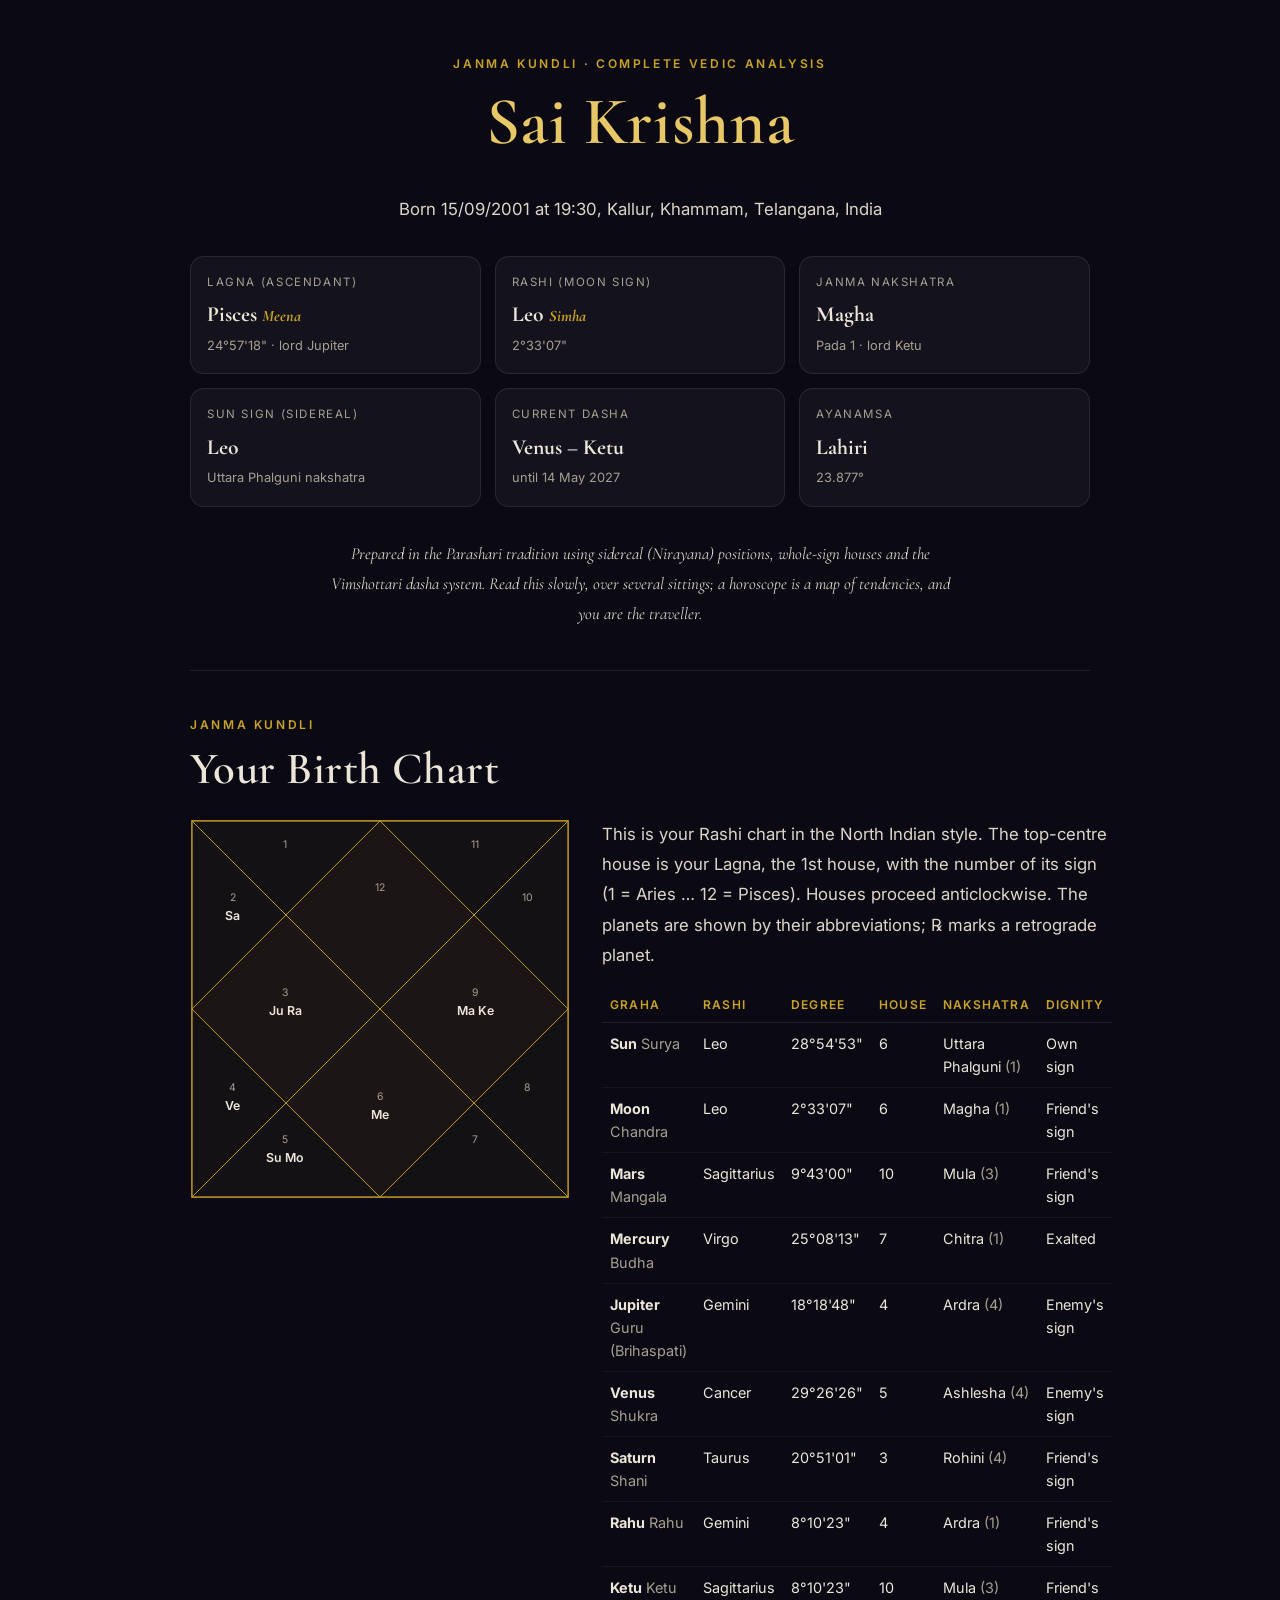
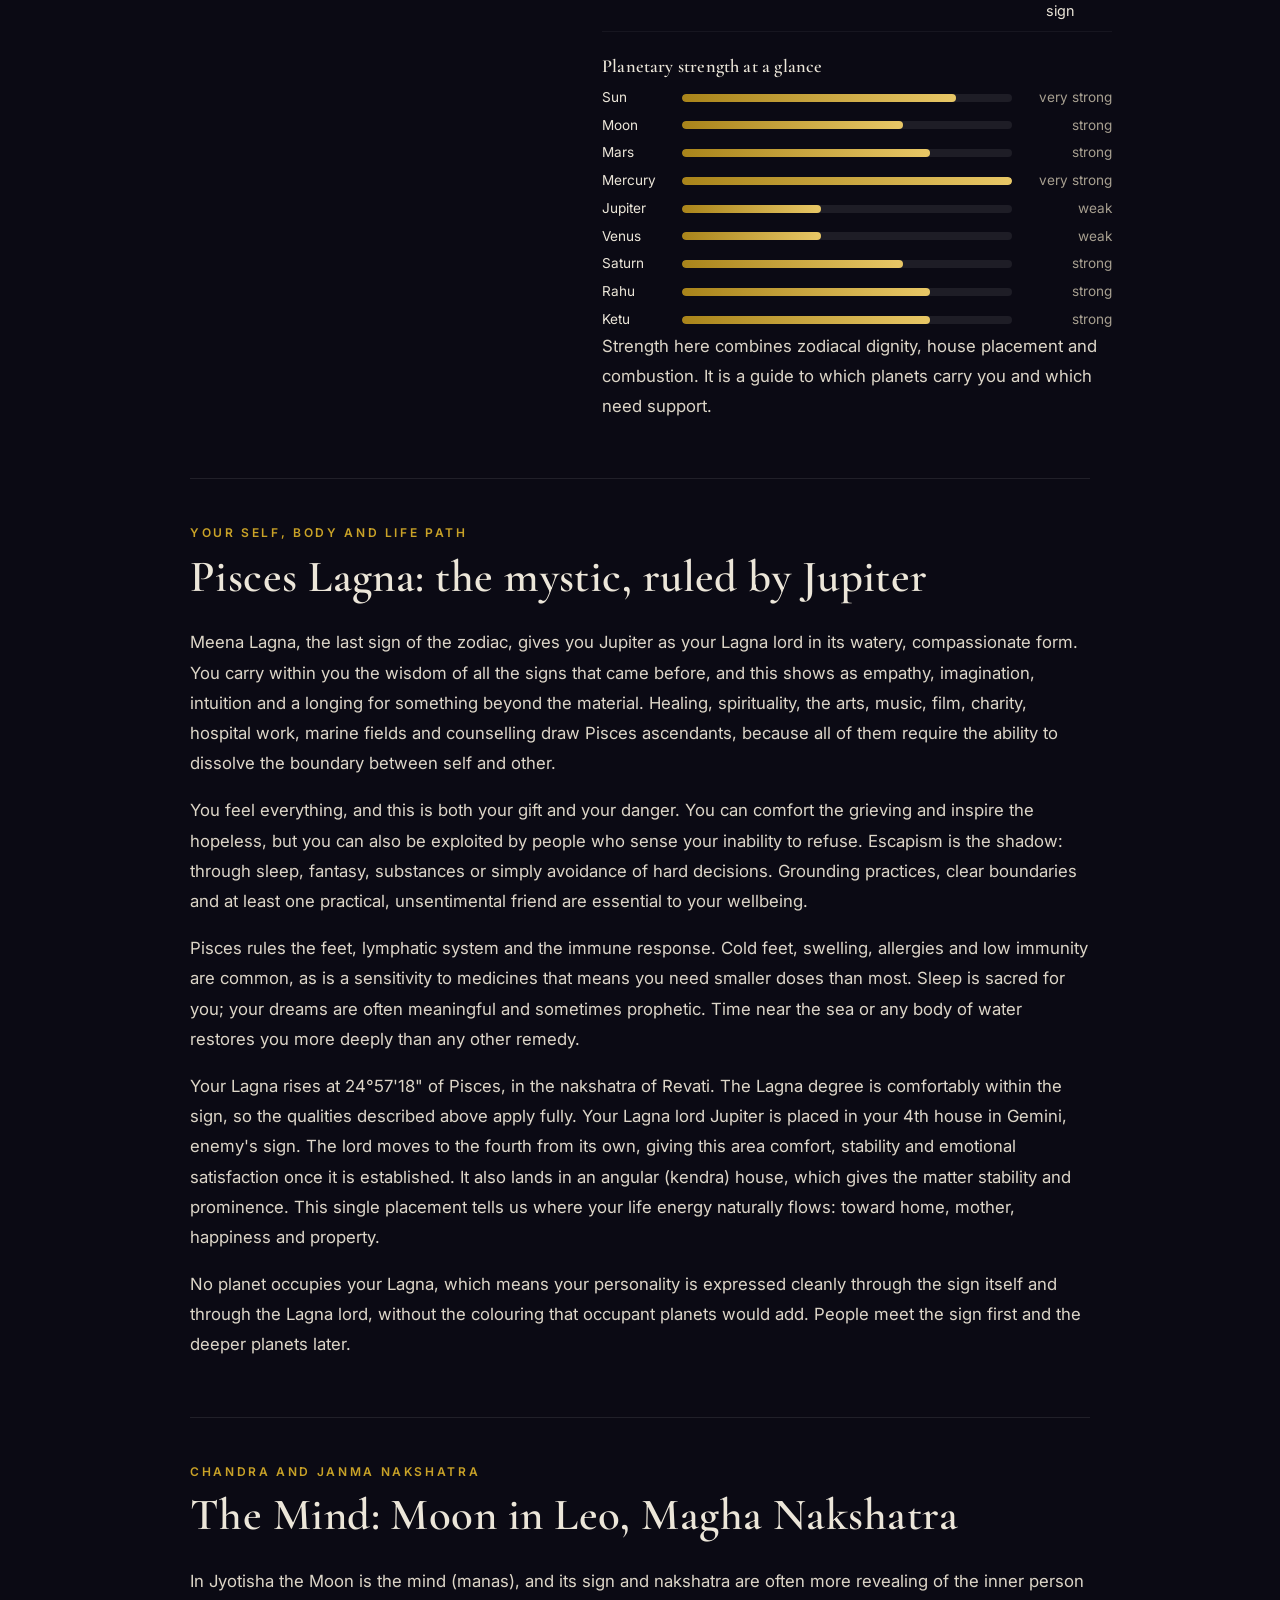
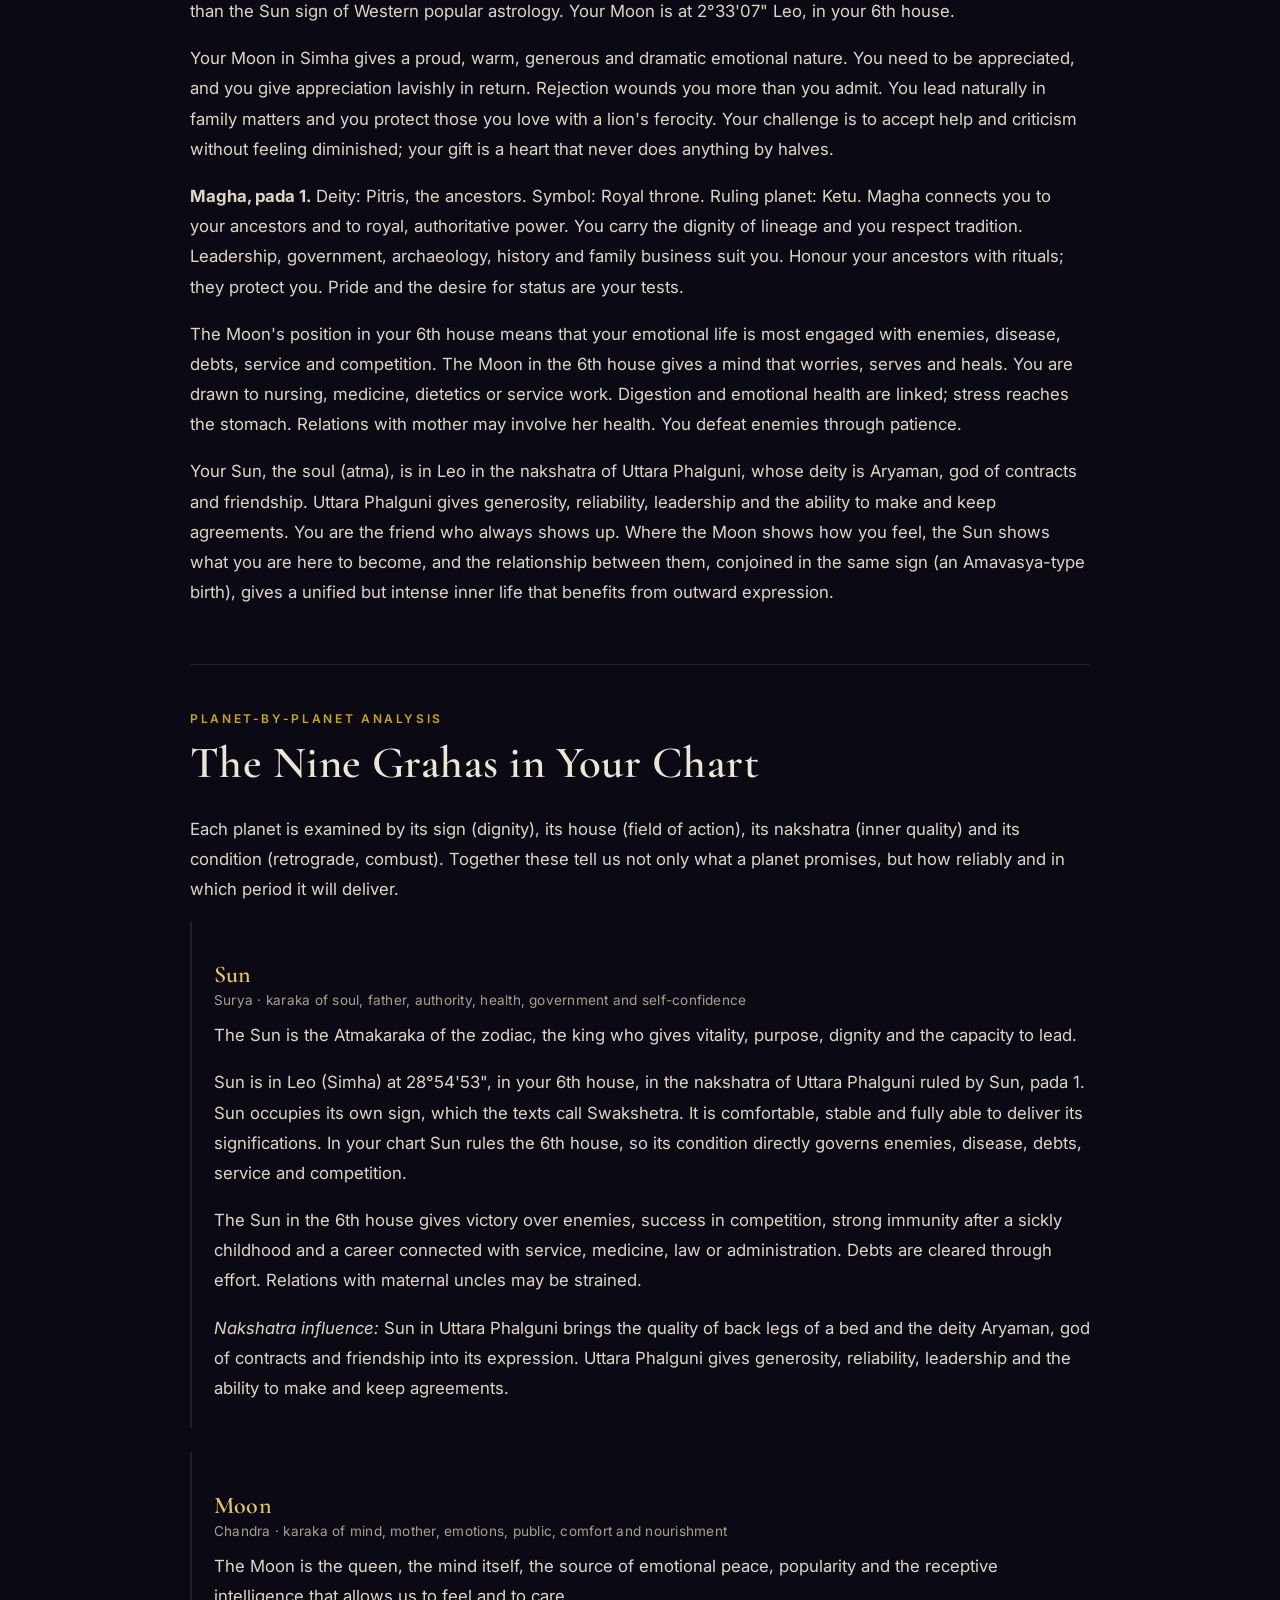
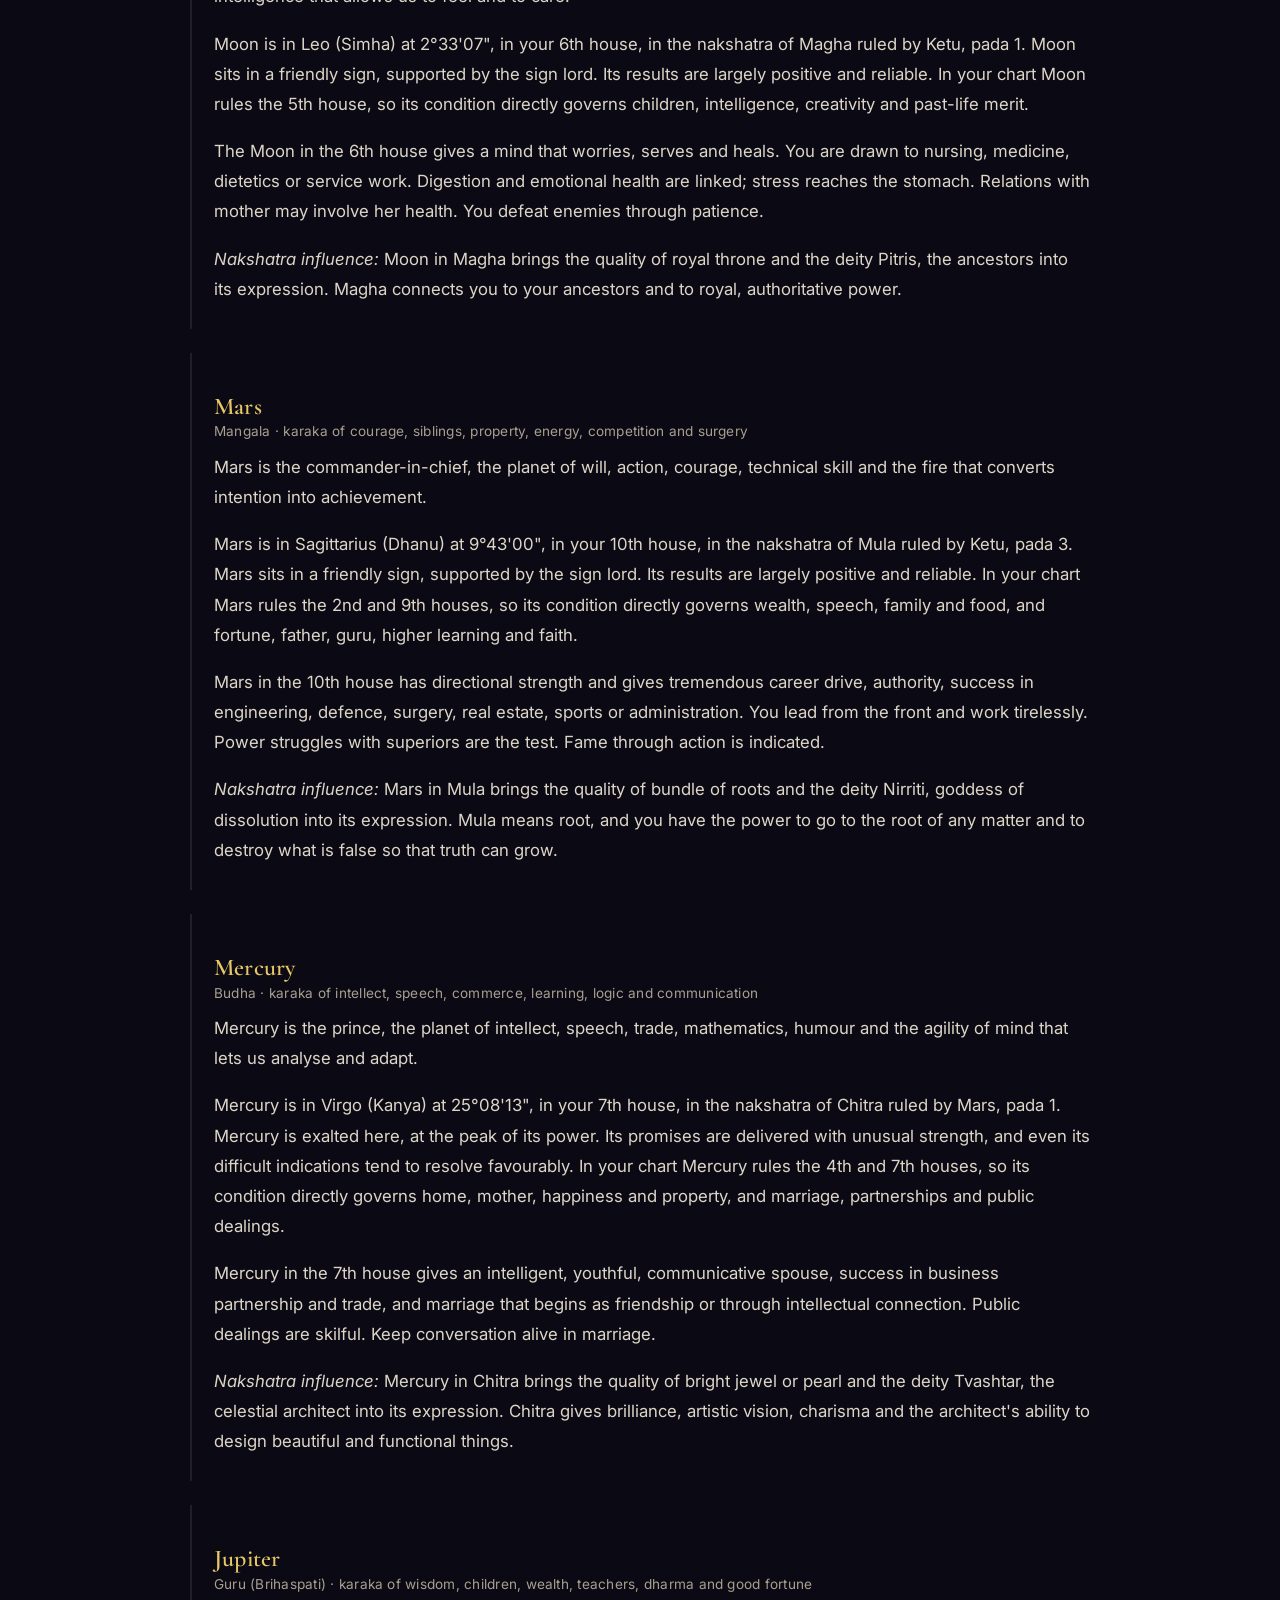
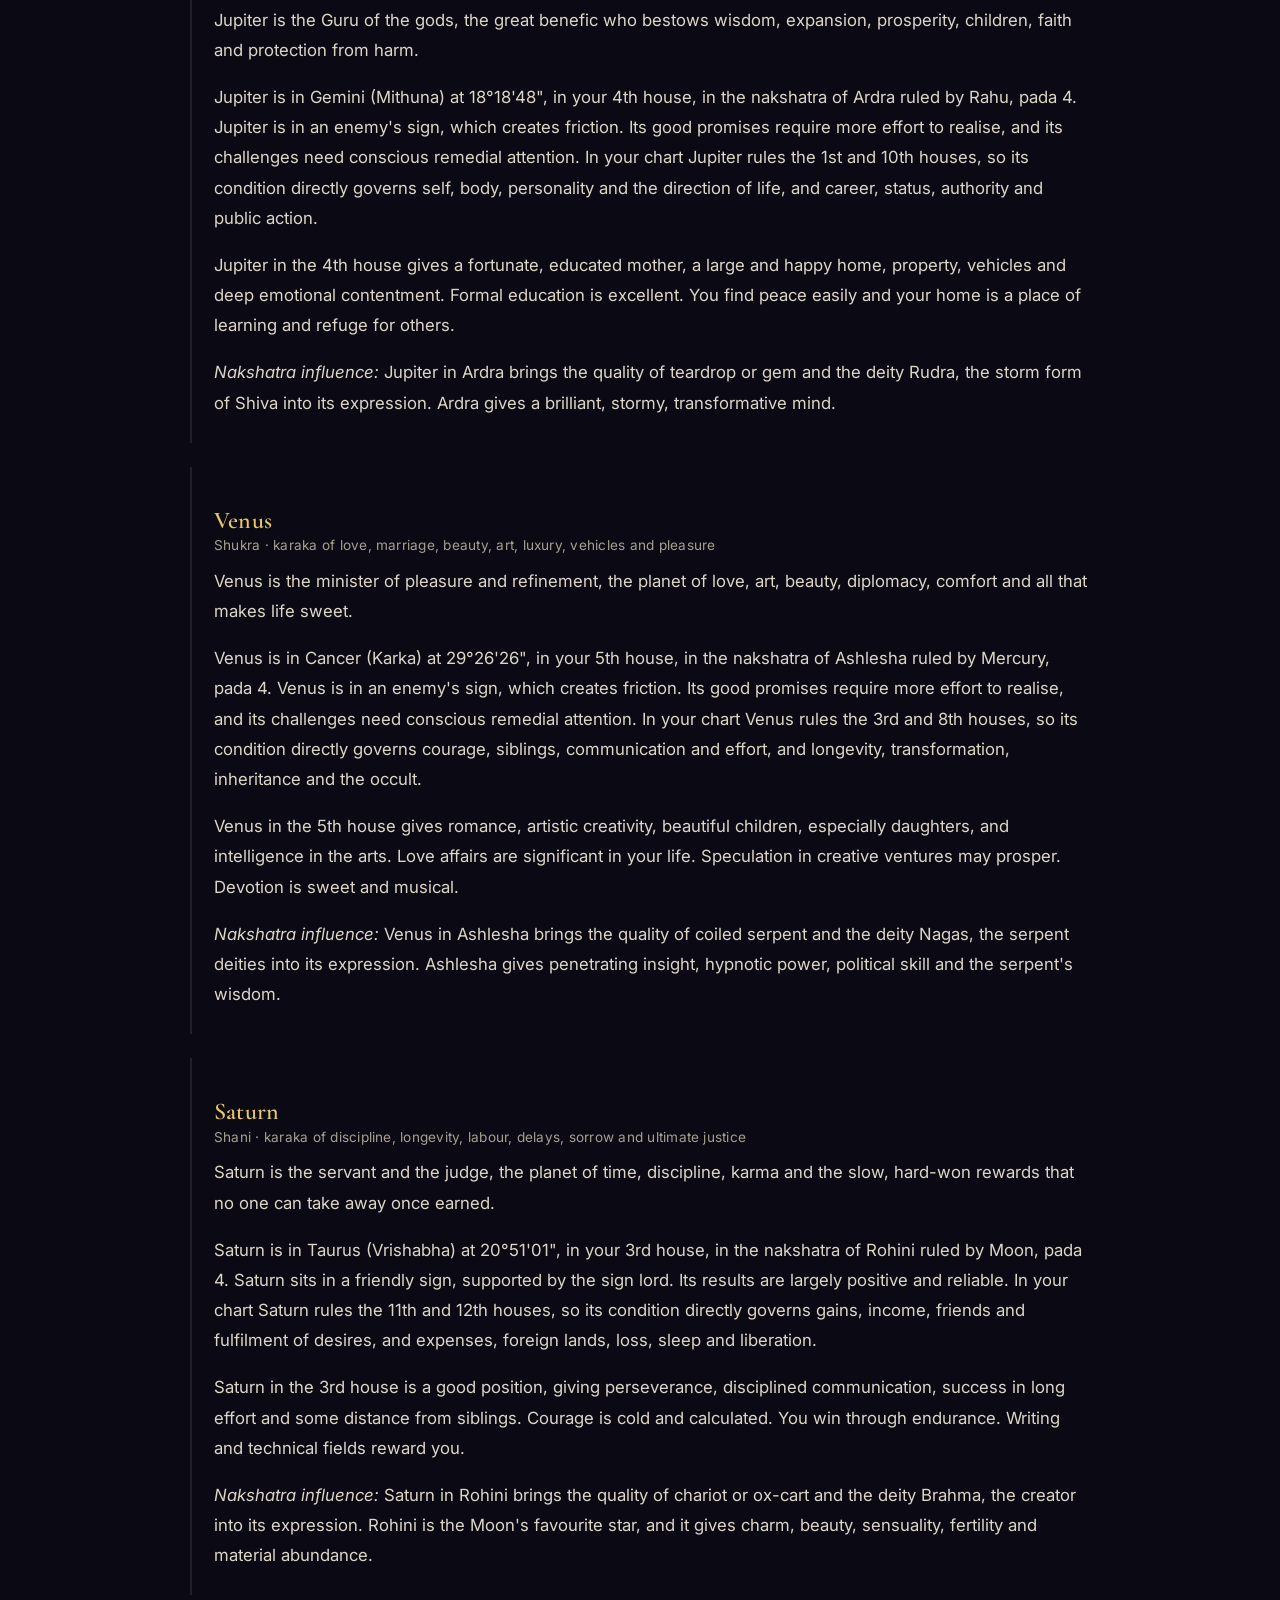
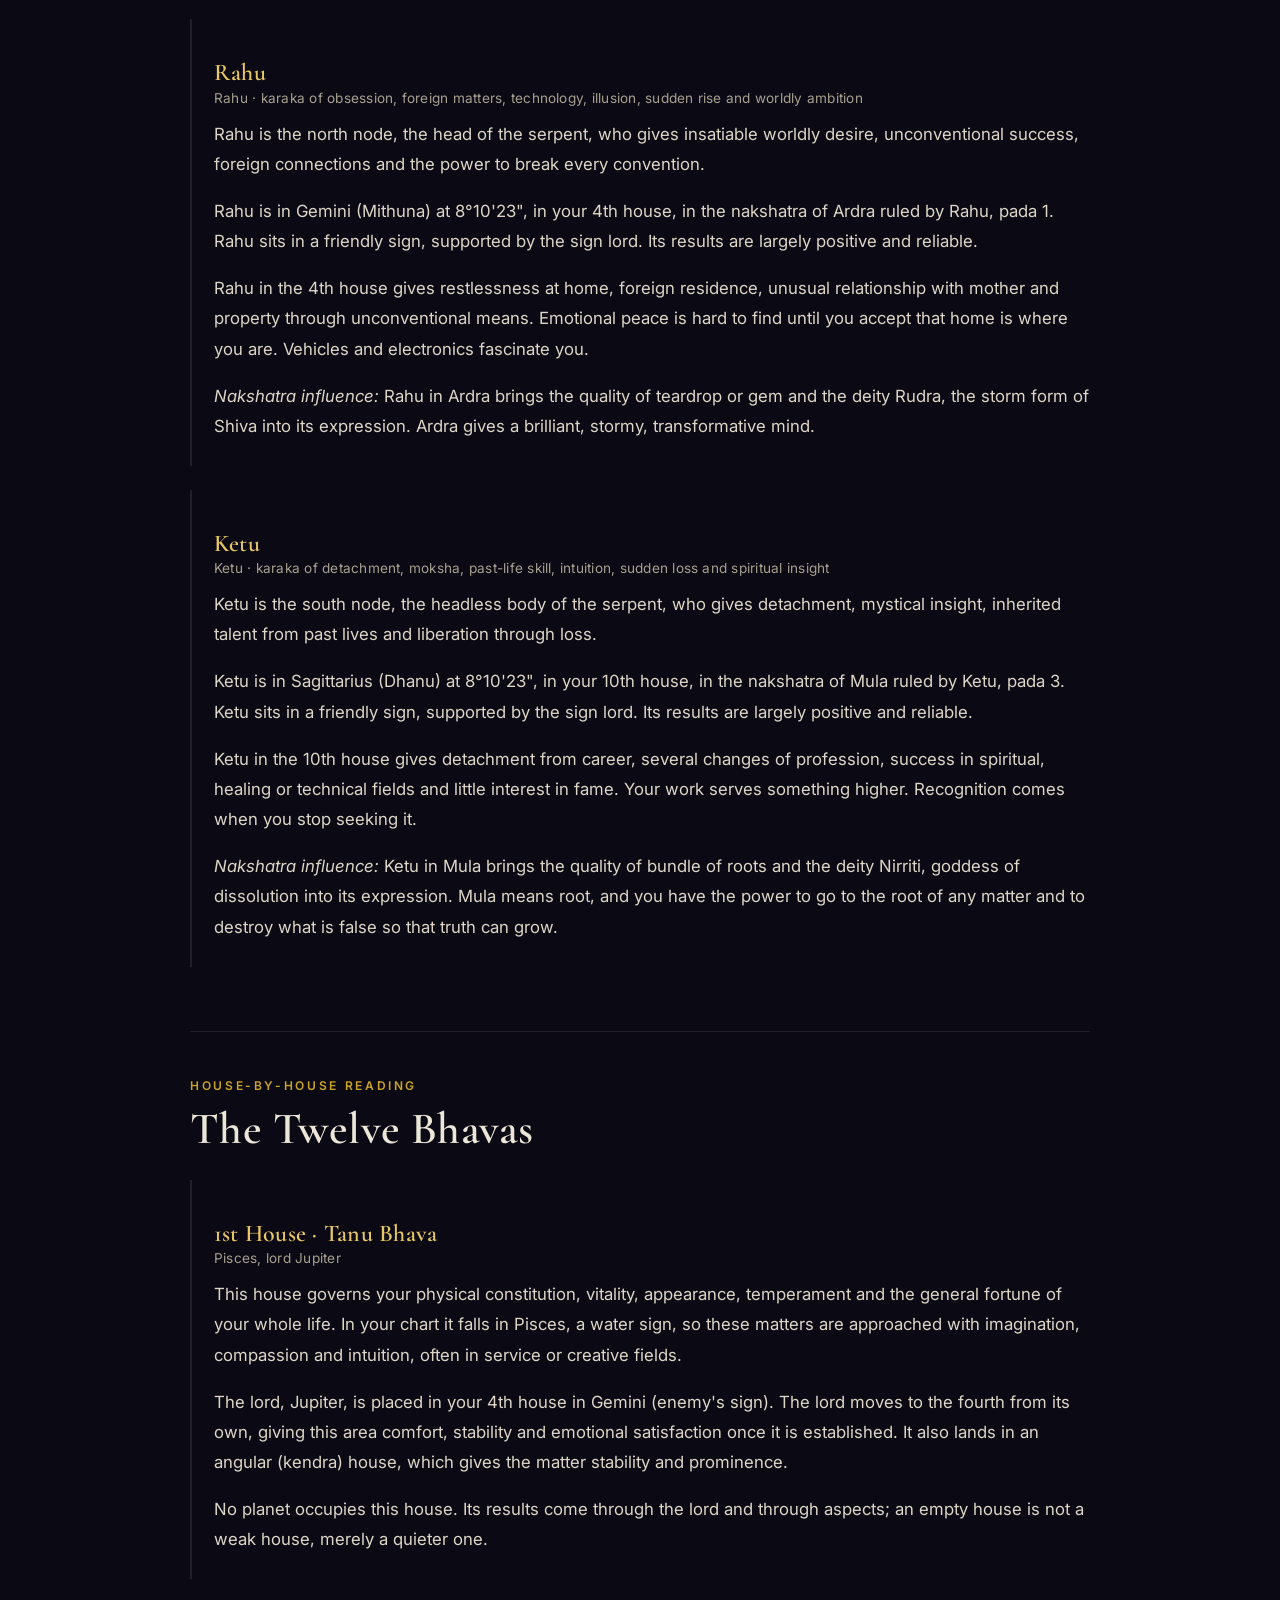
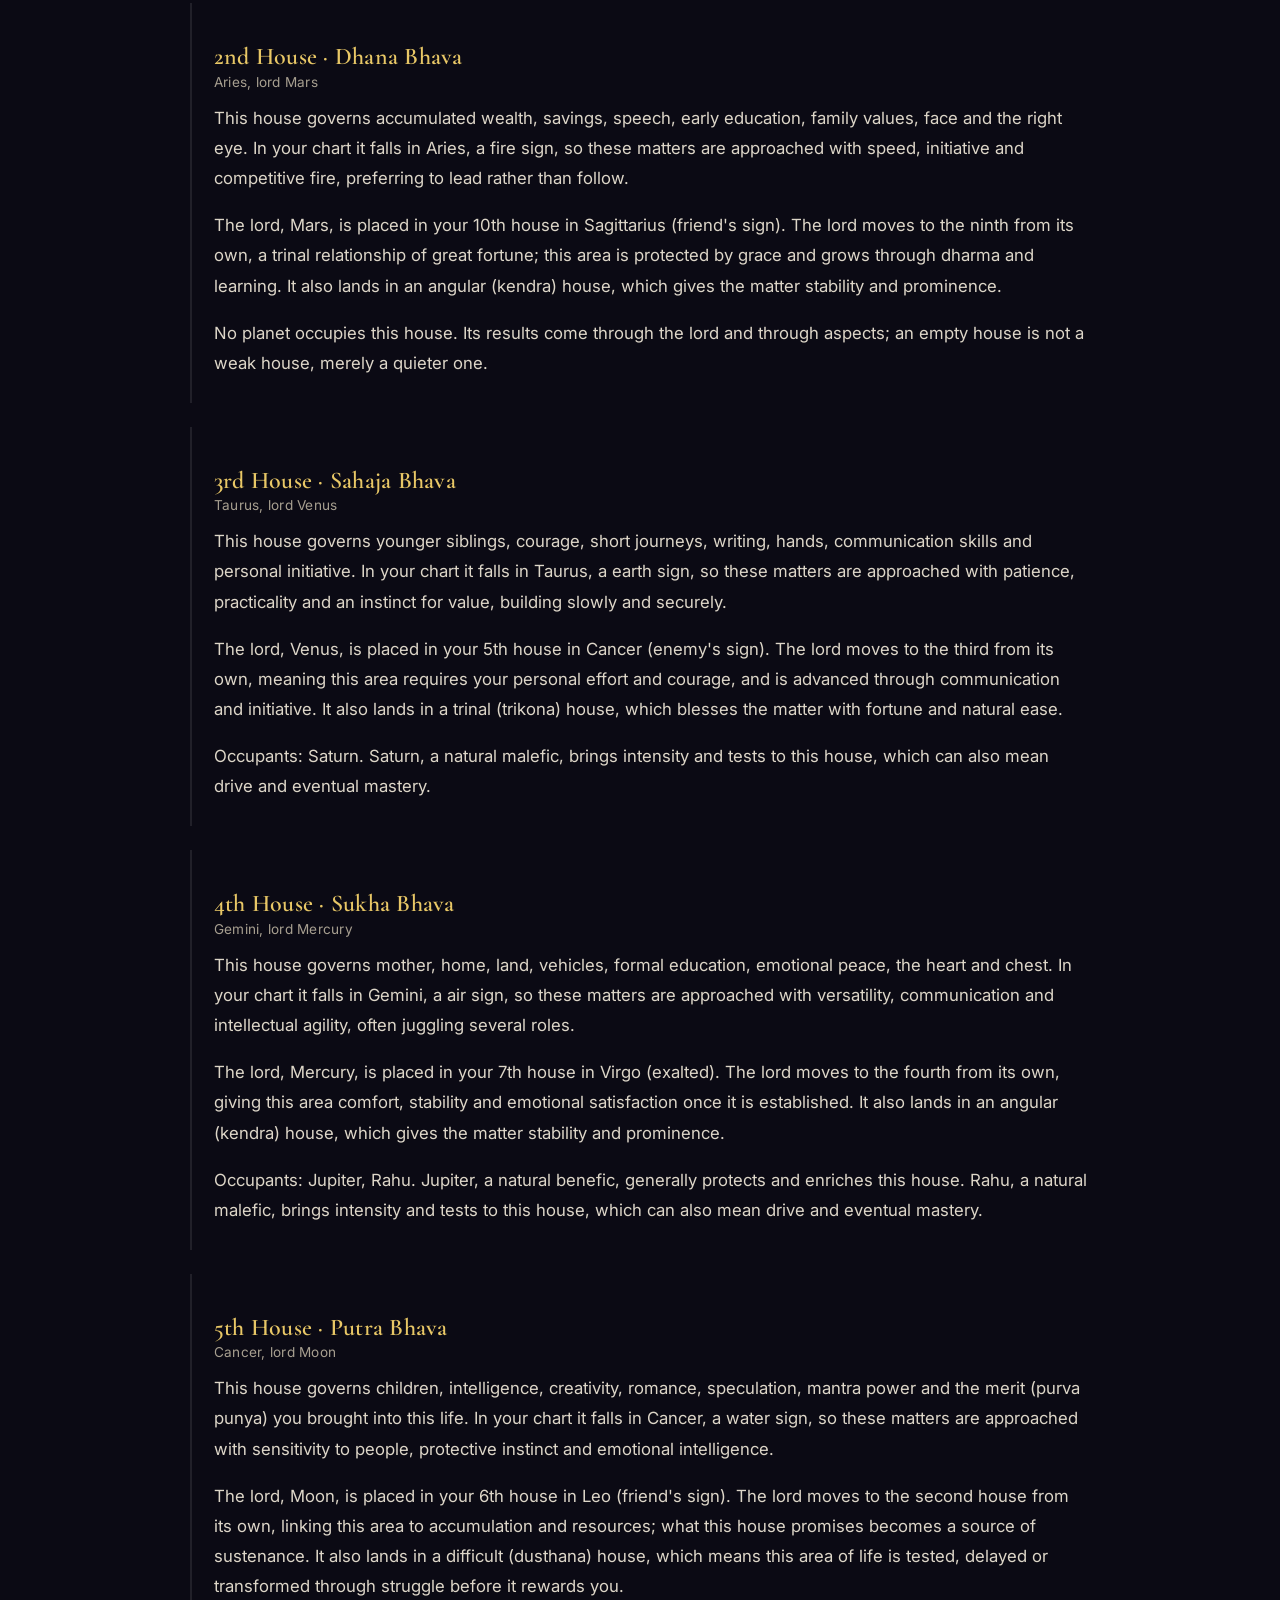
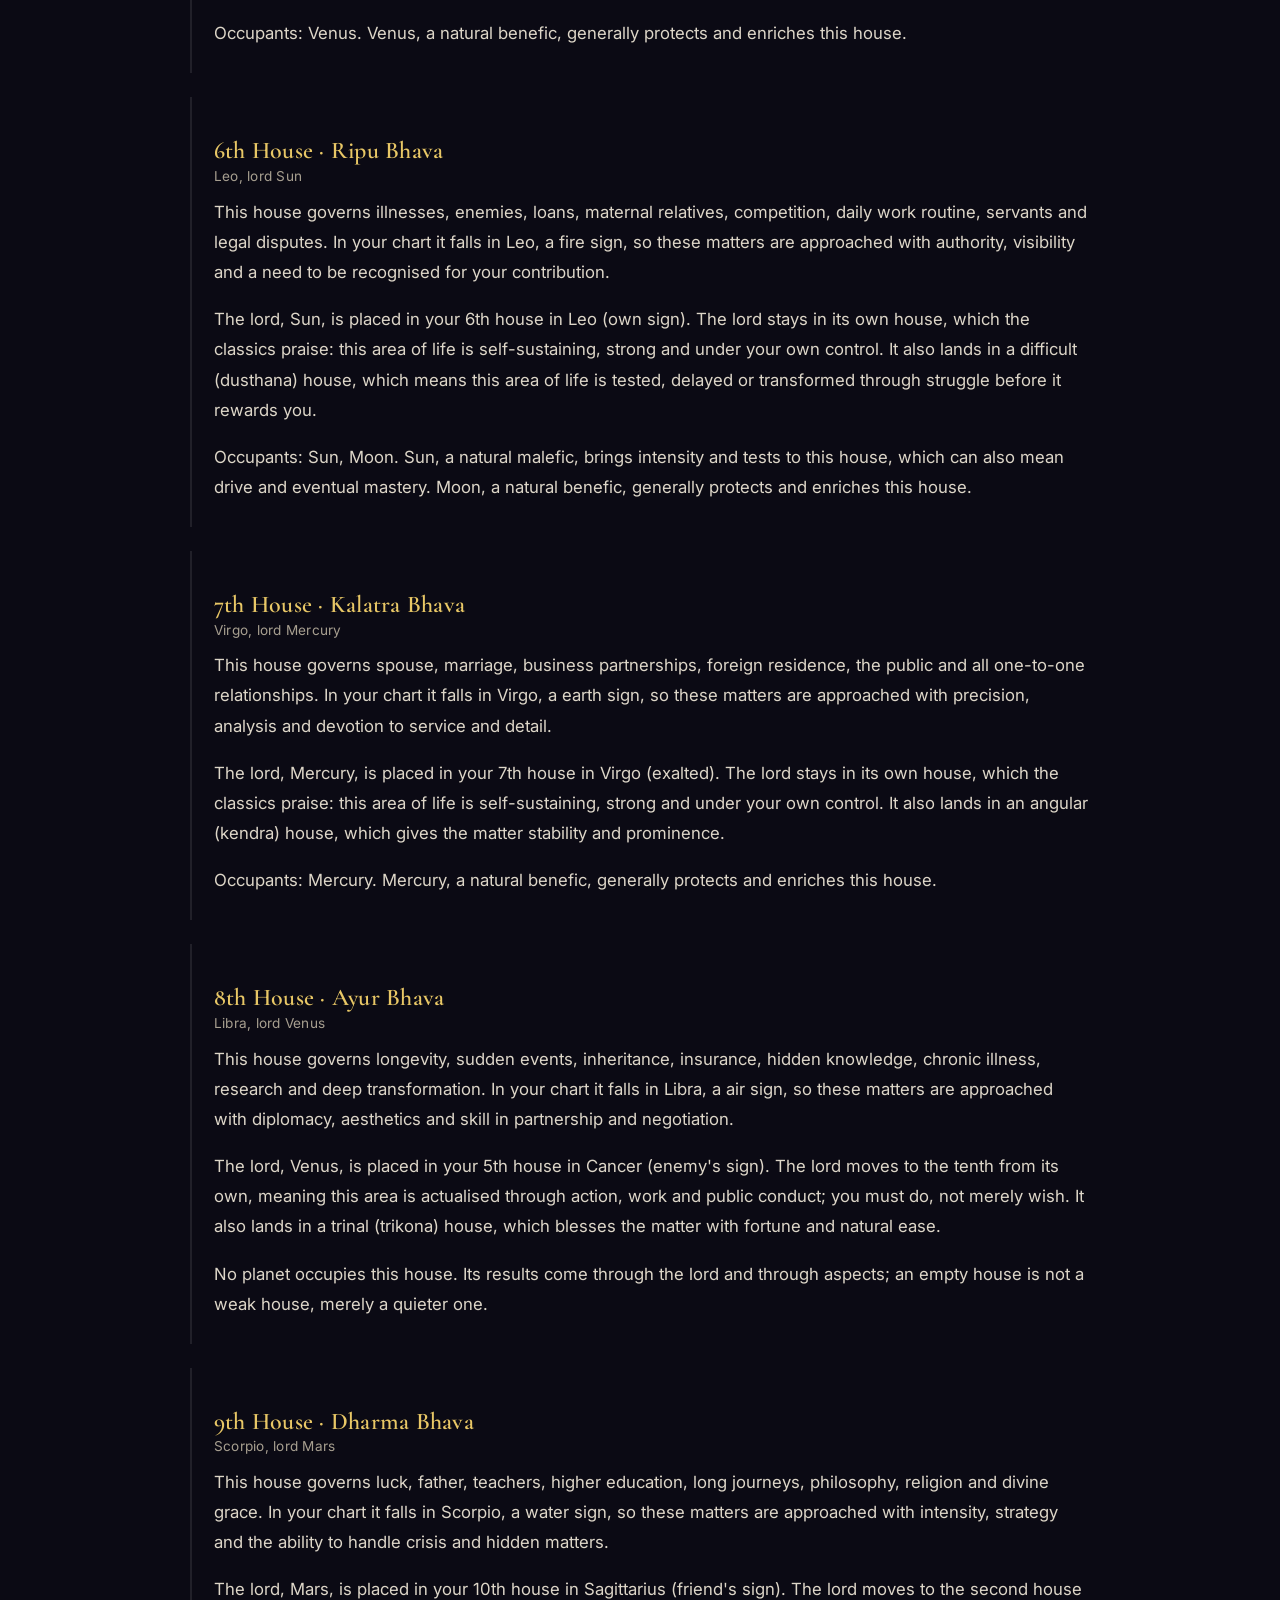
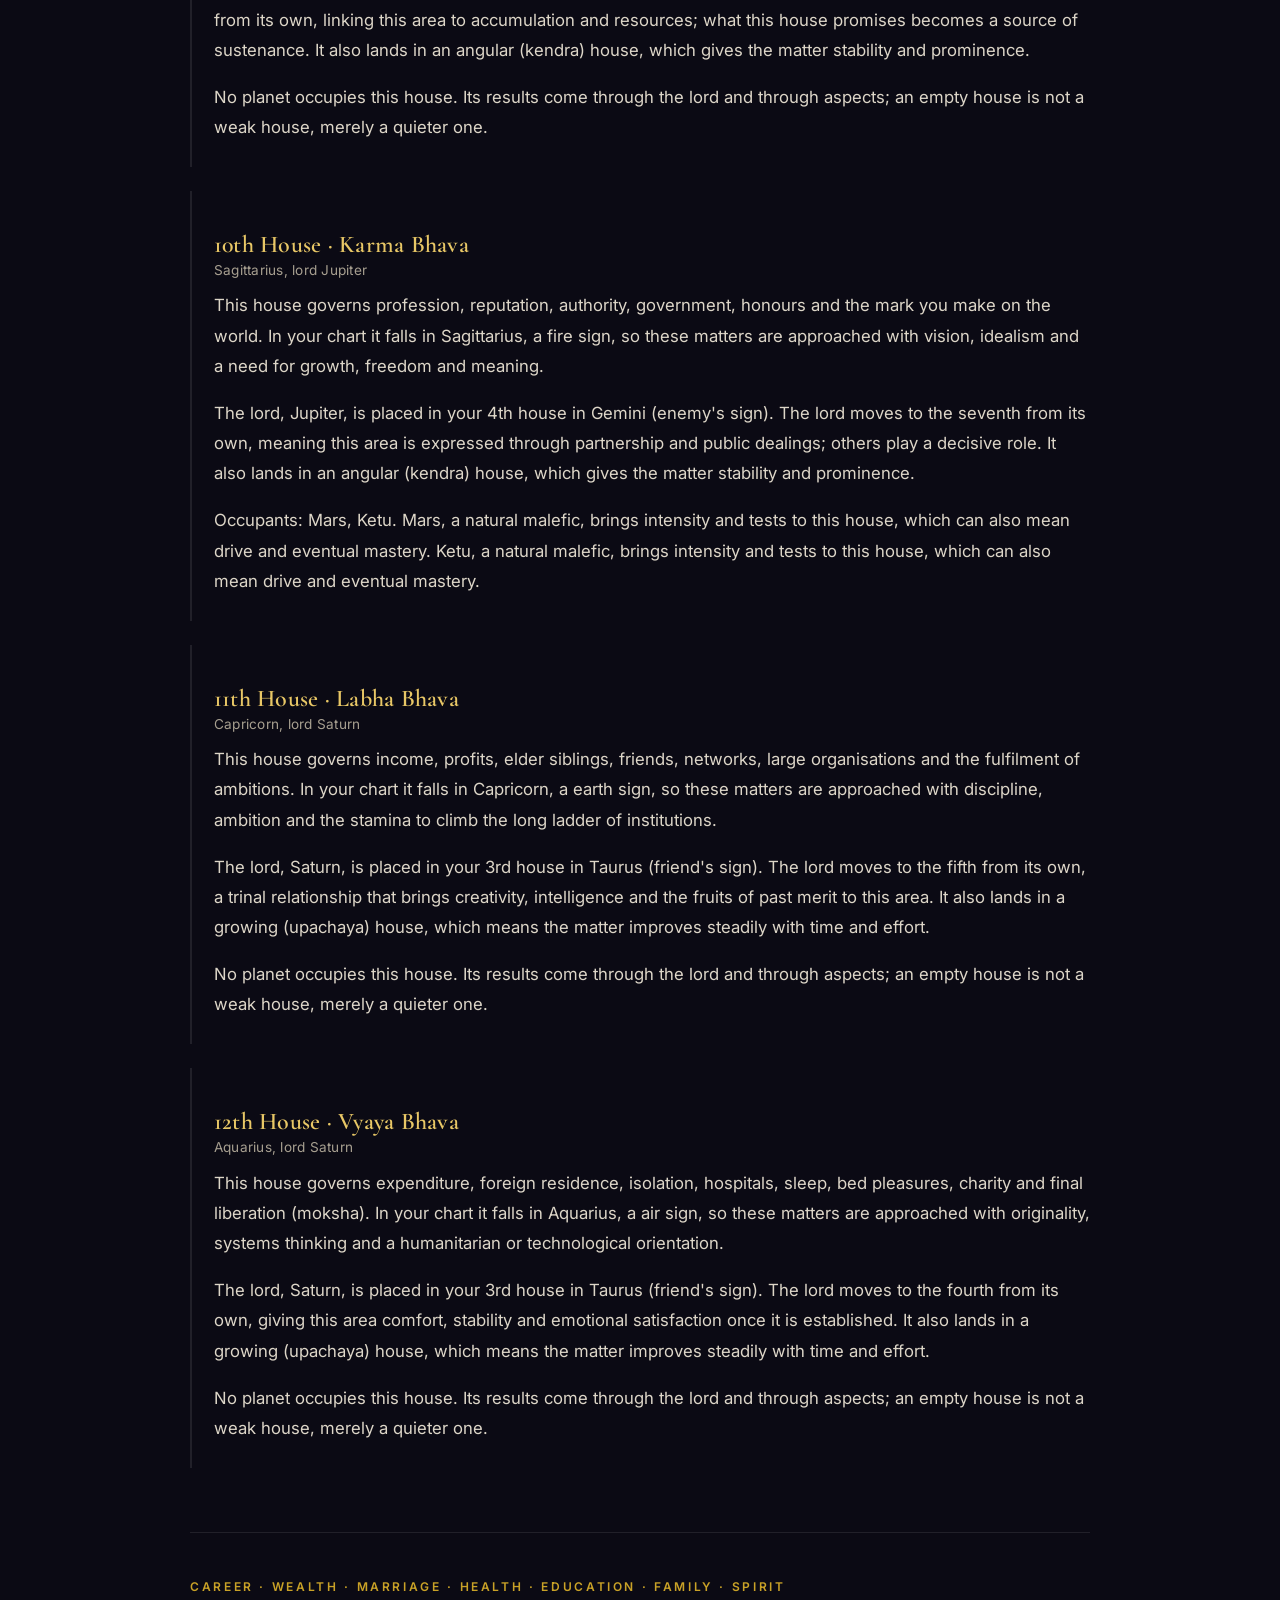
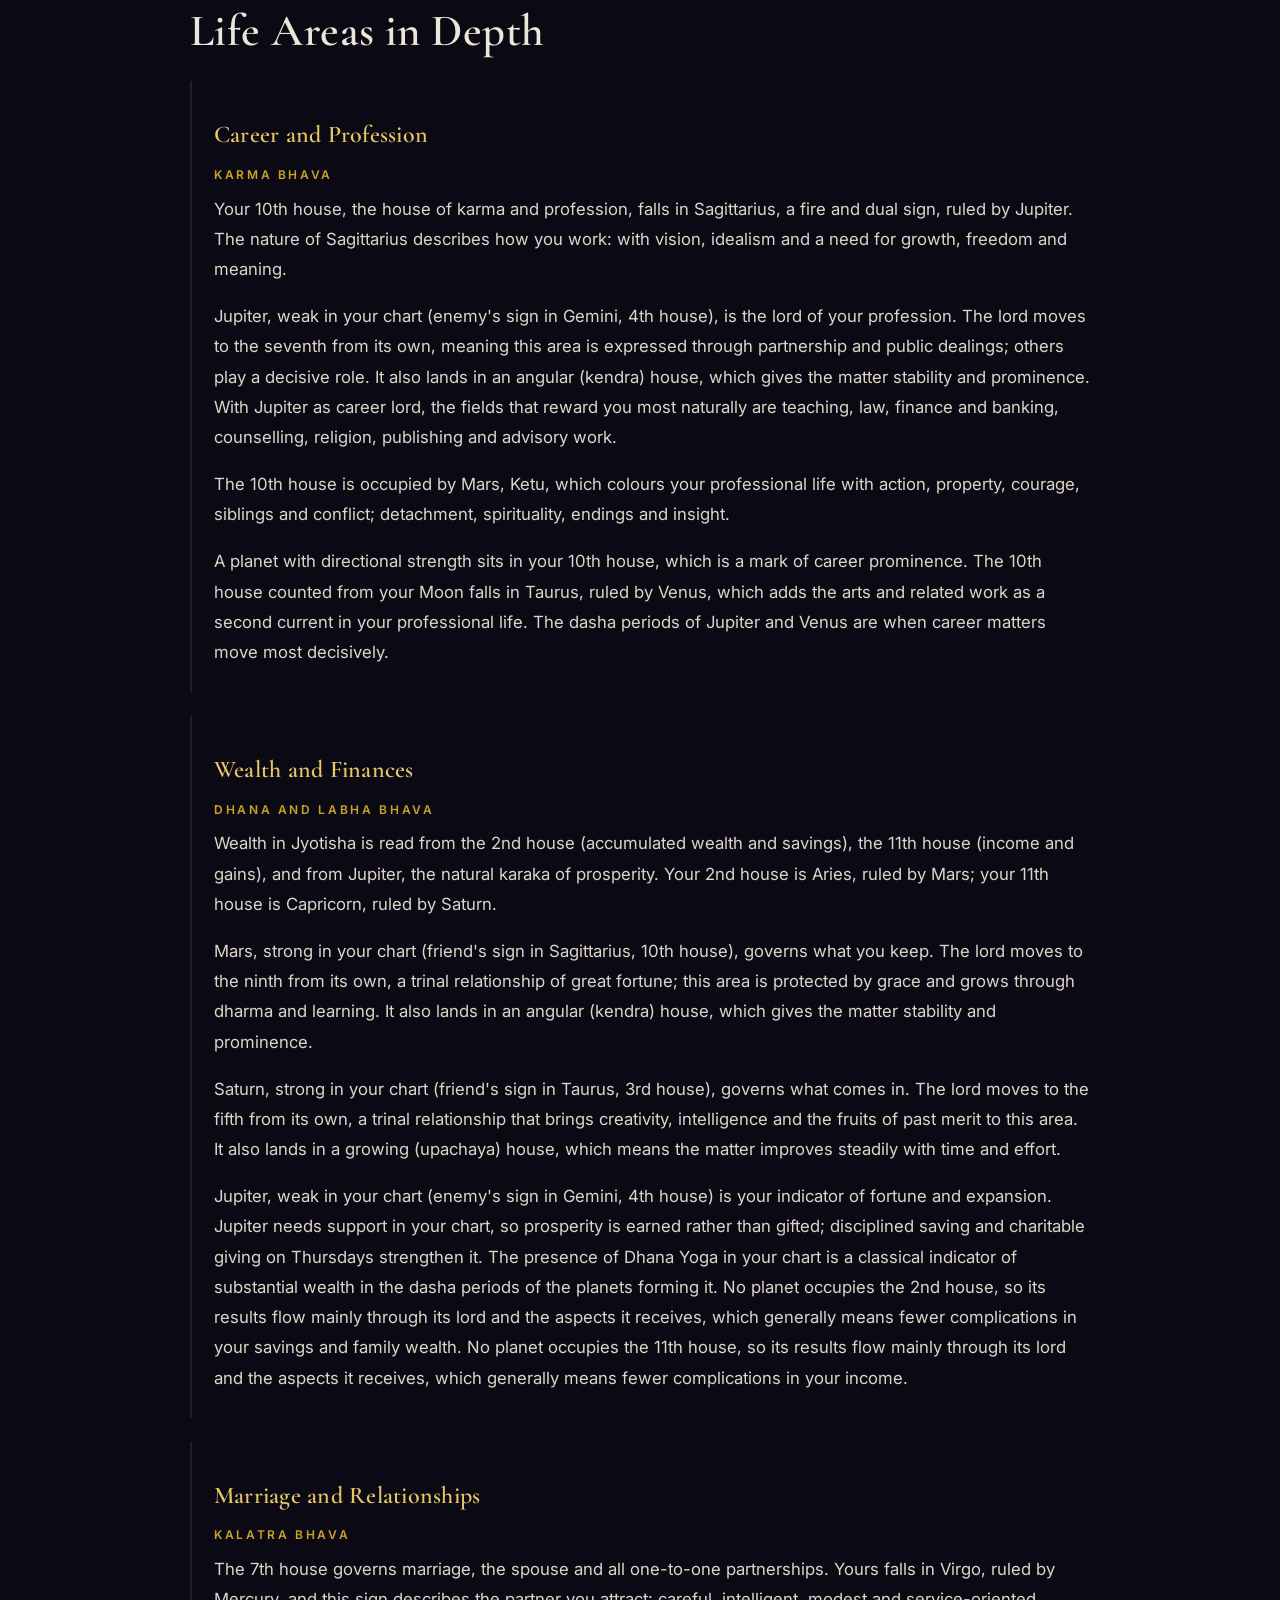
==== my-horoscope.html @ ccba15d0 "Add generated sample horoscope report Co-Authored-By: Claude Fable 5.1 <noreply@anthropic.com> Claud" ====
<!DOCTYPE html><html lang="en"><head><meta charset="UTF-8"><meta name="viewport" content="width=device-width,initial-scale=1"><title>Horoscope — 15 Sep 2001, Kallur</title><link href="https://fonts.googleapis.com/css2?family=Cormorant+Garamond:ital,wght@0,500;0,600;0,700;1,500&family=Inter:wght@400;500;600;700&display=swap" rel="stylesheet"><link rel="stylesheet" href="css/style.css"><style>body{padding:0}.report-paper{width:min(900px,100% - 32px);margin:0 auto;padding-bottom:80px}</style></head><body><div class="report-paper"><section class="rsec cover" id="cover">
      <span class="kicker">Janma Kundli · Complete Vedic Analysis</span>
      <h1>Sai Krishna</h1>
      <p class="cover-sub">Born 15/09/2001 at 19:30, Kallur, Khammam, Telangana, India</p>
      <div class="cover-grid">
        <div><span>Lagna (Ascendant)</span><strong>Pisces <em>Meena</em></strong><small>24°57'18" · lord Jupiter</small></div>
        <div><span>Rashi (Moon sign)</span><strong>Leo <em>Simha</em></strong><small>2°33'07"</small></div>
        <div><span>Janma Nakshatra</span><strong>Magha</strong><small>Pada 1 · lord Ketu</small></div>
        <div><span>Sun sign (sidereal)</span><strong>Leo</strong><small>Uttara Phalguni nakshatra</small></div>
        <div><span>Current Dasha</span><strong>Venus – Ketu</strong><small>until 14 May 2027</small></div>
        <div><span>Ayanamsa</span><strong>Lahiri</strong><small>23.877°</small></div>
      </div>
      <p class="cover-note">Prepared in the Parashari tradition using sidereal (Nirayana) positions, whole-sign houses and the Vimshottari dasha system. Read this slowly, over several sittings; a horoscope is a map of tendencies, and you are the traveller.</p>
    </section><section class="rsec" id="chart"><div class="rsec-head"><span class="kicker">Janma Kundli</span><h2>Your Birth Chart</h2></div><div class="chart-wrap"><svg viewBox="0 0 400 400" class="kundli" role="img" aria-label="North Indian style birth chart">
      <rect x="2" y="2" width="396" height="396" class="k-frame"/>
      <line x1="2" y1="2" x2="398" y2="398" class="k-line"/><line x1="398" y1="2" x2="2" y2="398" class="k-line"/>
      <polygon points="200,2 398,200 200,398 2,200" class="k-line k-diamond"/>
      <text x="200" y="76" class="k-sign" text-anchor="middle">12</text><text x="100" y="31" class="k-sign" text-anchor="middle">1</text><text x="45" y="86" class="k-sign" text-anchor="middle">2</text><text x="45" y="106" class="k-planet" text-anchor="middle">Sa</text><text x="100" y="186" class="k-sign" text-anchor="middle">3</text><text x="100" y="206" class="k-planet" text-anchor="middle">Ju Ra</text><text x="45" y="286" class="k-sign" text-anchor="middle">4</text><text x="45" y="306" class="k-planet" text-anchor="middle">Ve</text><text x="100" y="341" class="k-sign" text-anchor="middle">5</text><text x="100" y="361" class="k-planet" text-anchor="middle">Su Mo</text><text x="200" y="296" class="k-sign" text-anchor="middle">6</text><text x="200" y="316" class="k-planet" text-anchor="middle">Me</text><text x="300" y="341" class="k-sign" text-anchor="middle">7</text><text x="355" y="286" class="k-sign" text-anchor="middle">8</text><text x="300" y="186" class="k-sign" text-anchor="middle">9</text><text x="300" y="206" class="k-planet" text-anchor="middle">Ma Ke</text><text x="355" y="86" class="k-sign" text-anchor="middle">10</text><text x="300" y="31" class="k-sign" text-anchor="middle">11</text></svg><div><p>This is your Rashi chart in the North Indian style. The top-centre house is your Lagna, the 1st house, with the number of its sign (1 = Aries … 12 = Pisces). Houses proceed anticlockwise. The planets are shown by their abbreviations; ℞ marks a retrograde planet.</p><table class="ptable"><thead><tr><th>Graha</th><th>Rashi</th><th>Degree</th><th>House</th><th>Nakshatra</th><th>Dignity</th></tr></thead><tbody><tr><td><strong>Sun</strong><span class="muted"> Surya</span></td><td>Leo</td><td>28°54'53"</td><td>6</td><td>Uttara Phalguni <span class="muted">(1)</span></td><td>Own sign</td></tr><tr><td><strong>Moon</strong><span class="muted"> Chandra</span></td><td>Leo</td><td>2°33'07"</td><td>6</td><td>Magha <span class="muted">(1)</span></td><td>Friend's sign</td></tr><tr><td><strong>Mars</strong><span class="muted"> Mangala</span></td><td>Sagittarius</td><td>9°43'00"</td><td>10</td><td>Mula <span class="muted">(3)</span></td><td>Friend's sign</td></tr><tr><td><strong>Mercury</strong><span class="muted"> Budha</span></td><td>Virgo</td><td>25°08'13"</td><td>7</td><td>Chitra <span class="muted">(1)</span></td><td>Exalted</td></tr><tr><td><strong>Jupiter</strong><span class="muted"> Guru (Brihaspati)</span></td><td>Gemini</td><td>18°18'48"</td><td>4</td><td>Ardra <span class="muted">(4)</span></td><td>Enemy's sign</td></tr><tr><td><strong>Venus</strong><span class="muted"> Shukra</span></td><td>Cancer</td><td>29°26'26"</td><td>5</td><td>Ashlesha <span class="muted">(4)</span></td><td>Enemy's sign</td></tr><tr><td><strong>Saturn</strong><span class="muted"> Shani</span></td><td>Taurus</td><td>20°51'01"</td><td>3</td><td>Rohini <span class="muted">(4)</span></td><td>Friend's sign</td></tr><tr><td><strong>Rahu</strong><span class="muted"> Rahu</span></td><td>Gemini</td><td>8°10'23"</td><td>4</td><td>Ardra <span class="muted">(1)</span></td><td>Friend's sign</td></tr><tr><td><strong>Ketu</strong><span class="muted"> Ketu</span></td><td>Sagittarius</td><td>8°10'23"</td><td>10</td><td>Mula <span class="muted">(3)</span></td><td>Friend's sign</td></tr></tbody></table><h4>Planetary strength at a glance</h4><div class="bars"><div class="bar"><span class="bar-label">Sun</span><span class="bar-track"><span class="bar-fill" style="width:83%"></span></span><span class="bar-val">very strong</span></div><div class="bar"><span class="bar-label">Moon</span><span class="bar-track"><span class="bar-fill" style="width:67%"></span></span><span class="bar-val">strong</span></div><div class="bar"><span class="bar-label">Mars</span><span class="bar-track"><span class="bar-fill" style="width:75%"></span></span><span class="bar-val">strong</span></div><div class="bar"><span class="bar-label">Mercury</span><span class="bar-track"><span class="bar-fill" style="width:100%"></span></span><span class="bar-val">very strong</span></div><div class="bar"><span class="bar-label">Jupiter</span><span class="bar-track"><span class="bar-fill" style="width:42%"></span></span><span class="bar-val">weak</span></div><div class="bar"><span class="bar-label">Venus</span><span class="bar-track"><span class="bar-fill" style="width:42%"></span></span><span class="bar-val">weak</span></div><div class="bar"><span class="bar-label">Saturn</span><span class="bar-track"><span class="bar-fill" style="width:67%"></span></span><span class="bar-val">strong</span></div><div class="bar"><span class="bar-label">Rahu</span><span class="bar-track"><span class="bar-fill" style="width:75%"></span></span><span class="bar-val">strong</span></div><div class="bar"><span class="bar-label">Ketu</span><span class="bar-track"><span class="bar-fill" style="width:75%"></span></span><span class="bar-val">strong</span></div></div><p class="muted small">Strength here combines zodiacal dignity, house placement and combustion. It is a guide to which planets carry you and which need support.</p></div></div></section><section class="rsec" id="lagna"><div class="rsec-head"><span class="kicker">Your Self, Body and Life Path</span><h2>Pisces Lagna: the mystic, ruled by Jupiter</h2></div><p>Meena Lagna, the last sign of the zodiac, gives you Jupiter as your Lagna lord in its watery, compassionate form. You carry within you the wisdom of all the signs that came before, and this shows as empathy, imagination, intuition and a longing for something beyond the material. Healing, spirituality, the arts, music, film, charity, hospital work, marine fields and counselling draw Pisces ascendants, because all of them require the ability to dissolve the boundary between self and other.</p><p>You feel everything, and this is both your gift and your danger. You can comfort the grieving and inspire the hopeless, but you can also be exploited by people who sense your inability to refuse. Escapism is the shadow: through sleep, fantasy, substances or simply avoidance of hard decisions. Grounding practices, clear boundaries and at least one practical, unsentimental friend are essential to your wellbeing.</p><p>Pisces rules the feet, lymphatic system and the immune response. Cold feet, swelling, allergies and low immunity are common, as is a sensitivity to medicines that means you need smaller doses than most. Sleep is sacred for you; your dreams are often meaningful and sometimes prophetic. Time near the sea or any body of water restores you more deeply than any other remedy.</p><p>Your Lagna rises at 24°57'18" of Pisces, in the nakshatra of Revati. The Lagna degree is comfortably within the sign, so the qualities described above apply fully. Your Lagna lord Jupiter is placed in your 4th house in Gemini, enemy's sign. The lord moves to the fourth from its own, giving this area comfort, stability and emotional satisfaction once it is established. It also lands in an angular (kendra) house, which gives the matter stability and prominence. This single placement tells us where your life energy naturally flows: toward home, mother, happiness and property.</p><p>No planet occupies your Lagna, which means your personality is expressed cleanly through the sign itself and through the Lagna lord, without the colouring that occupant planets would add. People meet the sign first and the deeper planets later.</p></section><section class="rsec" id="moon"><div class="rsec-head"><span class="kicker">Chandra and Janma Nakshatra</span><h2>The Mind: Moon in Leo, Magha Nakshatra</h2></div><p>In Jyotisha the Moon is the mind (manas), and its sign and nakshatra are often more revealing of the inner person than the Sun sign of Western popular astrology. Your Moon is at 2°33'07" Leo, in your 6th house.</p><p>Your Moon in Simha gives a proud, warm, generous and dramatic emotional nature. You need to be appreciated, and you give appreciation lavishly in return. Rejection wounds you more than you admit. You lead naturally in family matters and you protect those you love with a lion's ferocity. Your challenge is to accept help and criticism without feeling diminished; your gift is a heart that never does anything by halves.</p><p><strong>Magha, pada 1.</strong> Deity: Pitris, the ancestors. Symbol: Royal throne. Ruling planet: Ketu. Magha connects you to your ancestors and to royal, authoritative power. You carry the dignity of lineage and you respect tradition. Leadership, government, archaeology, history and family business suit you. Honour your ancestors with rituals; they protect you. Pride and the desire for status are your tests.</p><p>The Moon's position in your 6th house means that your emotional life is most engaged with enemies, disease, debts, service and competition. The Moon in the 6th house gives a mind that worries, serves and heals. You are drawn to nursing, medicine, dietetics or service work. Digestion and emotional health are linked; stress reaches the stomach. Relations with mother may involve her health. You defeat enemies through patience.</p><p>Your Sun, the soul (atma), is in Leo in the nakshatra of Uttara Phalguni, whose deity is Aryaman, god of contracts and friendship. Uttara Phalguni gives generosity, reliability, leadership and the ability to make and keep agreements. You are the friend who always shows up. Where the Moon shows how you feel, the Sun shows what you are here to become, and the relationship between them, conjoined in the same sign (an Amavasya-type birth), gives a unified but intense inner life that benefits from outward expression.</p></section><section class="rsec" id="planets"><div class="rsec-head"><span class="kicker">Planet-by-Planet Analysis</span><h2>The Nine Grahas in Your Chart</h2></div><p>Each planet is examined by its sign (dignity), its house (field of action), its nakshatra (inner quality) and its condition (retrograde, combust). Together these tell us not only what a planet promises, but how reliably and in which period it will deliver.</p><div class="planet-block"><h3>Sun <span class="muted">Surya · karaka of soul, father, authority, health, government and self-confidence</span></h3>
        <p>The Sun is the Atmakaraka of the zodiac, the king who gives vitality, purpose, dignity and the capacity to lead.</p>
        <p>Sun is in Leo (Simha) at 28°54'53", in your 6th house, in the nakshatra of Uttara Phalguni ruled by Sun, pada 1. Sun occupies its own sign, which the texts call Swakshetra. It is comfortable, stable and fully able to deliver its significations. In your chart Sun rules the 6th house, so its condition directly governs enemies, disease, debts, service and competition.</p>
        <p>The Sun in the 6th house gives victory over enemies, success in competition, strong immunity after a sickly childhood and a career connected with service, medicine, law or administration. Debts are cleared through effort. Relations with maternal uncles may be strained.</p>
        <p><em>Nakshatra influence:</em> Sun in Uttara Phalguni brings the quality of back legs of a bed and the deity Aryaman, god of contracts and friendship into its expression. Uttara Phalguni gives generosity, reliability, leadership and the ability to make and keep agreements.</p>
      </div><div class="planet-block"><h3>Moon <span class="muted">Chandra · karaka of mind, mother, emotions, public, comfort and nourishment</span></h3>
        <p>The Moon is the queen, the mind itself, the source of emotional peace, popularity and the receptive intelligence that allows us to feel and to care.</p>
        <p>Moon is in Leo (Simha) at 2°33'07", in your 6th house, in the nakshatra of Magha ruled by Ketu, pada 1. Moon sits in a friendly sign, supported by the sign lord. Its results are largely positive and reliable. In your chart Moon rules the 5th house, so its condition directly governs children, intelligence, creativity and past-life merit.</p>
        <p>The Moon in the 6th house gives a mind that worries, serves and heals. You are drawn to nursing, medicine, dietetics or service work. Digestion and emotional health are linked; stress reaches the stomach. Relations with mother may involve her health. You defeat enemies through patience.</p>
        <p><em>Nakshatra influence:</em> Moon in Magha brings the quality of royal throne and the deity Pitris, the ancestors into its expression. Magha connects you to your ancestors and to royal, authoritative power.</p>
      </div><div class="planet-block"><h3>Mars <span class="muted">Mangala · karaka of courage, siblings, property, energy, competition and surgery</span></h3>
        <p>Mars is the commander-in-chief, the planet of will, action, courage, technical skill and the fire that converts intention into achievement.</p>
        <p>Mars is in Sagittarius (Dhanu) at 9°43'00", in your 10th house, in the nakshatra of Mula ruled by Ketu, pada 3. Mars sits in a friendly sign, supported by the sign lord. Its results are largely positive and reliable. In your chart Mars rules the 2nd and 9th houses, so its condition directly governs wealth, speech, family and food, and fortune, father, guru, higher learning and faith.</p>
        <p>Mars in the 10th house has directional strength and gives tremendous career drive, authority, success in engineering, defence, surgery, real estate, sports or administration. You lead from the front and work tirelessly. Power struggles with superiors are the test. Fame through action is indicated.</p>
        <p><em>Nakshatra influence:</em> Mars in Mula brings the quality of bundle of roots and the deity Nirriti, goddess of dissolution into its expression. Mula means root, and you have the power to go to the root of any matter and to destroy what is false so that truth can grow.</p>
      </div><div class="planet-block"><h3>Mercury <span class="muted">Budha · karaka of intellect, speech, commerce, learning, logic and communication</span></h3>
        <p>Mercury is the prince, the planet of intellect, speech, trade, mathematics, humour and the agility of mind that lets us analyse and adapt.</p>
        <p>Mercury is in Virgo (Kanya) at 25°08'13", in your 7th house, in the nakshatra of Chitra ruled by Mars, pada 1. Mercury is exalted here, at the peak of its power. Its promises are delivered with unusual strength, and even its difficult indications tend to resolve favourably. In your chart Mercury rules the 4th and 7th houses, so its condition directly governs home, mother, happiness and property, and marriage, partnerships and public dealings.</p>
        <p>Mercury in the 7th house gives an intelligent, youthful, communicative spouse, success in business partnership and trade, and marriage that begins as friendship or through intellectual connection. Public dealings are skilful. Keep conversation alive in marriage.</p>
        <p><em>Nakshatra influence:</em> Mercury in Chitra brings the quality of bright jewel or pearl and the deity Tvashtar, the celestial architect into its expression. Chitra gives brilliance, artistic vision, charisma and the architect's ability to design beautiful and functional things.</p>
      </div><div class="planet-block"><h3>Jupiter <span class="muted">Guru (Brihaspati) · karaka of wisdom, children, wealth, teachers, dharma and good fortune</span></h3>
        <p>Jupiter is the Guru of the gods, the great benefic who bestows wisdom, expansion, prosperity, children, faith and protection from harm.</p>
        <p>Jupiter is in Gemini (Mithuna) at 18°18'48", in your 4th house, in the nakshatra of Ardra ruled by Rahu, pada 4. Jupiter is in an enemy's sign, which creates friction. Its good promises require more effort to realise, and its challenges need conscious remedial attention. In your chart Jupiter rules the 1st and 10th houses, so its condition directly governs self, body, personality and the direction of life, and career, status, authority and public action.</p>
        <p>Jupiter in the 4th house gives a fortunate, educated mother, a large and happy home, property, vehicles and deep emotional contentment. Formal education is excellent. You find peace easily and your home is a place of learning and refuge for others.</p>
        <p><em>Nakshatra influence:</em> Jupiter in Ardra brings the quality of teardrop or gem and the deity Rudra, the storm form of Shiva into its expression. Ardra gives a brilliant, stormy, transformative mind.</p>
      </div><div class="planet-block"><h3>Venus <span class="muted">Shukra · karaka of love, marriage, beauty, art, luxury, vehicles and pleasure</span></h3>
        <p>Venus is the minister of pleasure and refinement, the planet of love, art, beauty, diplomacy, comfort and all that makes life sweet.</p>
        <p>Venus is in Cancer (Karka) at 29°26'26", in your 5th house, in the nakshatra of Ashlesha ruled by Mercury, pada 4. Venus is in an enemy's sign, which creates friction. Its good promises require more effort to realise, and its challenges need conscious remedial attention. In your chart Venus rules the 3rd and 8th houses, so its condition directly governs courage, siblings, communication and effort, and longevity, transformation, inheritance and the occult.</p>
        <p>Venus in the 5th house gives romance, artistic creativity, beautiful children, especially daughters, and intelligence in the arts. Love affairs are significant in your life. Speculation in creative ventures may prosper. Devotion is sweet and musical.</p>
        <p><em>Nakshatra influence:</em> Venus in Ashlesha brings the quality of coiled serpent and the deity Nagas, the serpent deities into its expression. Ashlesha gives penetrating insight, hypnotic power, political skill and the serpent's wisdom.</p>
      </div><div class="planet-block"><h3>Saturn <span class="muted">Shani · karaka of discipline, longevity, labour, delays, sorrow and ultimate justice</span></h3>
        <p>Saturn is the servant and the judge, the planet of time, discipline, karma and the slow, hard-won rewards that no one can take away once earned.</p>
        <p>Saturn is in Taurus (Vrishabha) at 20°51'01", in your 3rd house, in the nakshatra of Rohini ruled by Moon, pada 4. Saturn sits in a friendly sign, supported by the sign lord. Its results are largely positive and reliable. In your chart Saturn rules the 11th and 12th houses, so its condition directly governs gains, income, friends and fulfilment of desires, and expenses, foreign lands, loss, sleep and liberation.</p>
        <p>Saturn in the 3rd house is a good position, giving perseverance, disciplined communication, success in long effort and some distance from siblings. Courage is cold and calculated. You win through endurance. Writing and technical fields reward you.</p>
        <p><em>Nakshatra influence:</em> Saturn in Rohini brings the quality of chariot or ox-cart and the deity Brahma, the creator into its expression. Rohini is the Moon's favourite star, and it gives charm, beauty, sensuality, fertility and material abundance.</p>
      </div><div class="planet-block"><h3>Rahu <span class="muted">Rahu · karaka of obsession, foreign matters, technology, illusion, sudden rise and worldly ambition</span></h3>
        <p>Rahu is the north node, the head of the serpent, who gives insatiable worldly desire, unconventional success, foreign connections and the power to break every convention.</p>
        <p>Rahu is in Gemini (Mithuna) at 8°10'23", in your 4th house, in the nakshatra of Ardra ruled by Rahu, pada 1. Rahu sits in a friendly sign, supported by the sign lord. Its results are largely positive and reliable.</p>
        <p>Rahu in the 4th house gives restlessness at home, foreign residence, unusual relationship with mother and property through unconventional means. Emotional peace is hard to find until you accept that home is where you are. Vehicles and electronics fascinate you.</p>
        <p><em>Nakshatra influence:</em> Rahu in Ardra brings the quality of teardrop or gem and the deity Rudra, the storm form of Shiva into its expression. Ardra gives a brilliant, stormy, transformative mind.</p>
      </div><div class="planet-block"><h3>Ketu <span class="muted">Ketu · karaka of detachment, moksha, past-life skill, intuition, sudden loss and spiritual insight</span></h3>
        <p>Ketu is the south node, the headless body of the serpent, who gives detachment, mystical insight, inherited talent from past lives and liberation through loss.</p>
        <p>Ketu is in Sagittarius (Dhanu) at 8°10'23", in your 10th house, in the nakshatra of Mula ruled by Ketu, pada 3. Ketu sits in a friendly sign, supported by the sign lord. Its results are largely positive and reliable.</p>
        <p>Ketu in the 10th house gives detachment from career, several changes of profession, success in spiritual, healing or technical fields and little interest in fame. Your work serves something higher. Recognition comes when you stop seeking it.</p>
        <p><em>Nakshatra influence:</em> Ketu in Mula brings the quality of bundle of roots and the deity Nirriti, goddess of dissolution into its expression. Mula means root, and you have the power to go to the root of any matter and to destroy what is false so that truth can grow.</p>
      </div></section><section class="rsec" id="houses"><div class="rsec-head"><span class="kicker">House-by-House Reading</span><h2>The Twelve Bhavas</h2></div><div class="house-block"><h3>1st House · Tanu Bhava <span class="muted">Pisces, lord Jupiter</span></h3>
        <p>This house governs your physical constitution, vitality, appearance, temperament and the general fortune of your whole life. In your chart it falls in Pisces, a water sign, so these matters are approached with imagination, compassion and intuition, often in service or creative fields.</p>
        <p>The lord, Jupiter, is placed in your 4th house in Gemini (enemy's sign). The lord moves to the fourth from its own, giving this area comfort, stability and emotional satisfaction once it is established. It also lands in an angular (kendra) house, which gives the matter stability and prominence.</p>
        <p>No planet occupies this house. Its results come through the lord and through aspects; an empty house is not a weak house, merely a quieter one.</p>
      </div><div class="house-block"><h3>2nd House · Dhana Bhava <span class="muted">Aries, lord Mars</span></h3>
        <p>This house governs accumulated wealth, savings, speech, early education, family values, face and the right eye. In your chart it falls in Aries, a fire sign, so these matters are approached with speed, initiative and competitive fire, preferring to lead rather than follow.</p>
        <p>The lord, Mars, is placed in your 10th house in Sagittarius (friend's sign). The lord moves to the ninth from its own, a trinal relationship of great fortune; this area is protected by grace and grows through dharma and learning. It also lands in an angular (kendra) house, which gives the matter stability and prominence.</p>
        <p>No planet occupies this house. Its results come through the lord and through aspects; an empty house is not a weak house, merely a quieter one.</p>
      </div><div class="house-block"><h3>3rd House · Sahaja Bhava <span class="muted">Taurus, lord Venus</span></h3>
        <p>This house governs younger siblings, courage, short journeys, writing, hands, communication skills and personal initiative. In your chart it falls in Taurus, a earth sign, so these matters are approached with patience, practicality and an instinct for value, building slowly and securely.</p>
        <p>The lord, Venus, is placed in your 5th house in Cancer (enemy's sign). The lord moves to the third from its own, meaning this area requires your personal effort and courage, and is advanced through communication and initiative. It also lands in a trinal (trikona) house, which blesses the matter with fortune and natural ease.</p>
        <p>Occupants: Saturn. Saturn, a natural malefic, brings intensity and tests to this house, which can also mean drive and eventual mastery.</p>
      </div><div class="house-block"><h3>4th House · Sukha Bhava <span class="muted">Gemini, lord Mercury</span></h3>
        <p>This house governs mother, home, land, vehicles, formal education, emotional peace, the heart and chest. In your chart it falls in Gemini, a air sign, so these matters are approached with versatility, communication and intellectual agility, often juggling several roles.</p>
        <p>The lord, Mercury, is placed in your 7th house in Virgo (exalted). The lord moves to the fourth from its own, giving this area comfort, stability and emotional satisfaction once it is established. It also lands in an angular (kendra) house, which gives the matter stability and prominence.</p>
        <p>Occupants: Jupiter, Rahu. Jupiter, a natural benefic, generally protects and enriches this house. Rahu, a natural malefic, brings intensity and tests to this house, which can also mean drive and eventual mastery.</p>
      </div><div class="house-block"><h3>5th House · Putra Bhava <span class="muted">Cancer, lord Moon</span></h3>
        <p>This house governs children, intelligence, creativity, romance, speculation, mantra power and the merit (purva punya) you brought into this life. In your chart it falls in Cancer, a water sign, so these matters are approached with sensitivity to people, protective instinct and emotional intelligence.</p>
        <p>The lord, Moon, is placed in your 6th house in Leo (friend's sign). The lord moves to the second house from its own, linking this area to accumulation and resources; what this house promises becomes a source of sustenance. It also lands in a difficult (dusthana) house, which means this area of life is tested, delayed or transformed through struggle before it rewards you.</p>
        <p>Occupants: Venus. Venus, a natural benefic, generally protects and enriches this house.</p>
      </div><div class="house-block"><h3>6th House · Ripu Bhava <span class="muted">Leo, lord Sun</span></h3>
        <p>This house governs illnesses, enemies, loans, maternal relatives, competition, daily work routine, servants and legal disputes. In your chart it falls in Leo, a fire sign, so these matters are approached with authority, visibility and a need to be recognised for your contribution.</p>
        <p>The lord, Sun, is placed in your 6th house in Leo (own sign). The lord stays in its own house, which the classics praise: this area of life is self-sustaining, strong and under your own control. It also lands in a difficult (dusthana) house, which means this area of life is tested, delayed or transformed through struggle before it rewards you.</p>
        <p>Occupants: Sun, Moon. Sun, a natural malefic, brings intensity and tests to this house, which can also mean drive and eventual mastery. Moon, a natural benefic, generally protects and enriches this house.</p>
      </div><div class="house-block"><h3>7th House · Kalatra Bhava <span class="muted">Virgo, lord Mercury</span></h3>
        <p>This house governs spouse, marriage, business partnerships, foreign residence, the public and all one-to-one relationships. In your chart it falls in Virgo, a earth sign, so these matters are approached with precision, analysis and devotion to service and detail.</p>
        <p>The lord, Mercury, is placed in your 7th house in Virgo (exalted). The lord stays in its own house, which the classics praise: this area of life is self-sustaining, strong and under your own control. It also lands in an angular (kendra) house, which gives the matter stability and prominence.</p>
        <p>Occupants: Mercury. Mercury, a natural benefic, generally protects and enriches this house.</p>
      </div><div class="house-block"><h3>8th House · Ayur Bhava <span class="muted">Libra, lord Venus</span></h3>
        <p>This house governs longevity, sudden events, inheritance, insurance, hidden knowledge, chronic illness, research and deep transformation. In your chart it falls in Libra, a air sign, so these matters are approached with diplomacy, aesthetics and skill in partnership and negotiation.</p>
        <p>The lord, Venus, is placed in your 5th house in Cancer (enemy's sign). The lord moves to the tenth from its own, meaning this area is actualised through action, work and public conduct; you must do, not merely wish. It also lands in a trinal (trikona) house, which blesses the matter with fortune and natural ease.</p>
        <p>No planet occupies this house. Its results come through the lord and through aspects; an empty house is not a weak house, merely a quieter one.</p>
      </div><div class="house-block"><h3>9th House · Dharma Bhava <span class="muted">Scorpio, lord Mars</span></h3>
        <p>This house governs luck, father, teachers, higher education, long journeys, philosophy, religion and divine grace. In your chart it falls in Scorpio, a water sign, so these matters are approached with intensity, strategy and the ability to handle crisis and hidden matters.</p>
        <p>The lord, Mars, is placed in your 10th house in Sagittarius (friend's sign). The lord moves to the second house from its own, linking this area to accumulation and resources; what this house promises becomes a source of sustenance. It also lands in an angular (kendra) house, which gives the matter stability and prominence.</p>
        <p>No planet occupies this house. Its results come through the lord and through aspects; an empty house is not a weak house, merely a quieter one.</p>
      </div><div class="house-block"><h3>10th House · Karma Bhava <span class="muted">Sagittarius, lord Jupiter</span></h3>
        <p>This house governs profession, reputation, authority, government, honours and the mark you make on the world. In your chart it falls in Sagittarius, a fire sign, so these matters are approached with vision, idealism and a need for growth, freedom and meaning.</p>
        <p>The lord, Jupiter, is placed in your 4th house in Gemini (enemy's sign). The lord moves to the seventh from its own, meaning this area is expressed through partnership and public dealings; others play a decisive role. It also lands in an angular (kendra) house, which gives the matter stability and prominence.</p>
        <p>Occupants: Mars, Ketu. Mars, a natural malefic, brings intensity and tests to this house, which can also mean drive and eventual mastery. Ketu, a natural malefic, brings intensity and tests to this house, which can also mean drive and eventual mastery.</p>
      </div><div class="house-block"><h3>11th House · Labha Bhava <span class="muted">Capricorn, lord Saturn</span></h3>
        <p>This house governs income, profits, elder siblings, friends, networks, large organisations and the fulfilment of ambitions. In your chart it falls in Capricorn, a earth sign, so these matters are approached with discipline, ambition and the stamina to climb the long ladder of institutions.</p>
        <p>The lord, Saturn, is placed in your 3rd house in Taurus (friend's sign). The lord moves to the fifth from its own, a trinal relationship that brings creativity, intelligence and the fruits of past merit to this area. It also lands in a growing (upachaya) house, which means the matter improves steadily with time and effort.</p>
        <p>No planet occupies this house. Its results come through the lord and through aspects; an empty house is not a weak house, merely a quieter one.</p>
      </div><div class="house-block"><h3>12th House · Vyaya Bhava <span class="muted">Aquarius, lord Saturn</span></h3>
        <p>This house governs expenditure, foreign residence, isolation, hospitals, sleep, bed pleasures, charity and final liberation (moksha). In your chart it falls in Aquarius, a air sign, so these matters are approached with originality, systems thinking and a humanitarian or technological orientation.</p>
        <p>The lord, Saturn, is placed in your 3rd house in Taurus (friend's sign). The lord moves to the fourth from its own, giving this area comfort, stability and emotional satisfaction once it is established. It also lands in a growing (upachaya) house, which means the matter improves steadily with time and effort.</p>
        <p>No planet occupies this house. Its results come through the lord and through aspects; an empty house is not a weak house, merely a quieter one.</p>
      </div></section><section class="rsec" id="life"><div class="rsec-head"><span class="kicker">Career · Wealth · Marriage · Health · Education · Family · Spirit</span><h2>Life Areas in Depth</h2></div><div class="area"><h3>Career and Profession</h3><span class="kicker">Karma Bhava</span><p>Your 10th house, the house of karma and profession, falls in Sagittarius, a fire and dual sign, ruled by Jupiter. The nature of Sagittarius describes how you work: with vision, idealism and a need for growth, freedom and meaning.</p><p>Jupiter, weak in your chart (enemy's sign in Gemini, 4th house), is the lord of your profession. The lord moves to the seventh from its own, meaning this area is expressed through partnership and public dealings; others play a decisive role. It also lands in an angular (kendra) house, which gives the matter stability and prominence. With Jupiter as career lord, the fields that reward you most naturally are teaching, law, finance and banking, counselling, religion, publishing and advisory work.</p><p>The 10th house is occupied by Mars, Ketu, which colours your professional life with action, property, courage, siblings and conflict; detachment, spirituality, endings and insight.</p><p>A planet with directional strength sits in your 10th house, which is a mark of career prominence. The 10th house counted from your Moon falls in Taurus, ruled by Venus, which adds the arts and related work as a second current in your professional life. The dasha periods of Jupiter and Venus are when career matters move most decisively.</p></div><div class="area"><h3>Wealth and Finances</h3><span class="kicker">Dhana and Labha Bhava</span><p>Wealth in Jyotisha is read from the 2nd house (accumulated wealth and savings), the 11th house (income and gains), and from Jupiter, the natural karaka of prosperity. Your 2nd house is Aries, ruled by Mars; your 11th house is Capricorn, ruled by Saturn.</p><p>Mars, strong in your chart (friend's sign in Sagittarius, 10th house), governs what you keep. The lord moves to the ninth from its own, a trinal relationship of great fortune; this area is protected by grace and grows through dharma and learning. It also lands in an angular (kendra) house, which gives the matter stability and prominence.</p><p>Saturn, strong in your chart (friend's sign in Taurus, 3rd house), governs what comes in. The lord moves to the fifth from its own, a trinal relationship that brings creativity, intelligence and the fruits of past merit to this area. It also lands in a growing (upachaya) house, which means the matter improves steadily with time and effort.</p><p>Jupiter, weak in your chart (enemy's sign in Gemini, 4th house) is your indicator of fortune and expansion. Jupiter needs support in your chart, so prosperity is earned rather than gifted; disciplined saving and charitable giving on Thursdays strengthen it. The presence of Dhana Yoga in your chart is a classical indicator of substantial wealth in the dasha periods of the planets forming it. No planet occupies the 2nd house, so its results flow mainly through its lord and the aspects it receives, which generally means fewer complications in your savings and family wealth. No planet occupies the 11th house, so its results flow mainly through its lord and the aspects it receives, which generally means fewer complications in your income.</p></div><div class="area"><h3>Marriage and Relationships</h3><span class="kicker">Kalatra Bhava</span><p>The 7th house governs marriage, the spouse and all one-to-one partnerships. Yours falls in Virgo, ruled by Mercury, and this sign describes the partner you attract: careful, intelligent, modest and service-oriented.</p><p>Mercury, very strong in your chart (exalted in Virgo, 7th house) is the lord of your marriage. The lord stays in its own house, which the classics praise: this area of life is self-sustaining, strong and under your own control. It also lands in an angular (kendra) house, which gives the matter stability and prominence.</p><p>Venus, weak in your chart (enemy's sign in Cancer, 5th house) is the natural karaka of love and marriage for everyone, and Jupiter, weak in your chart (enemy's sign in Gemini, 4th house) is the karaka of the husband in a woman's chart and of dharma in marriage generally. Venus is under some strain in your chart, which means love must be learned consciously; the lessons are real but so are the rewards once they are absorbed.</p><p>The 7th house is occupied by Mercury, which colours your marriage and partnerships with communication, commerce, learning and travel.</p><p><strong>Mangal Dosha:</strong> Mars is not in a dosha-forming house from either your Lagna or your Moon, so you do not carry Mangal Dosha. This removes one of the common obstacles to marital harmony.</p><p>Timing: marriage and significant relationships tend to arrive or deepen in the dasha and antardasha periods of Mercury, Venus and the planets occupying your 7th house, and when Jupiter transits your 7th house, your Lagna, or the 7th from your Moon.</p></div><div class="area"><h3>Health and Vitality</h3><span class="kicker">Tanu, Ripu and Ayur Bhava</span><p>The body is read from the Lagna, its lord, the 6th house (illness), the 8th house (chronic conditions and longevity) and the natural malefics. Your Lagna lord Jupiter, weak in your chart (enemy's sign in Gemini, 4th house) is the primary indicator of your vitality. A Lagna lord under pressure means that health must be guarded actively; routine, diet and the remedies for this planet are not optional for you but foundational.</p><p>Your rising sign, Pisces, governs the feet, lymphatic system and immunity, and these are the areas most likely to express stress first. No malefic occupies your Lagna, which spares the body from several common afflictions.</p><p>The 6th house is occupied by Sun, Moon, which colours the pattern of acute illness and recovery with authority, visibility, health and matters of father; emotions, home, mother, travel and public connection. No planet occupies the 8th house, so its results flow mainly through its lord and the aspects it receives, which generally means fewer complications in chronic health and longevity. The 8th lord Venus, weak in your chart (enemy's sign in Cancer, 5th house) indicates longevity; its placement asks for caution in the dasha of this planet and in the periods flagged in the transit section.</p><p>Practical counsel: warm feet, immune support, careful dosing of medicines, sacred sleep and regular time near water.</p></div><div class="area"><h3>Education, Intelligence and Children</h3><span class="kicker">Vidya and Putra Bhava</span><p>Formal education is read from the 4th house and its lord, higher education from the 9th, and intelligence from the 5th house, Mercury and Jupiter. Your 4th lord Mercury, very strong in your chart (exalted in Virgo, 7th house) describes your schooling: The lord moves to the fourth from its own, giving this area comfort, stability and emotional satisfaction once it is established. It also lands in an angular (kendra) house, which gives the matter stability and prominence.</p><p>Your 5th house, the house of intelligence (buddhi), creativity and children, falls in Cancer, ruled by Moon. Moon, strong in your chart (friend's sign in Leo, 6th house) is its lord. The lord moves to the second house from its own, linking this area to accumulation and resources; what this house promises becomes a source of sustenance. It also lands in a difficult (dusthana) house, which means this area of life is tested, delayed or transformed through struggle before it rewards you. The 5th house is occupied by Venus, which colours your intelligence, creativity and children with love, marriage, comfort, art and pleasure.</p><p>Mercury, very strong in your chart (exalted in Virgo, 7th house) shapes how you learn and speak; Jupiter, weak in your chart (enemy's sign in Gemini, 4th house) shapes wisdom and the blessing of children. Mercury is well placed, giving a quick, articulate and analytical mind. Children are indicated normally; their arrival is likely in the periods of the 5th lord and Jupiter.</p></div><div class="area"><h3>Family, Home and Parents</h3><span class="kicker">Sukha, Sahaja and Pitru Bhava</span><p>Home, mother and inner happiness belong to the 4th house (Gemini, ruled by Mercury), siblings to the 3rd (Taurus, ruled by Venus) and the 11th, and father to the 9th (Scorpio, ruled by Mars) along with the Sun.</p><p>The 4th house is occupied by Jupiter, Rahu, which colours your domestic life and relationship with mother with wisdom, children, wealth, teachers and expansion; ambition, foreign matters, sudden change and illusion. Moon, strong in your chart (friend's sign in Leo, 6th house) is the karaka of mother; a comfortable Moon speaks of a nurturing mother and the capacity to create emotional security for yourself and others.</p><p>Sun, very strong in your chart (own sign in Leo, 6th house) is the karaka of father. The Sun is strong, indicating a father of standing and a relationship that, whatever its tensions, gave you a sense of authority. The 3rd house is occupied by Saturn, which colours your relationships with siblings and your personal courage with discipline, delay, hard work and lasting results.</p></div><div class="area"><h3>Dharma, Spirituality and the Soul's Direction</h3><span class="kicker">Dharma and Moksha Bhava</span><p>Dharma is read from the 9th house (Scorpio, ruled by Mars), moksha from the 12th (Aquarius, ruled by Saturn), and the spiritual temperament from Jupiter and Ketu.</p><p>Mars, strong in your chart (friend's sign in Sagittarius, 10th house) is your lord of fortune and faith. The lord moves to the second house from its own, linking this area to accumulation and resources; what this house promises becomes a source of sustenance. It also lands in an angular (kendra) house, which gives the matter stability and prominence. No planet occupies the 9th house, so its results flow mainly through its lord and the aspects it receives, which generally means fewer complications in your luck, your father and your relationship with teachers.</p><p>Ketu, strong in your chart (friend's sign in Sagittarius, 10th house) shows where your soul is already detached and where past-life knowledge lives: the 10th house, governing career, status, authority and public action. Rahu, strong in your chart (friend's sign in Gemini, 4th house) shows where your soul still hungers for experience in this life: the 4th house, governing home, mother, happiness and property. The axis between these two is the central spiritual tension of your life, and your growth comes from moving toward the Rahu house with the wisdom of the Ketu house.</p><p>No planet occupies the 12th house, so its results flow mainly through its lord and the aspects it receives, which generally means fewer complications in your spiritual life, foreign connections and expenses. </p></div></section><section class="rsec" id="yogas"><div class="rsec-head"><span class="kicker">Special Planetary Combinations</span><h2>Yogas and Doshas</h2></div><p>Yogas are specific combinations of planets that the classical texts single out as producing distinctive results. They operate most strongly during the dasha periods of the planets that form them.</p><div class="yoga"><h3>Bhadra Mahapurusha Yoga</h3><p>Mercury is in its own or exaltation sign in a kendra from your Lagna, forming Bhadra Yoga. This gives brilliant intellect, eloquence, a youthful appearance, wealth through trade or learning, and the respect of scholars. You can master any subject you choose and you are a natural teacher, writer or strategist.</p></div><div class="yoga"><h3>Dhana Yoga</h3><p>Lords of the houses of wealth (2nd, 5th, 9th or 11th) are combined in your chart, forming Dhana Yoga, the combination for wealth. Money comes to you through multiple channels and accumulates in the periods of the planets involved. You have the capacity to become genuinely prosperous if you respect Lakshmi by sharing a portion of your gains.</p></div><div class="yoga"><h3>Saraswati Yoga</h3><p>Jupiter, Venus and Mercury are all in auspicious houses, forming Saraswati Yoga, named for the goddess of learning. It gives exceptional intelligence, eloquence, skill in arts and sciences, learning, fame through knowledge and the love of the wise. You are born to learn and to teach, and your words carry lasting value.</p></div></section><section class="rsec" id="dasha"><div class="rsec-head"><span class="kicker">Planetary Periods</span><h2>Vimshottari Dasha: The Timing of Your Life</h2></div><p>The Vimshottari Dasha is the great timing system of Jyotisha, a 120-year cycle of planetary periods beginning from the lord of your Moon's nakshatra. You were born in Magha nakshatra, ruled by Ketu, with 5.7 years of Ketu's period remaining at birth. Every Mahadasha (major period) activates the houses that planet rules and occupies in your chart, and the Antardashas (sub-periods) within it modify the flavour month by month.</p><h3>Mahadasha timeline</h3><table class="ptable"><thead><tr><th>Mahadasha</th><th>From</th><th>To</th><th>Age</th></tr></thead><tbody><tr class=""><td><strong>Ketu</strong></td><td>15 Sept 2001</td><td>14 May 2007</td><td>0.0 – 5.7</td></tr><tr class="current"><td><strong>Venus</strong> <span class="tag">Now</span></td><td>14 May 2007</td><td>14 May 2027</td><td>5.7 – 25.7</td></tr><tr class=""><td><strong>Sun</strong></td><td>14 May 2027</td><td>14 May 2033</td><td>25.7 – 31.7</td></tr><tr class=""><td><strong>Moon</strong></td><td>14 May 2033</td><td>14 May 2043</td><td>31.7 – 41.7</td></tr><tr class=""><td><strong>Mars</strong></td><td>14 May 2043</td><td>14 May 2050</td><td>41.7 – 48.7</td></tr><tr class=""><td><strong>Rahu</strong></td><td>14 May 2050</td><td>14 May 2068</td><td>48.7 – 66.7</td></tr><tr class=""><td><strong>Jupiter</strong></td><td>14 May 2068</td><td>14 May 2084</td><td>66.7 – 82.7</td></tr><tr class=""><td><strong>Saturn</strong></td><td>14 May 2084</td><td>15 May 2103</td><td>82.7 – 101.7</td></tr><tr class=""><td><strong>Mercury</strong></td><td>15 May 2103</td><td>15 May 2120</td><td>101.7 – 118.7</td></tr></tbody></table><h3>Your current period: Venus Mahadasha, Ketu Antardasha</h3><p>The Venus Mahadasha, twenty years in length, is the long period of love, pleasure, art, beauty, marriage and material comfort. Relationships deepen, wealth grows through refinement and taste, and life becomes sweeter. Vehicles, homes, luxuries and creative achievement arrive. A strong Venus makes these the most enjoyable years of life; an afflicted Venus brings lessons through love, indulgence and health of kidneys and reproductive organs.</p><p>In your chart specifically, Venus is weak: enemy's sign in Cancer, in your 5th house, ruling your 3rd and 8th houses. This Mahadasha therefore activates children, intelligence, creativity and past-life merit, together with courage, siblings, communication and effort and longevity, transformation, inheritance and the occult. Because the period lord is under strain, this period teaches through friction; the remedies for this planet given later in this report are the most important ones for you right now.</p><p>The current Antardasha of Ketu runs from 14 Mar 2026 to 14 May 2027 and brings detachment, spirituality, endings and insight into the foreground. Ketu sits in your 10th house in Sagittarius (friend's sign), so the themes of career, status, authority and public action are especially active in these months. The Antardasha lord is in a difficult relationship (6th, 8th or 12th) to the Mahadasha lord, which often marks a sub-period of adjustment, delays or hidden developments; patience is advised and decisions should be deliberate.</p><h4>Antardashas of the current Mahadasha</h4><table class="ptable compact"><thead><tr><th>Period</th><th>From</th><th>To</th></tr></thead><tbody><tr class=""><td>Venus – Venus</td><td>14 May 2007</td><td>13 Sept 2010</td></tr><tr class=""><td>Venus – Sun</td><td>13 Sept 2010</td><td>13 Sept 2011</td></tr><tr class=""><td>Venus – Moon</td><td>13 Sept 2011</td><td>14 May 2013</td></tr><tr class=""><td>Venus – Mars</td><td>14 May 2013</td><td>14 Jul 2014</td></tr><tr class=""><td>Venus – Rahu</td><td>14 Jul 2014</td><td>14 Jul 2017</td></tr><tr class=""><td>Venus – Jupiter</td><td>14 Jul 2017</td><td>14 Mar 2020</td></tr><tr class=""><td>Venus – Saturn</td><td>14 Mar 2020</td><td>14 May 2023</td></tr><tr class=""><td>Venus – Mercury</td><td>14 May 2023</td><td>14 Mar 2026</td></tr><tr class="current"><td>Venus – Ketu <span class="tag">Now</span></td><td>14 Mar 2026</td><td>14 May 2027</td></tr></tbody></table><p><strong>Looking ahead:</strong> your next Mahadasha, of Sun, begins on 14 May 2027. Sun is very strong in your chart, sitting in your 6th house, so that period will shift the focus of life toward enemies, disease, debts, service and competition and enemies, disease, debts, service and competition. The Sun Mahadasha, six years in length, brings matters of authority, father, government, health and self-respect to the foreground. It is a period of becoming visible: promotions, recognition, responsibility and sometimes ego conflicts with superiors.</p></section><section class="rsec" id="transits"><div class="rsec-head"><span class="kicker">Gochara</span><h2>Transits and the Year Ahead</h2></div><p>Transits (gochara) are read primarily from your Moon sign, Leo. As of November 2026, Saturn transits Pisces, Jupiter transits Leo, and the Rahu–Ketu axis lies across Aquarius and Leo.</p><p><strong>Shani Dhaiya.</strong> Saturn is in the 8th house from your Moon, a two-and-a-half-year minor Saturn period (Dhaiya or Kantaka Shani). It brings sudden obstacles, health concerns and hidden pressures that demand resilience. Saturday remedies are advised.</p><p><strong>Jupiter's transit.</strong> Jupiter moves through the 1st house from your Moon. This is not one of Jupiter's classical favourable positions, so its blessings come more through the houses it aspects (the 6th, 8th and 10th from your Moon) than through the house it occupies; in the matter of self, body, personality and the direction of life it brings growth that requires effort, and sometimes over-expansion that calls for restraint. From your Lagna, Jupiter is in the 6th house, which supports enemies, disease, debts, service and competition.</p><p><strong>The Rahu–Ketu axis.</strong> Rahu transits the 7th house from your Moon and Ketu the 1st. Rahu amplifies desire and sudden developments in marriage, partnerships and public dealings, while Ketu brings detachment, endings or spiritual insight into self, body, personality and the direction of life. Rahu on the Moon–7th axis stirs relationships and self-image; avoid impulsive commitments and guard against people who are not what they seem.</p><p><strong>The year ahead, in summary.</strong> Combining your Venus–Ketu dasha period with the current transits, the themes most alive for you in the coming twelve months are children, intelligence, creativity and past-life merit; career, status, authority and public action; self, body, personality and the direction of life. With neither Saturn nor Jupiter in a classically favourable transit, this is a year to consolidate rather than expand, to complete rather than begin, and to invest in health, relationships and spiritual practice, which repay you in the years that follow.</p></section><section class="rsec" id="remedies"><div class="rsec-head"><span class="kicker">Upaya</span><h2>Remedies and Strengthening Measures</h2></div><p>Remedies in Jyotisha are not superstition; they are a method of consciously strengthening the planetary energies that are weak in your chart, through disciplined action (mantra), generosity (dana), devotion (upasana) and, where appropriate, gemstones. Below are the remedies indicated for your chart, chosen for the planets that most need support and for your current dasha lord.</p><div class="remedy-grid"><div class="remedy"><h4>Jupiter <span class="muted">(Guru (Brihaspati))</span></h4><p class="muted small">Why: enemy's sign in Gemini in your 4th house.</p>
        <ul><li><strong>Mantra:</strong> Om Graam Greem Graum Sah Gurave Namah (19,000 times) or Guru Stotra</li><li><strong>Day:</strong> Thursday</li><li><strong>Charity:</strong> Turmeric, yellow cloth, chana dal, bananas or books to teachers or a temple on Thursday</li><li><strong>Practice:</strong> Respect teachers; apply a little turmeric or saffron tilak on Thursdays; teach what you know</li><li><strong>Gemstone (optional):</strong> Yellow Sapphire (Pukhraj) in gold, index finger, Thursday morning.</li></ul></div><div class="remedy"><h4>Venus <span class="muted">(Shukra)</span></h4><p class="muted small">Why: your current Mahadasha lord, whose period you are living through now.</p>
        <ul><li><strong>Mantra:</strong> Om Draam Dreem Draum Sah Shukraya Namah (16,000 times) or Sri Suktam</li><li><strong>Day:</strong> Friday</li><li><strong>Charity:</strong> White sweets, rice, curd, white cloth or perfume to a young woman or a Lakshmi temple on Friday</li><li><strong>Practice:</strong> Keep your home clean and beautiful; honour women; practise an art form; avoid excess</li><li><strong>Gemstone (optional):</strong> Diamond (Heera) or White Sapphire, middle or ring finger in platinum or silver, Friday.</li></ul></div></div><p><strong>Your life-stone:</strong> the gemstone of your Lagna lord Jupiter is Yellow Sapphire (Pukhraj) in gold. This is the one stone that is almost always safe and beneficial for a native, because it strengthens the body and the self. Wear it only if it is natural, untreated and of good clarity, and begin on the day and finger indicated.</p><p><strong>A universal remedy for your chart:</strong> because your Moon sits in Leo in the nakshatra of Magha, the chanting of its ruling planet Ketu's mantra, together with the Tuesday charity for that planet, steadies the mind in every period of life.</p></section><section class="rsec" id="lucky"><div class="rsec-head"><span class="kicker">Colours, Numbers, Days and Directions</span><h2>Auspicious Factors</h2></div><div class="lucky-grid">
        <div><span>Lucky colours</span><strong>Yellow, gold and saffron</strong><small>from your Lagna lord Jupiter</small></div>
        <div><span>Lucky numbers</span><strong>3, 12, 21, 30 · 7, 16, 25</strong><small>Lagna lord and nakshatra lord</small></div>
        <div><span>Favourable days</span><strong>Thursday and Tuesday</strong><small>begin important work on these</small></div>
        <div><span>Favourable direction</span><strong>North-east</strong><small>face this way for study and prayer</small></div>
        <div><span>Metal</span><strong>Gold</strong><small>for rings and vessels</small></div>
        <div><span>Ishta Devata hint</span><strong>Vishnu / Krishna</strong><small>from the strongest benefic influence</small></div>
      </div></section><section class="rsec closing" id="closing">
      <span class="kicker">A Closing Word</span>
      <h2>Blessings on your path</h2>
      <p>Sai Krishna, your chart shows a Pisces soul with a Leo heart, born under the star of Magha. Mercury is the planet that carries you, and Jupiter is the planet that teaches you. Honour the first with gratitude and the second with discipline, and the map laid out above becomes a path rather than a prediction.</p>
      <p>The planets incline; they do not compel. Every indication in this reading describes a tendency that free will, effort and grace can shape. Use the favourable periods to build, the testing periods to deepen, and the remedies to steady yourself in between. May the Navagrahas be kind to you.</p>
      <p class="muted small">This report is generated from the birth details you supplied using classical Parashari principles and astronomical calculation. It is offered for guidance and self-reflection and is not a substitute for medical, legal or financial advice. Accuracy depends on the accuracy of the birth time; a difference of a few minutes can shift the Lagna when it is near a sign boundary.</p>
    </section></div></body></html>
---- css/style.css ----
/* =====================================================================
   JyotishVeda — Styles
   ===================================================================== */
:root {
  --bg: #0b0a14; --bg2: #120f22; --bg3: #1a1630; --card: rgba(255,255,255,0.04); --line: rgba(255,255,255,0.09);
  --text: #ece6d9; --muted: #a79f90; --gold: #c9a227; --gold2: #e8c766; --gold-soft: rgba(201,162,39,0.14);
  --rose: #d97b6c; --teal: #5fb3a4; --serif: 'Cormorant Garamond', Georgia, serif; --sans: 'Inter', system-ui, -apple-system, Segoe UI, sans-serif;
  --radius: 18px; --shadow: 0 20px 60px rgba(0,0,0,0.45);
}
* { box-sizing: border-box; }
html { scroll-behavior: smooth; }
body { margin: 0; font-family: var(--sans); color: var(--text); background: var(--bg); line-height: 1.6; -webkit-font-smoothing: antialiased; }
img, svg { max-width: 100%; }
a { color: var(--gold2); text-decoration: none; }
h1, h2, h3, h4 { font-family: var(--serif); font-weight: 600; line-height: 1.15; margin: 0 0 .5em; letter-spacing: .01em; }
h1 { font-size: clamp(2.4rem, 6vw, 4.2rem); } h2 { font-size: clamp(1.8rem, 4vw, 2.8rem); } h3 { font-size: 1.5rem; } h4 { font-size: 1.15rem; }
p { margin: 0 0 1em; }
.muted { color: var(--muted); } .small { font-size: .85rem; }
.container { width: min(1140px, 100% - 32px); margin: 0 auto; }
.kicker { display: inline-block; font-size: .75rem; letter-spacing: .22em; text-transform: uppercase; color: var(--gold); font-weight: 600; margin-bottom: .6rem; }
section.block { padding: 88px 0; }
.center { text-align: center; }
.lead { font-size: 1.15rem; color: var(--muted); max-width: 680px; }
.center .lead { margin: 0 auto 2.5rem; }

/* buttons */
.btn { display: inline-flex; align-items: center; justify-content: center; gap: .5rem; padding: 14px 26px; border-radius: 999px; font-weight: 600; font-size: 1rem; cursor: pointer; border: 1px solid transparent; transition: transform .15s, box-shadow .15s, background .15s; font-family: var(--sans); }
.btn:hover { transform: translateY(-1px); }
.btn-gold { background: linear-gradient(135deg, #e8c766, #c9a227 60%, #a9841a); color: #1a1405; box-shadow: 0 10px 30px rgba(201,162,39,0.3); }
.btn-gold:hover { box-shadow: 0 14px 36px rgba(201,162,39,0.4); }
.btn-ghost { background: transparent; color: var(--text); border-color: var(--line); }
.btn-ghost:hover { border-color: var(--gold); color: var(--gold2); }
.btn-lg { padding: 18px 34px; font-size: 1.1rem; }
.btn-block { width: 100%; }
.btn:disabled { opacity: .6; cursor: progress; transform: none; }

/* nav */
.nav { position: fixed; inset: 0 0 auto 0; z-index: 50; padding: 18px 0; transition: background .25s, padding .25s, border-color .25s; border-bottom: 1px solid transparent; }
.nav.scrolled { background: rgba(11,10,20,0.85); backdrop-filter: blur(14px); padding: 10px 0; border-color: var(--line); }
.nav .container { display: flex; align-items: center; justify-content: space-between; gap: 1rem; }
.logo { display: flex; align-items: center; gap: .6rem; font-family: var(--serif); font-size: 1.5rem; font-weight: 700; color: var(--text); }
.logo .om { width: 36px; height: 36px; border-radius: 50%; background: radial-gradient(circle at 30% 30%, var(--gold2), var(--gold) 50%, #7a5c0d); display: grid; place-items: center; color: #1a1405; font-size: 1.1rem; font-weight: 700; }
.nav-links { display: flex; gap: 1.6rem; align-items: center; }
.nav-links a { color: var(--muted); font-weight: 500; font-size: .95rem; }
.nav-links a:hover { color: var(--text); }
.nav-links .btn { padding: 10px 20px; font-size: .9rem; }
.nav-links a.btn-gold, .nav-links a.btn-gold:hover { color: #1a1405; }
body.unlocked [data-pay] { display: none !important; }
.nav-toggle { display: none; background: none; border: 1px solid var(--line); color: var(--text); border-radius: 10px; width: 42px; height: 42px; font-size: 1.3rem; cursor: pointer; }

/* hero */
.hero { position: relative; padding: 150px 0 80px; overflow: hidden; background: radial-gradient(ellipse at 70% 10%, rgba(201,162,39,0.14), transparent 55%), radial-gradient(ellipse at 10% 60%, rgba(95,179,164,0.10), transparent 50%), linear-gradient(180deg, var(--bg2), var(--bg)); }
#stars { position: absolute; inset: 0; width: 100%; pointer-events: none; opacity: .9; }
.hero .container { position: relative; display: grid; grid-template-columns: 1.05fr .95fr; gap: 56px; align-items: center; }
.hero h1 { margin-bottom: 1rem; }
.hero h1 em { font-style: italic; color: var(--gold2); }
.hero .lead { margin-bottom: 1.6rem; }
.hero-cta { display: flex; gap: .8rem; flex-wrap: wrap; align-items: center; margin-bottom: 1.6rem; }
.price-pill { display: inline-flex; align-items: baseline; gap: .5rem; background: var(--gold-soft); border: 1px solid rgba(201,162,39,0.35); border-radius: 999px; padding: 8px 16px; }
.price-pill strong { font-family: var(--serif); font-size: 1.6rem; color: var(--gold2); }
.price-pill s { color: var(--muted); font-size: .95rem; }
.trust { display: flex; gap: 1.5rem; flex-wrap: wrap; color: var(--muted); font-size: .9rem; }
.trust span::before { content: '✦ '; color: var(--gold); }

/* form card */
.card { background: linear-gradient(180deg, rgba(255,255,255,0.06), rgba(255,255,255,0.02)); border: 1px solid var(--line); border-radius: var(--radius); padding: 28px; box-shadow: var(--shadow); backdrop-filter: blur(8px); }
.form-card h3 { margin-bottom: .25rem; }
.form-card .muted { margin-bottom: 1.2rem; display: block; }
.field { margin-bottom: 14px; position: relative; }
.field label { display: block; font-size: .8rem; letter-spacing: .06em; text-transform: uppercase; color: var(--muted); margin-bottom: 6px; font-weight: 600; }
.field input, .field select { width: 100%; padding: 12px 14px; background: rgba(0,0,0,0.3); border: 1px solid var(--line); border-radius: 12px; color: var(--text); font-size: 1rem; font-family: var(--sans); outline: none; transition: border-color .15s; appearance: none; }
.field select { background-image: linear-gradient(45deg, transparent 50%, var(--muted) 50%), linear-gradient(135deg, var(--muted) 50%, transparent 50%); background-position: calc(100% - 18px) 50%, calc(100% - 13px) 50%; background-size: 5px 5px; background-repeat: no-repeat; }
.field input:focus, .field select:focus { border-color: var(--gold); }
.field input.err, .field select.err { border-color: var(--rose); }
.row { display: grid; gap: 10px; }
.row-3 { grid-template-columns: 1fr 1.4fr 1fr; } .row-2 { grid-template-columns: 1fr 1fr; }
.city-list { position: absolute; left: 0; right: 0; top: 100%; z-index: 20; background: #15122a; border: 1px solid var(--line); border-radius: 12px; margin: 4px 0 0; padding: 4px; list-style: none; display: none; max-height: 260px; overflow: auto; box-shadow: var(--shadow); }
.city-list.show { display: block; }
.city-list li { padding: 9px 12px; border-radius: 8px; cursor: pointer; display: flex; justify-content: space-between; gap: 8px; font-size: .95rem; }
.city-list li:hover { background: var(--gold-soft); }
.city-list li span { color: var(--muted); font-size: .85rem; }
.city-list li.none { color: var(--muted); cursor: default; }
.check { display: flex; align-items: center; gap: .5rem; font-size: .85rem; color: var(--muted); margin-bottom: 10px; cursor: pointer; }
.check input { accent-color: var(--gold); }
#manual-fields { display: none; } #manual-fields.show { display: grid; }
.form-note { font-size: .8rem; color: var(--muted); margin-top: 10px; text-align: center; }

/* features */
.grid-3 { display: grid; grid-template-columns: repeat(3, 1fr); gap: 20px; }
.grid-4 { display: grid; grid-template-columns: repeat(4, 1fr); gap: 20px; }
.feature { padding: 26px; border-radius: var(--radius); background: var(--card); border: 1px solid var(--line); transition: border-color .2s, transform .2s; }
.feature:hover { border-color: rgba(201,162,39,0.4); transform: translateY(-3px); }
.feature .ico { width: 46px; height: 46px; border-radius: 12px; background: var(--gold-soft); color: var(--gold2); display: grid; place-items: center; font-size: 1.3rem; margin-bottom: 14px; font-family: var(--serif); font-weight: 700; }
.feature h4 { margin-bottom: .4rem; } .feature p { color: var(--muted); font-size: .95rem; margin: 0; }

/* steps */
.steps { counter-reset: s; }
.step { position: relative; padding: 26px 26px 26px 76px; }
.step::before { counter-increment: s; content: counter(s); position: absolute; left: 22px; top: 24px; width: 38px; height: 38px; border-radius: 50%; border: 1px solid var(--gold); color: var(--gold2); display: grid; place-items: center; font-family: var(--serif); font-size: 1.3rem; font-weight: 700; }

/* sample */
.sample { background: linear-gradient(180deg, var(--bg), var(--bg3)); }
.sample-wrap { display: grid; grid-template-columns: 1fr 1fr; gap: 48px; align-items: center; }
.excerpt { position: relative; font-family: var(--serif); font-size: 1.2rem; line-height: 1.7; padding: 32px 36px; border-left: 3px solid var(--gold); background: var(--card); border-radius: 0 var(--radius) var(--radius) 0; }
.excerpt::before { content: '“'; position: absolute; top: -10px; left: 14px; font-size: 5rem; color: var(--gold); opacity: .4; line-height: 1; }
.excerpt .who { display: block; margin-top: 1rem; font-family: var(--sans); font-size: .85rem; color: var(--muted); }
.sample ul { padding-left: 1.2rem; color: var(--muted); } .sample li { margin-bottom: .5rem; }

/* pricing */
.pricing-card { max-width: 560px; margin: 0 auto; text-align: center; padding: 44px 40px; border: 1px solid rgba(201,162,39,0.45); background: linear-gradient(180deg, rgba(201,162,39,0.10), rgba(255,255,255,0.02)); position: relative; overflow: hidden; }
.pricing-card::before { content: ''; position: absolute; inset: -40% auto auto -40%; width: 80%; height: 80%; background: radial-gradient(circle, rgba(201,162,39,0.25), transparent 60%); pointer-events: none; }
.pricing-card .amount { font-family: var(--serif); font-size: 4.5rem; color: var(--gold2); line-height: 1; margin: .5rem 0; }
.pricing-card .amount s { font-size: 1.6rem; color: var(--muted); margin-right: .5rem; }
.pricing-card ul { list-style: none; padding: 0; margin: 1.5rem 0 2rem; text-align: left; display: grid; gap: 10px; }
.pricing-card li::before { content: '✓  '; color: var(--teal); font-weight: 700; }
.ribbon { position: absolute; top: 18px; right: -34px; transform: rotate(35deg); background: var(--gold); color: #1a1405; font-size: .7rem; font-weight: 700; letter-spacing: .12em; padding: 6px 44px; text-transform: uppercase; }

/* testimonials */
.testi { padding: 26px; border-radius: var(--radius); background: var(--card); border: 1px solid var(--line); }
.testi .stars { color: var(--gold); letter-spacing: 2px; margin-bottom: .6rem; }
.testi p { font-size: .98rem; } .testi .who { color: var(--muted); font-size: .85rem; }

/* faq */
.faq { max-width: 760px; margin: 0 auto; }
.faq-item { border-bottom: 1px solid var(--line); }
.faq-item button { width: 100%; text-align: left; background: none; border: 0; color: var(--text); font-family: var(--serif); font-size: 1.25rem; font-weight: 600; padding: 20px 40px 20px 0; cursor: pointer; position: relative; }
.faq-item button::after { content: '+'; position: absolute; right: 4px; top: 16px; font-size: 1.6rem; color: var(--gold); transition: transform .2s; }
.faq-item.open button::after { transform: rotate(45deg); }
.faq-item .ans { display: none; color: var(--muted); padding: 0 0 20px; }
.faq-item.open .ans { display: block; }

footer { border-top: 1px solid var(--line); padding: 40px 0; color: var(--muted); font-size: .9rem; }
footer .container { display: flex; justify-content: space-between; gap: 1rem; flex-wrap: wrap; align-items: center; }
footer .legal { font-size: .78rem; max-width: 640px; }

/* ---------------- report view ---------------- */
#report-view { display: none; position: fixed; inset: 0; z-index: 80; background: var(--bg); overflow-y: auto; }
body.report-open #report-view { display: block; } body.report-open { overflow: hidden; }
.report-bar { position: sticky; top: 0; z-index: 5; background: rgba(11,10,20,0.9); backdrop-filter: blur(12px); border-bottom: 1px solid var(--line); padding: 12px 0; }
.report-bar .container { display: flex; align-items: center; gap: 12px; justify-content: space-between; flex-wrap: wrap; }
.report-bar .actions { display: flex; gap: 8px; flex-wrap: wrap; }
.report-bar .btn { padding: 9px 16px; font-size: .9rem; }
.report-layout { display: grid; grid-template-columns: 240px 1fr; gap: 40px; padding: 36px 0 120px; }
#report-toc { position: sticky; top: 90px; align-self: start; display: grid; gap: 4px; max-height: calc(100vh - 120px); overflow: auto; }
#report-toc a { color: var(--muted); font-size: .88rem; padding: 7px 12px; border-left: 2px solid var(--line); }
#report-toc a:hover { color: var(--gold2); border-color: var(--gold); }
.report-paper { min-width: 0; }
.rsec { padding: 40px 0; border-bottom: 1px solid var(--line); }
.rsec-head { margin-bottom: 1.5rem; }
.rsec p { font-size: 1.05rem; line-height: 1.8; color: #ddd6c8; }
.rsec h3 { margin-top: 2rem; color: var(--gold2); }
.rsec h3 .muted { font-size: .85rem; font-family: var(--sans); font-weight: 400; display: block; margin-top: 4px; color: var(--muted); }
.rsec h4 { margin-top: 1.5rem; }
.cover { text-align: center; padding: 50px 0 40px; }
.cover h1 { color: var(--gold2); }
.cover-sub { color: var(--muted); font-size: 1.1rem; }
.cover-grid, .lucky-grid { display: grid; grid-template-columns: repeat(3, 1fr); gap: 14px; margin: 2rem 0; text-align: left; }
.cover-grid div, .lucky-grid div { background: var(--card); border: 1px solid var(--line); border-radius: 14px; padding: 16px; }
.cover-grid span, .lucky-grid span { display: block; font-size: .72rem; text-transform: uppercase; letter-spacing: .14em; color: var(--muted); margin-bottom: 6px; }
.cover-grid strong, .lucky-grid strong { display: block; font-family: var(--serif); font-size: 1.35rem; color: var(--text); }
.cover-grid em { color: var(--gold); font-size: 1rem; }
.cover-grid small, .lucky-grid small { color: var(--muted); font-size: .8rem; }
.cover-note { font-style: italic; color: var(--muted); max-width: 640px; margin: 0 auto; font-family: var(--serif); font-size: 1.15rem; }
.chart-wrap { display: grid; grid-template-columns: 380px 1fr; gap: 32px; align-items: start; }
.kundli { width: 100%; height: auto; }
.k-frame { fill: rgba(201,162,39,0.05); stroke: var(--gold); stroke-width: 1.5; } .k-line { stroke: var(--gold); stroke-width: 1; fill: none; } .k-diamond { fill: rgba(201,162,39,0.04); }
.k-sign { fill: var(--muted); font-size: 11px; font-family: var(--sans); } .k-planet { fill: var(--text); font-size: 13px; font-weight: 600; font-family: var(--sans); }
.ptable { width: 100%; border-collapse: collapse; font-size: .9rem; margin: 1rem 0; }
.ptable th { text-align: left; color: var(--gold); font-weight: 600; font-size: .75rem; letter-spacing: .1em; text-transform: uppercase; padding: 8px; border-bottom: 1px solid var(--line); }
.ptable td { padding: 9px 8px; border-bottom: 1px solid rgba(255,255,255,0.05); vertical-align: top; }
.ptable tr.current td { background: var(--gold-soft); }
.tag { display: inline-block; background: var(--gold); color: #1a1405; font-size: .65rem; font-weight: 700; padding: 2px 7px; border-radius: 999px; vertical-align: middle; margin-left: 4px; }
.bars { display: grid; gap: 6px; margin-top: .6rem; }
.bar { display: grid; grid-template-columns: 70px 1fr 90px; gap: 10px; align-items: center; font-size: .85rem; }
.bar-track { height: 8px; background: rgba(255,255,255,0.08); border-radius: 999px; overflow: hidden; }
.bar-fill { display: block; height: 100%; background: linear-gradient(90deg, #a9841a, var(--gold2)); border-radius: 999px; }
.bar-val { color: var(--muted); text-align: right; }
.planet-block, .house-block, .area, .yoga { padding: 8px 0 8px 22px; border-left: 2px solid var(--line); margin-bottom: 1.5rem; }
.area .kicker { margin-top: -.3rem; }
.remedy-grid { display: grid; grid-template-columns: 1fr 1fr; gap: 16px; margin: 1rem 0; }
.remedy { background: var(--card); border: 1px solid var(--line); border-radius: 14px; padding: 18px; }
.remedy h4 { margin: 0 0 .2rem; color: var(--gold2); } .remedy ul { padding-left: 1.1rem; margin: .5rem 0 0; font-size: .92rem; } .remedy li { margin-bottom: .4rem; }
.closing { border-bottom: 0; }

/* paywall */
#report-view.locked .rsec:not(#cover):not(#chart):not(#lagna) { filter: blur(6px); pointer-events: none; user-select: none; max-height: 220px; overflow: hidden; opacity: .5; }
#report-paywall { position: relative; z-index: 2; margin: -40px 0 30px; background: linear-gradient(180deg, rgba(11,10,20,0) 0%, var(--bg) 25%); padding: 70px 0 10px; }
.paywall-card { text-align: center; padding: 36px; border: 1px solid rgba(201,162,39,0.5); border-radius: var(--radius); background: linear-gradient(180deg, rgba(201,162,39,0.12), rgba(255,255,255,0.03)); box-shadow: var(--shadow); }
.paywall-card h3 { font-size: 1.9rem; }
.paywall-card .amount { font-family: var(--serif); font-size: 3.2rem; color: var(--gold2); line-height: 1.1; margin: .4rem 0 1rem; }
.paywall-card .amount s { font-size: 1.3rem; color: var(--muted); margin-right: .4rem; }
.paywall-card ul { list-style: none; padding: 0; margin: 0 auto 1.6rem; max-width: 560px; display: grid; grid-template-columns: 1fr 1fr; gap: 6px 20px; text-align: left; font-size: .95rem; }
.paywall-card li::before { content: '✓ '; color: var(--teal); }

/* modal */
.modal { position: fixed; inset: 0; z-index: 100; background: rgba(0,0,0,0.7); backdrop-filter: blur(6px); display: none; align-items: center; justify-content: center; padding: 20px; }
.modal.show { display: flex; }
.modal-card { width: min(520px, 100%); max-height: 90vh; overflow: auto; position: relative; }
.modal-card .x { position: absolute; top: 12px; right: 14px; background: none; border: 0; color: var(--muted); font-size: 1.6rem; cursor: pointer; }
.modal-card code { background: rgba(0,0,0,0.4); padding: 3px 8px; border-radius: 6px; color: var(--gold2); }
.pay-box { padding: 16px; border: 1px dashed var(--line); border-radius: 12px; margin: 12px 0; }
.pay-box .field { margin-top: 10px; }
.err-text { color: var(--rose); font-size: .9rem; min-height: 1.2em; }
#toast { position: fixed; bottom: 24px; left: 50%; transform: translateX(-50%) translateY(20px); background: var(--gold); color: #1a1405; padding: 12px 20px; border-radius: 999px; font-weight: 600; opacity: 0; transition: .3s; z-index: 120; pointer-events: none; }
#toast.show { opacity: 1; transform: translateX(-50%) translateY(0); }

/* responsive */
@media (max-width: 960px) {
  .hero .container, .sample-wrap, .chart-wrap { grid-template-columns: 1fr; }
  .grid-3, .grid-4 { grid-template-columns: 1fr 1fr; }
  .report-layout { grid-template-columns: 1fr; } #report-toc { display: none; }
  .nav-links { display: none; position: absolute; top: 100%; left: 0; right: 0; background: var(--bg2); flex-direction: column; padding: 20px; border-bottom: 1px solid var(--line); gap: 1rem; }
  .nav.open .nav-links { display: flex; } .nav-toggle { display: block; }
}
@media (max-width: 640px) {
  section.block { padding: 60px 0; } .hero { padding-top: 110px; }
  .grid-3, .grid-4, .cover-grid, .lucky-grid, .remedy-grid, .paywall-card ul { grid-template-columns: 1fr; }
  .row-3 { grid-template-columns: 1fr 1fr 1fr; }
  .card { padding: 20px; } .pricing-card { padding: 32px 22px; } .pricing-card .amount { font-size: 3.4rem; }
  .bar { grid-template-columns: 60px 1fr 70px; font-size: .78rem; }
}

/* print */
@media print {
  body { background: #fff; color: #111; } body.report-open { overflow: visible; }
  .nav, .hero, section.block, footer, .report-bar, #report-toc, #report-paywall, .modal, #toast { display: none !important; }
  #report-view { position: static; overflow: visible; background: #fff; }
  .report-layout { display: block; padding: 0; }
  .rsec { border-color: #ddd; page-break-inside: avoid; padding: 20px 0; }
  .rsec p { color: #222; font-size: 11pt; } .cover h1, .rsec h3, .cover-grid strong { color: #000; }
  .cover-grid div, .lucky-grid div, .remedy, .feature { border-color: #ccc; background: #fafafa; }
  .kicker, .cover-grid em, .remedy h4 { color: #8a6d12; }
  .k-planet { fill: #000; } .k-sign { fill: #555; } .k-frame, .k-line { stroke: #8a6d12; }
  .bar-track { background: #eee; } .ptable tr.current td { background: #f6efd8; } .tag { background: #8a6d12; color: #fff; }
}
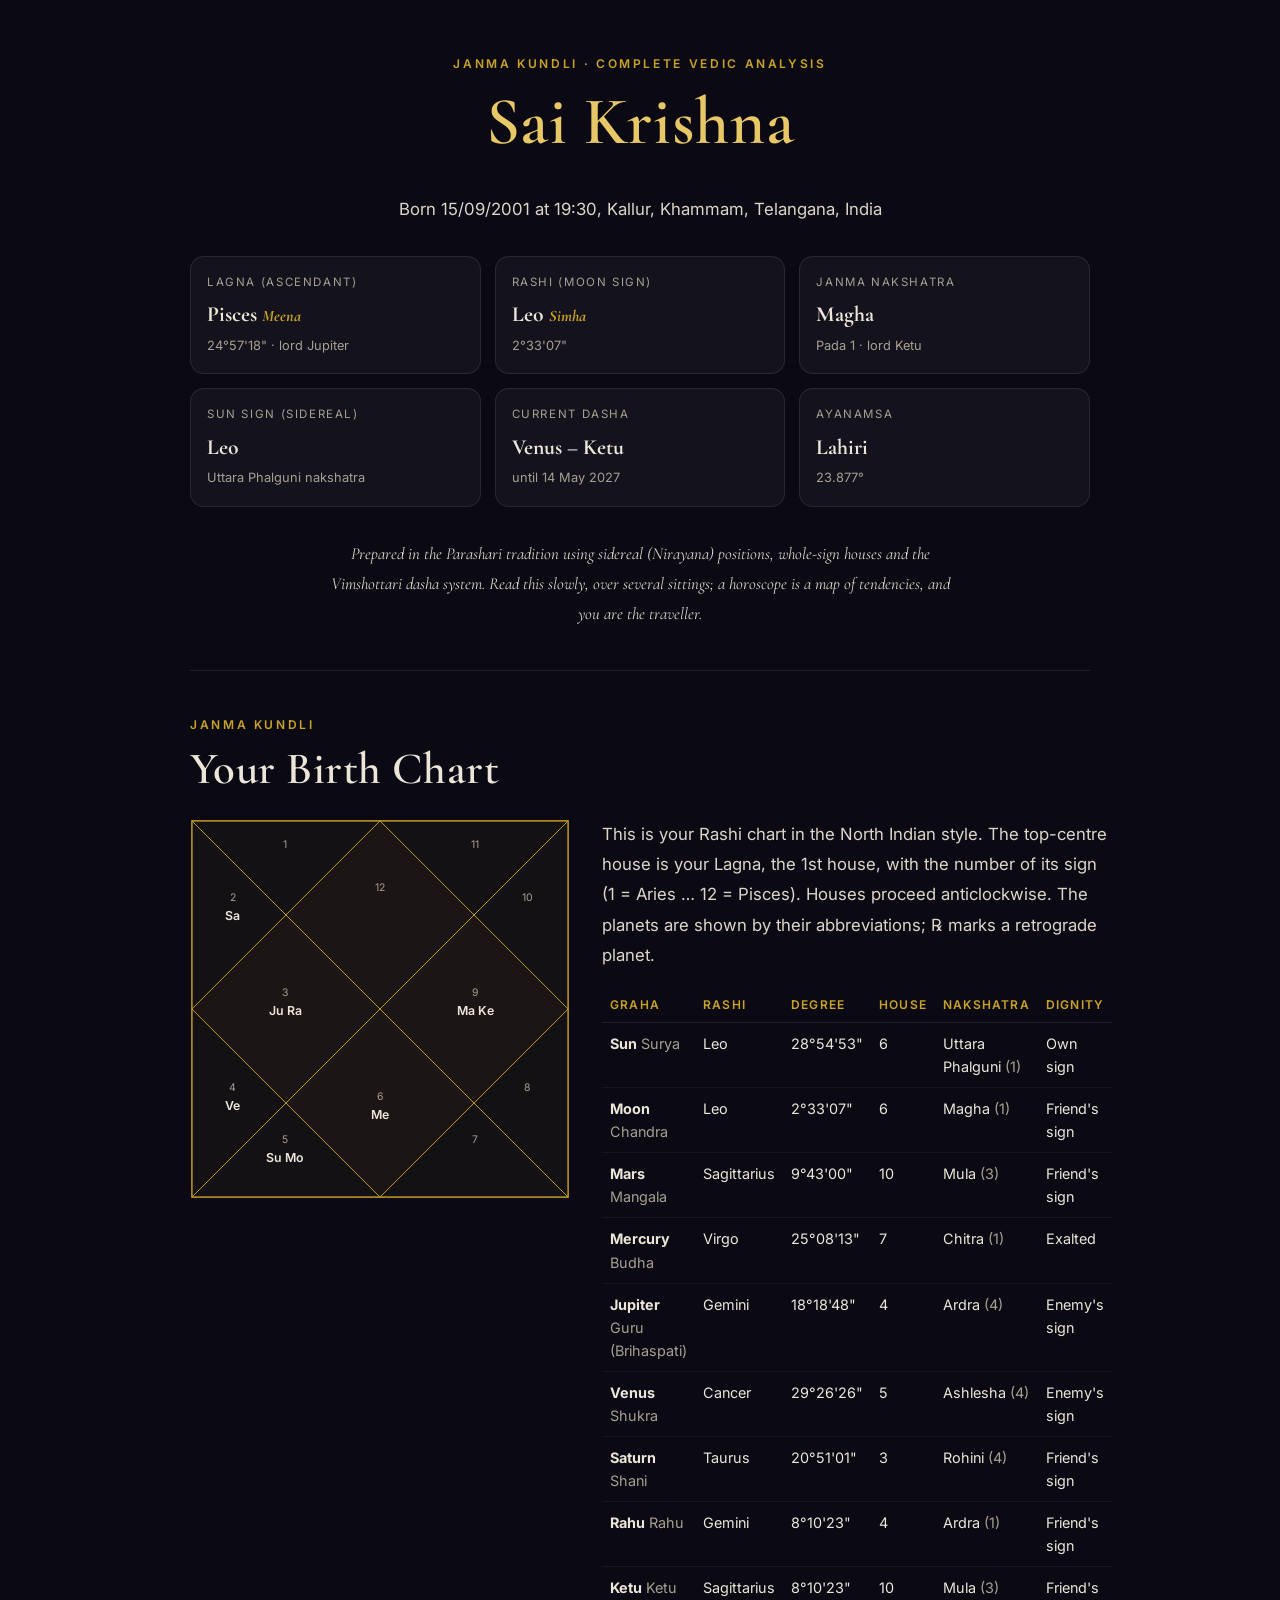
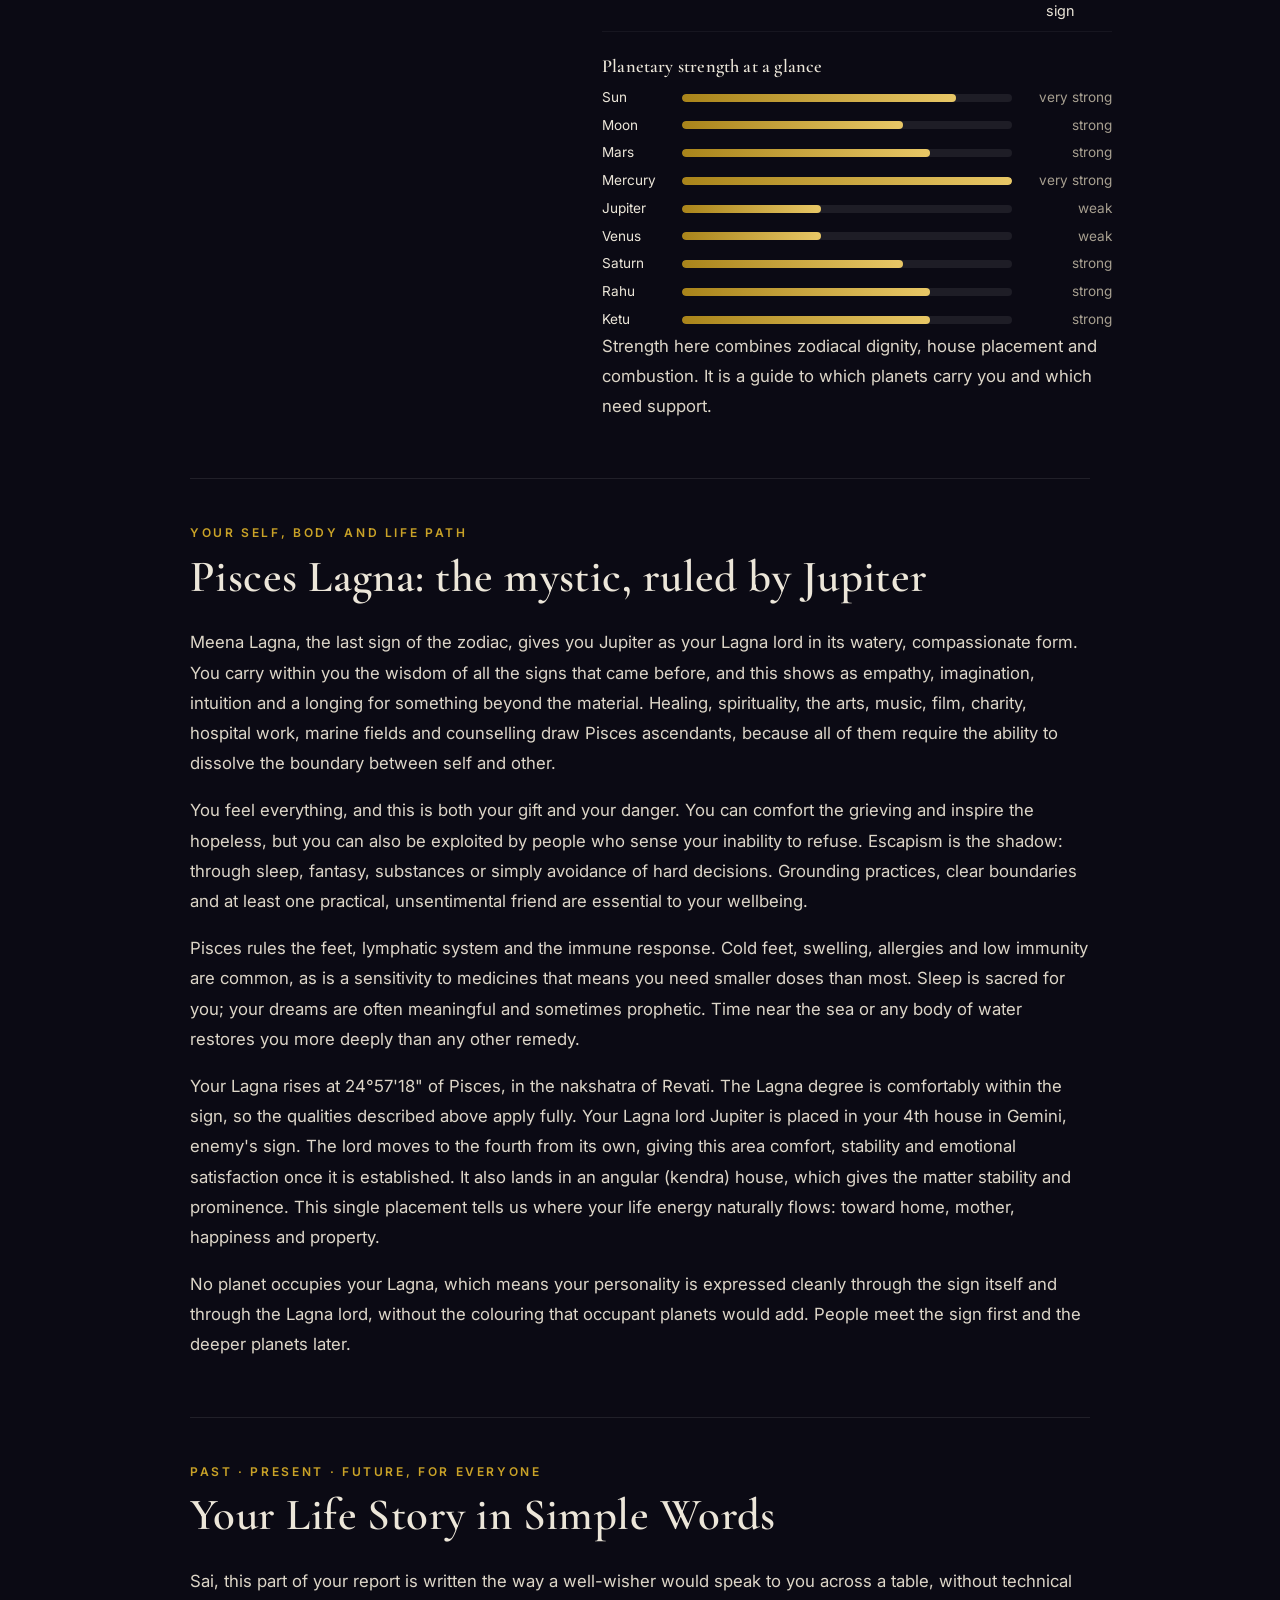
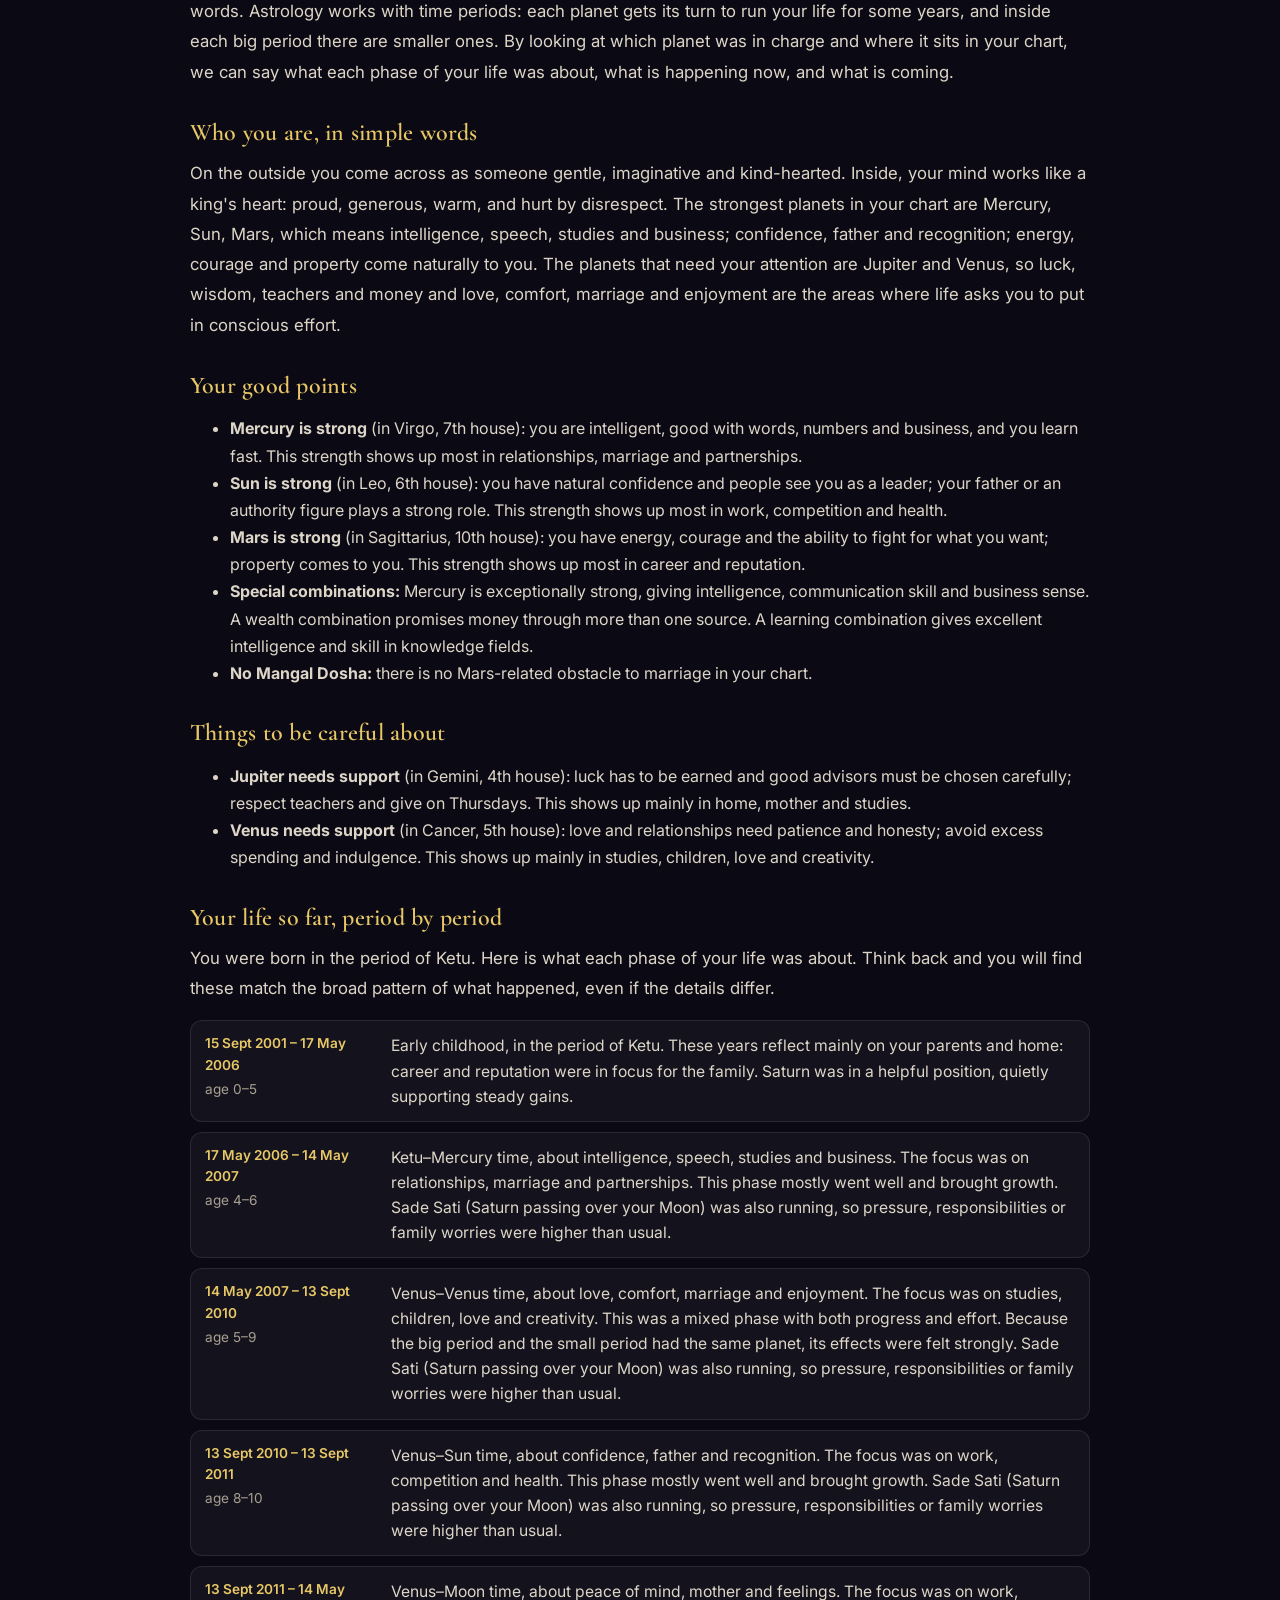
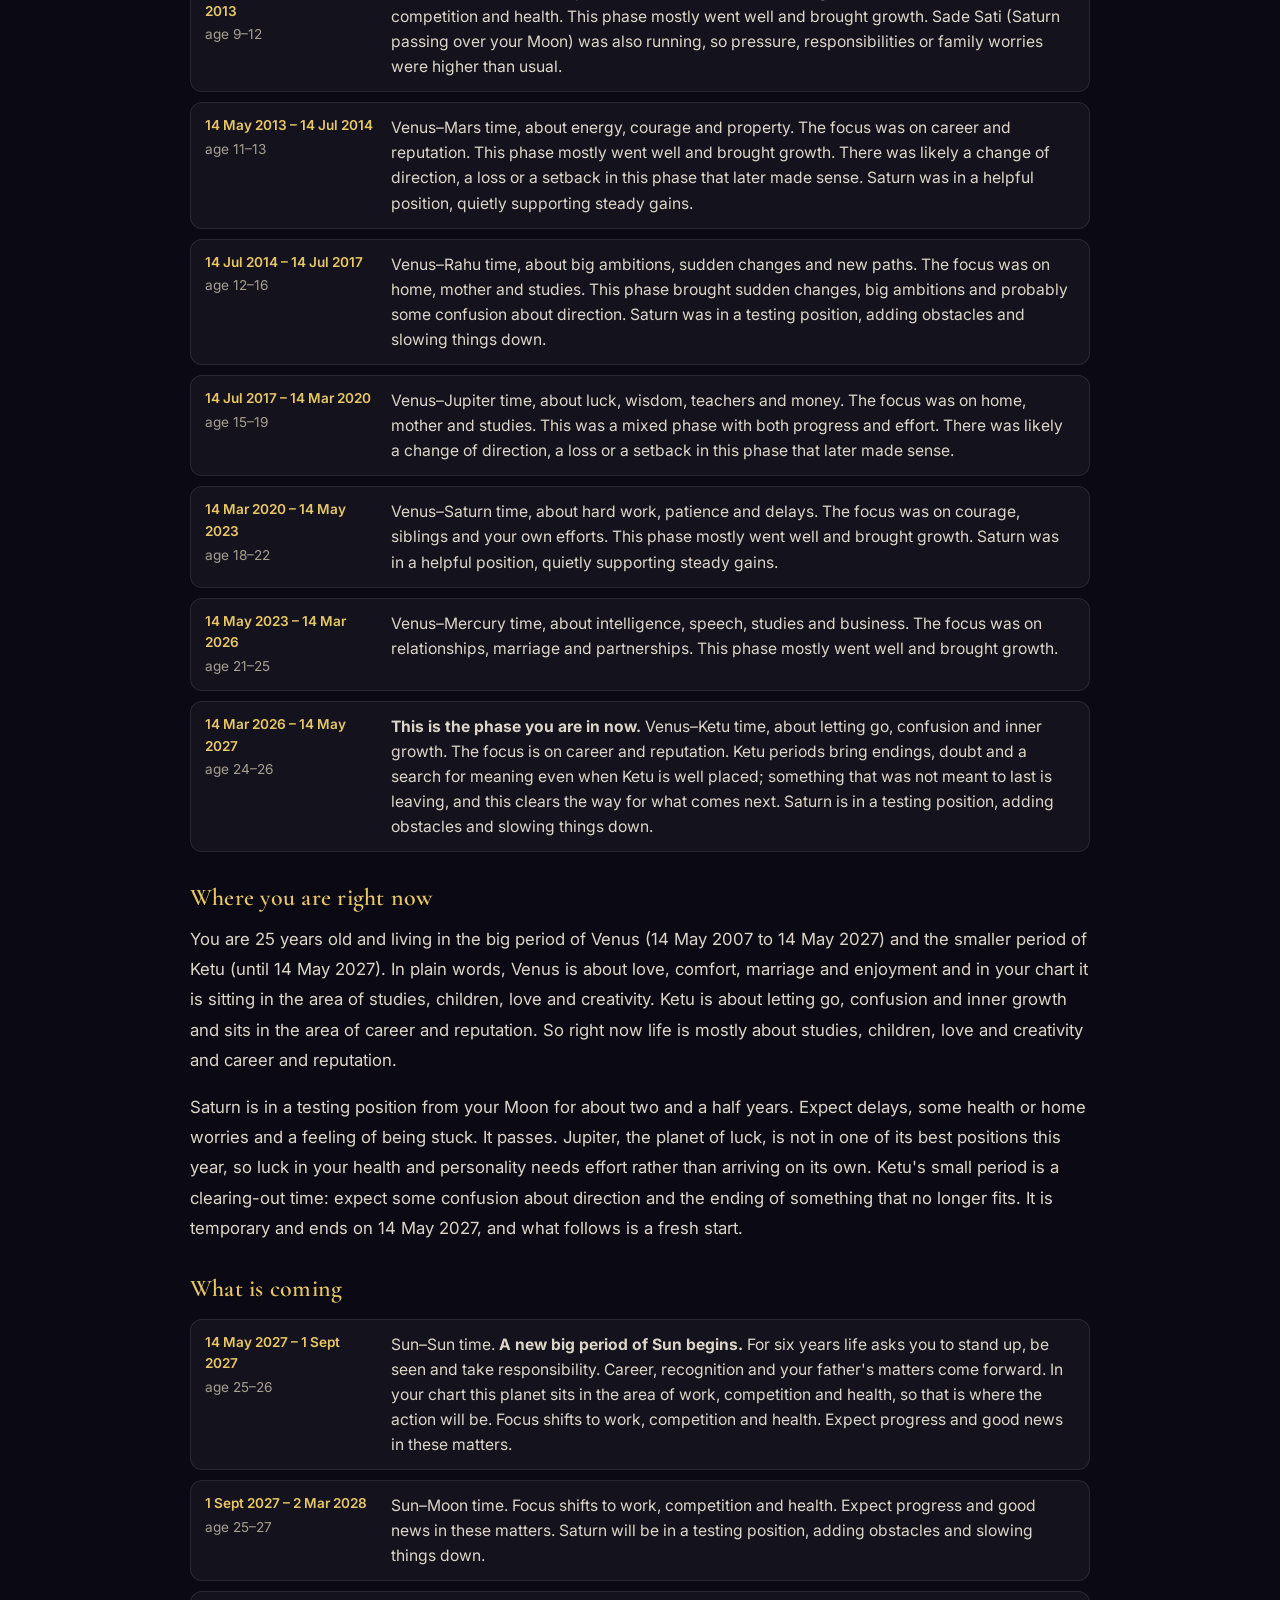
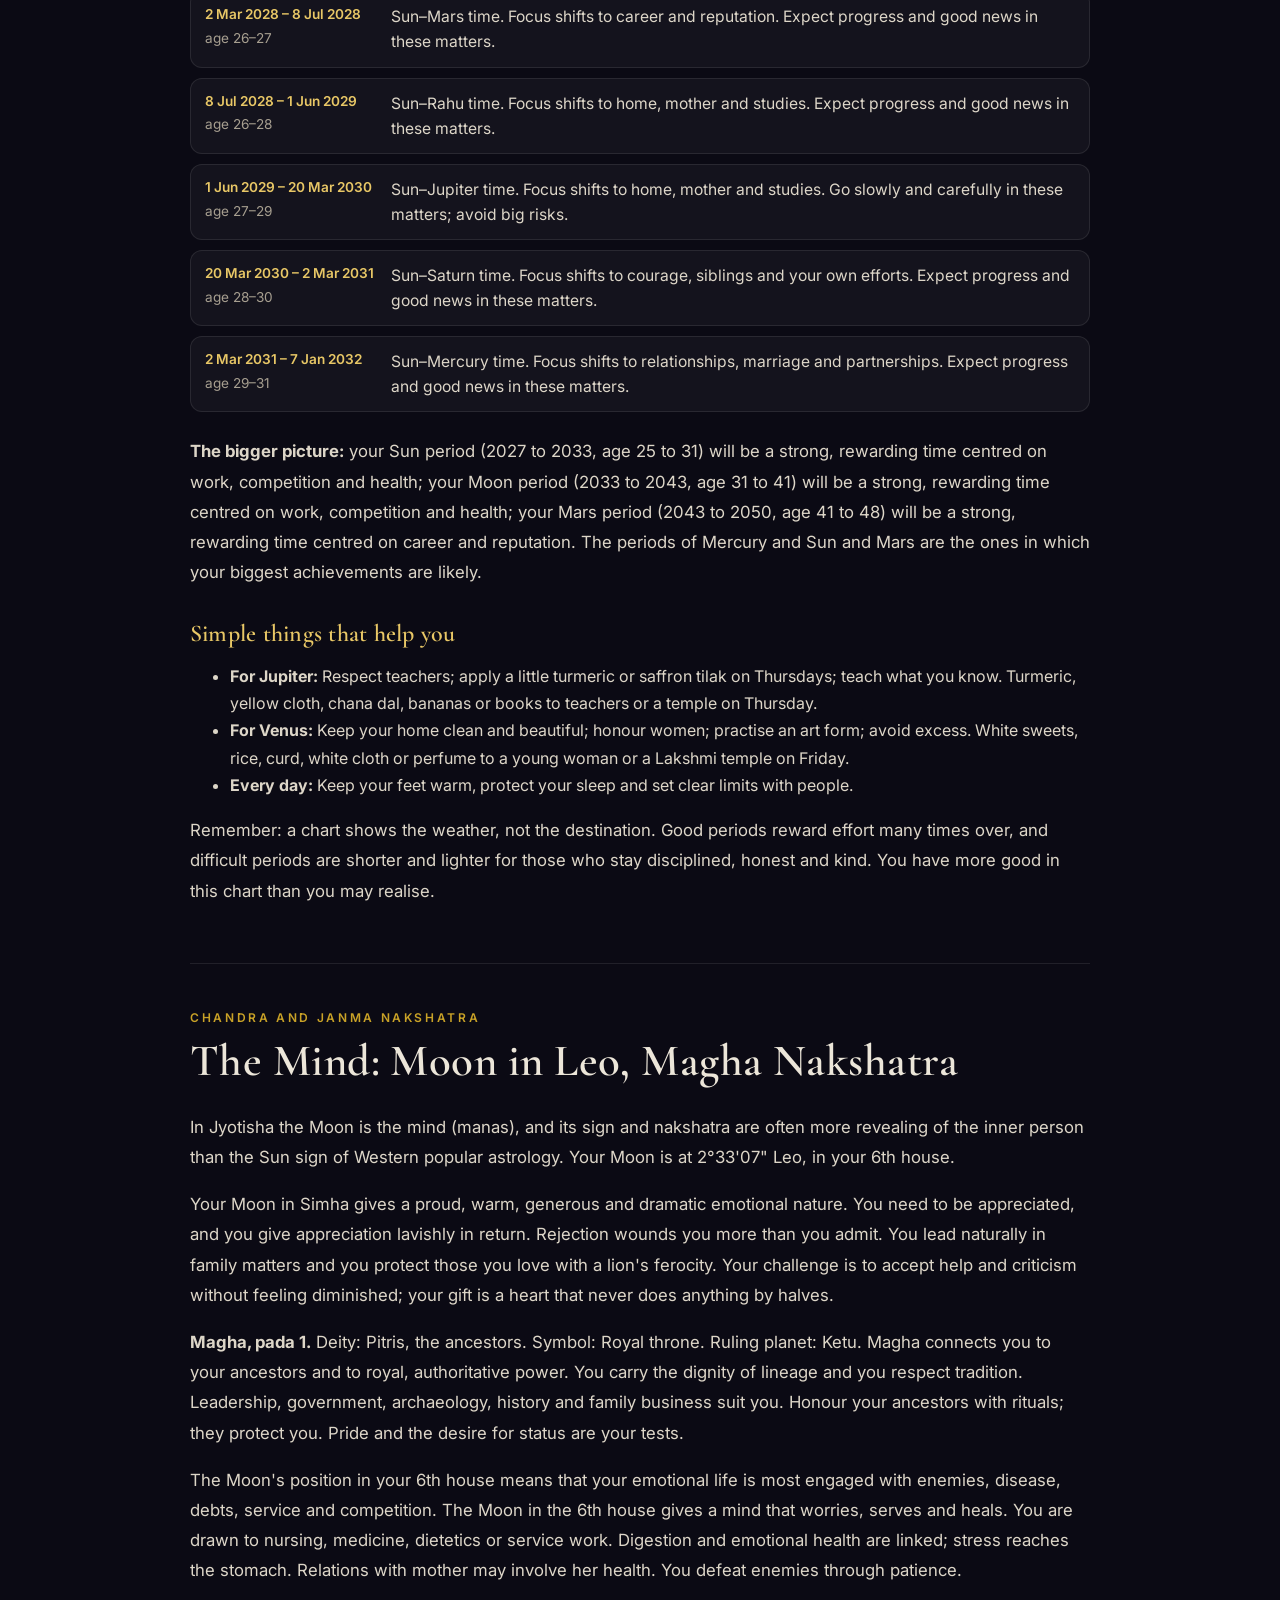
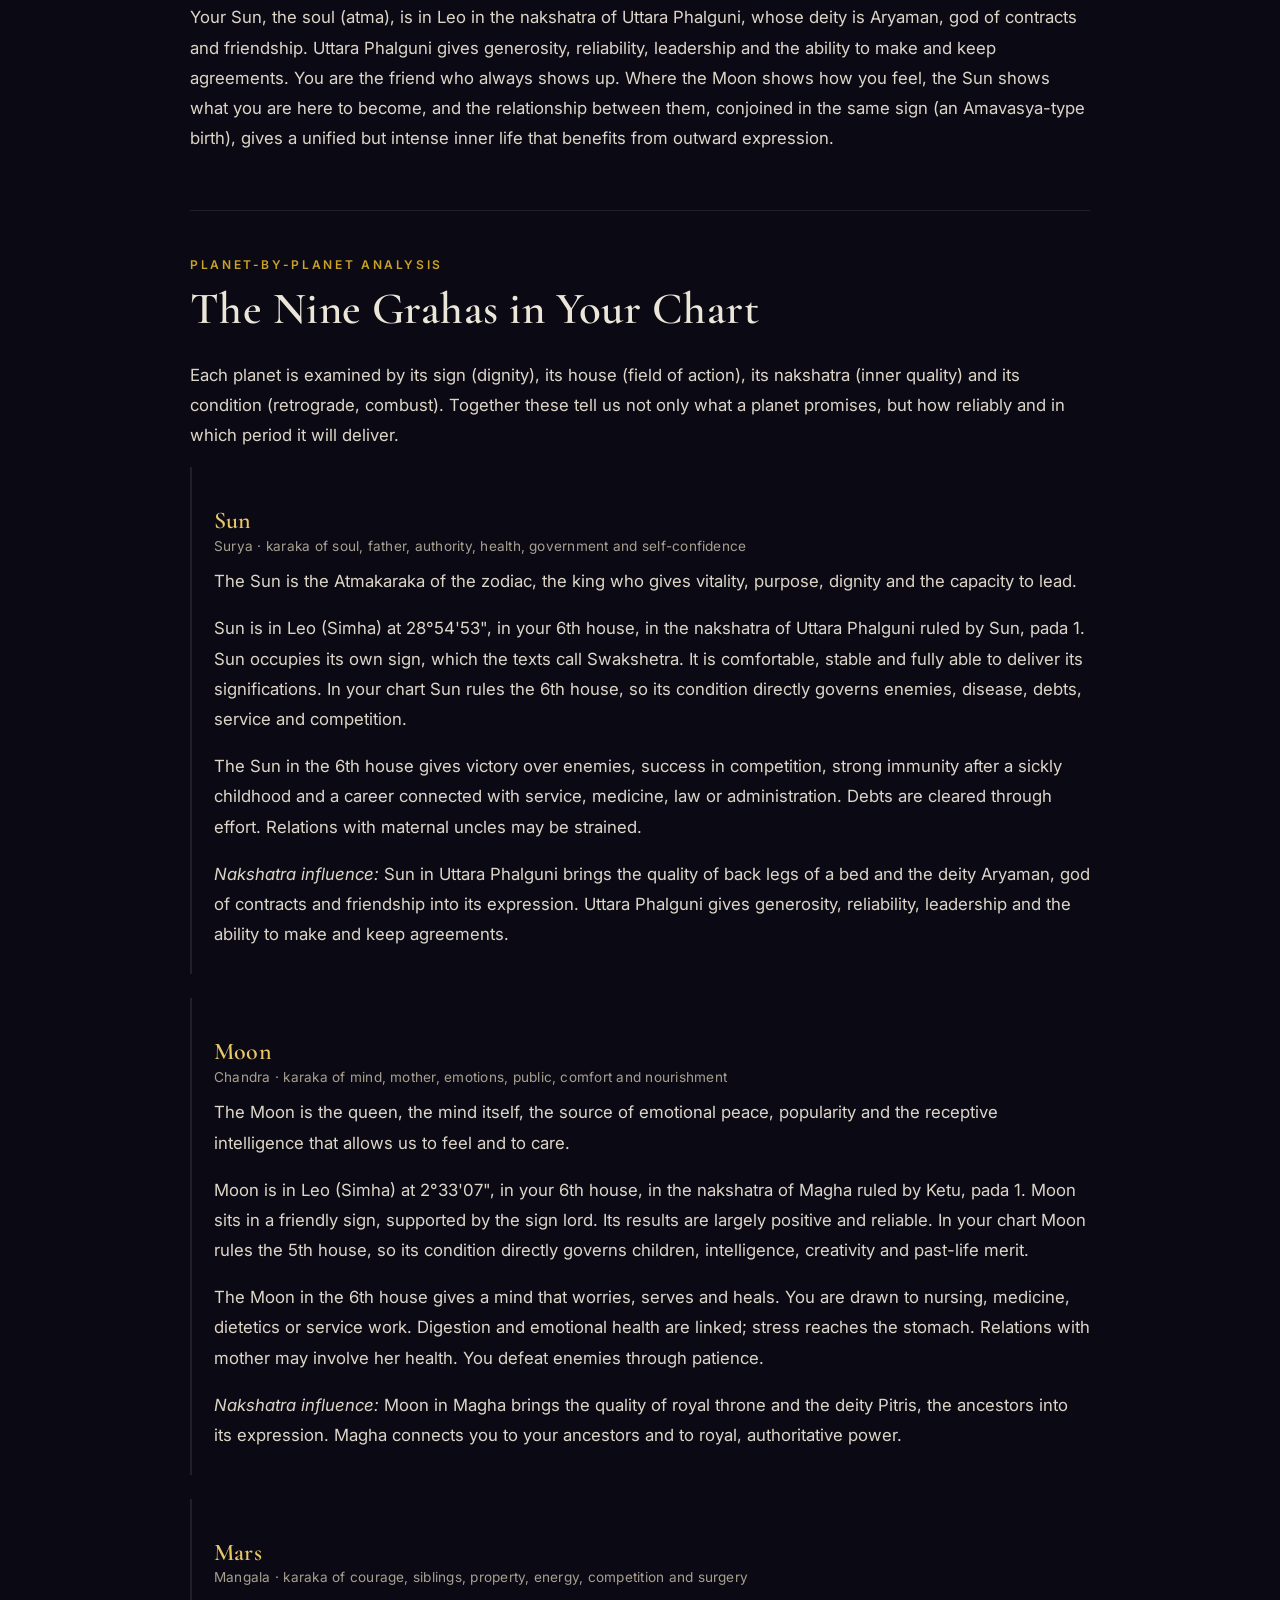
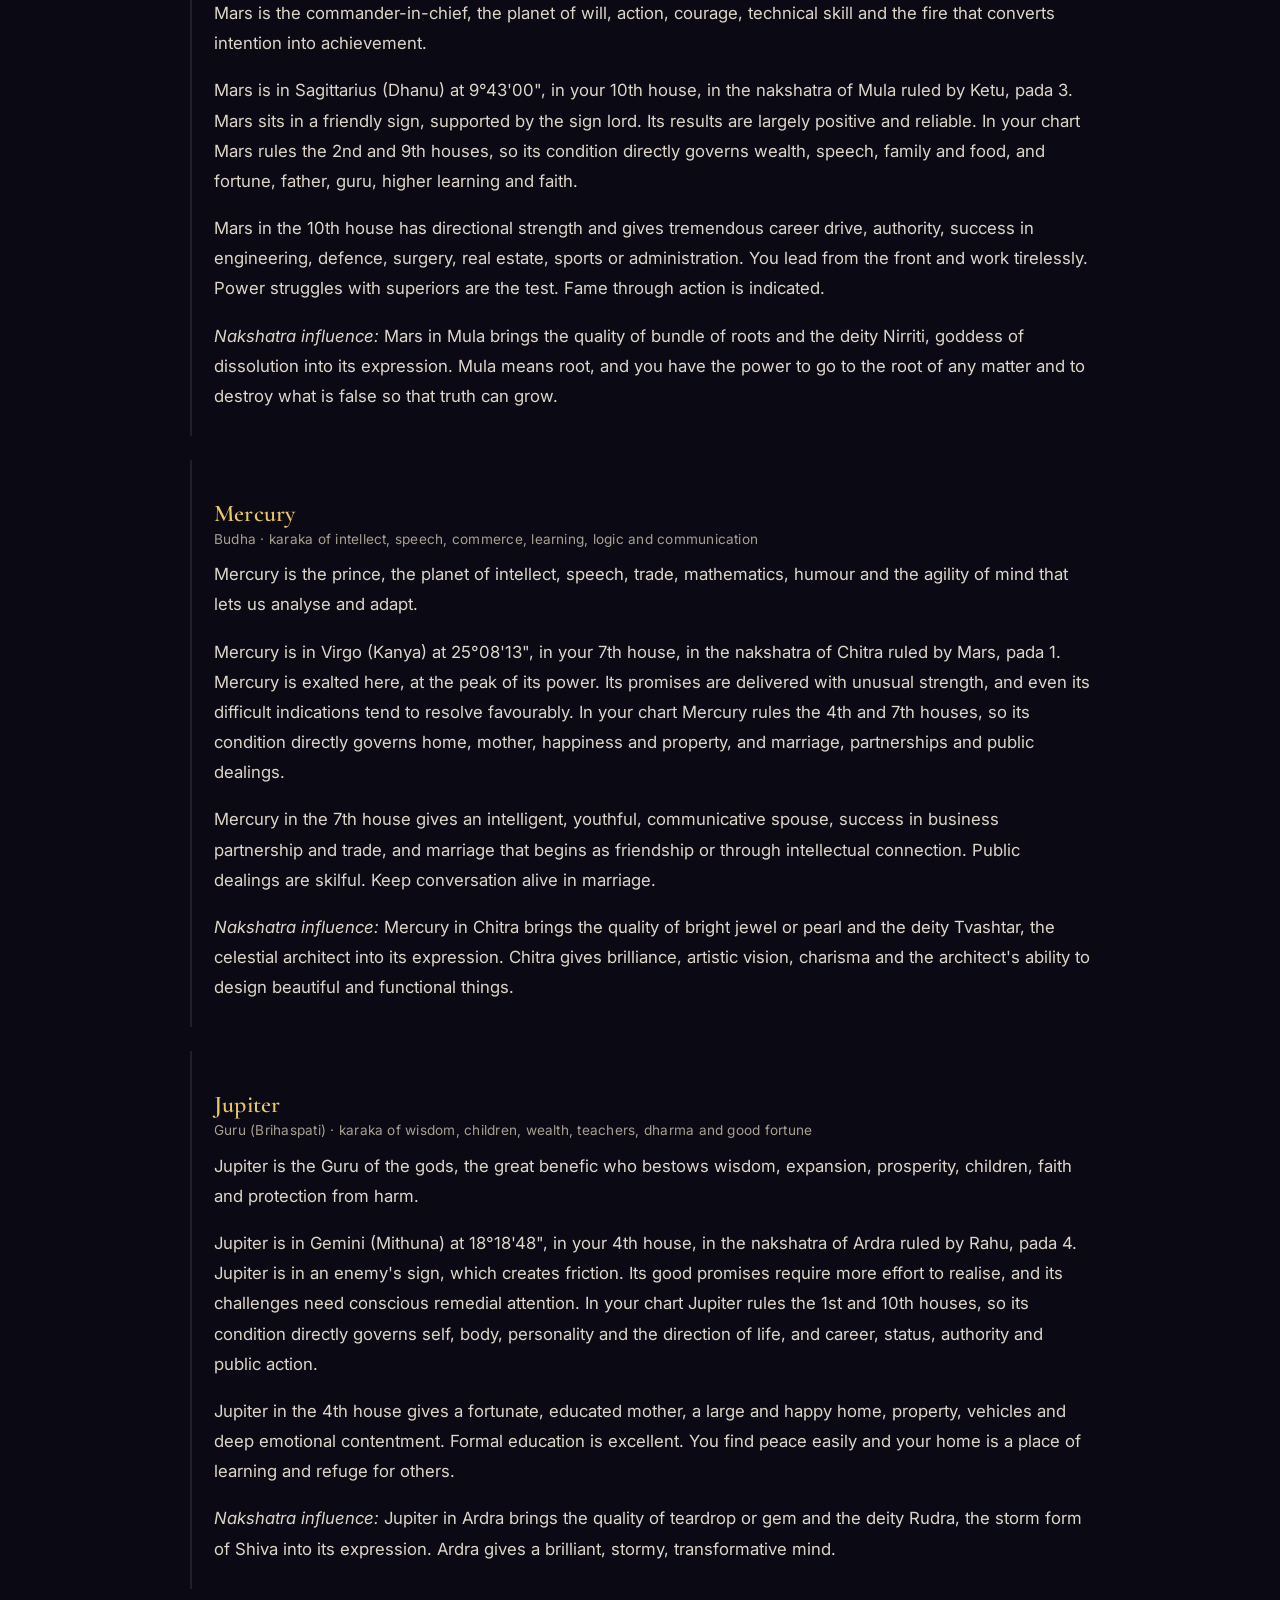
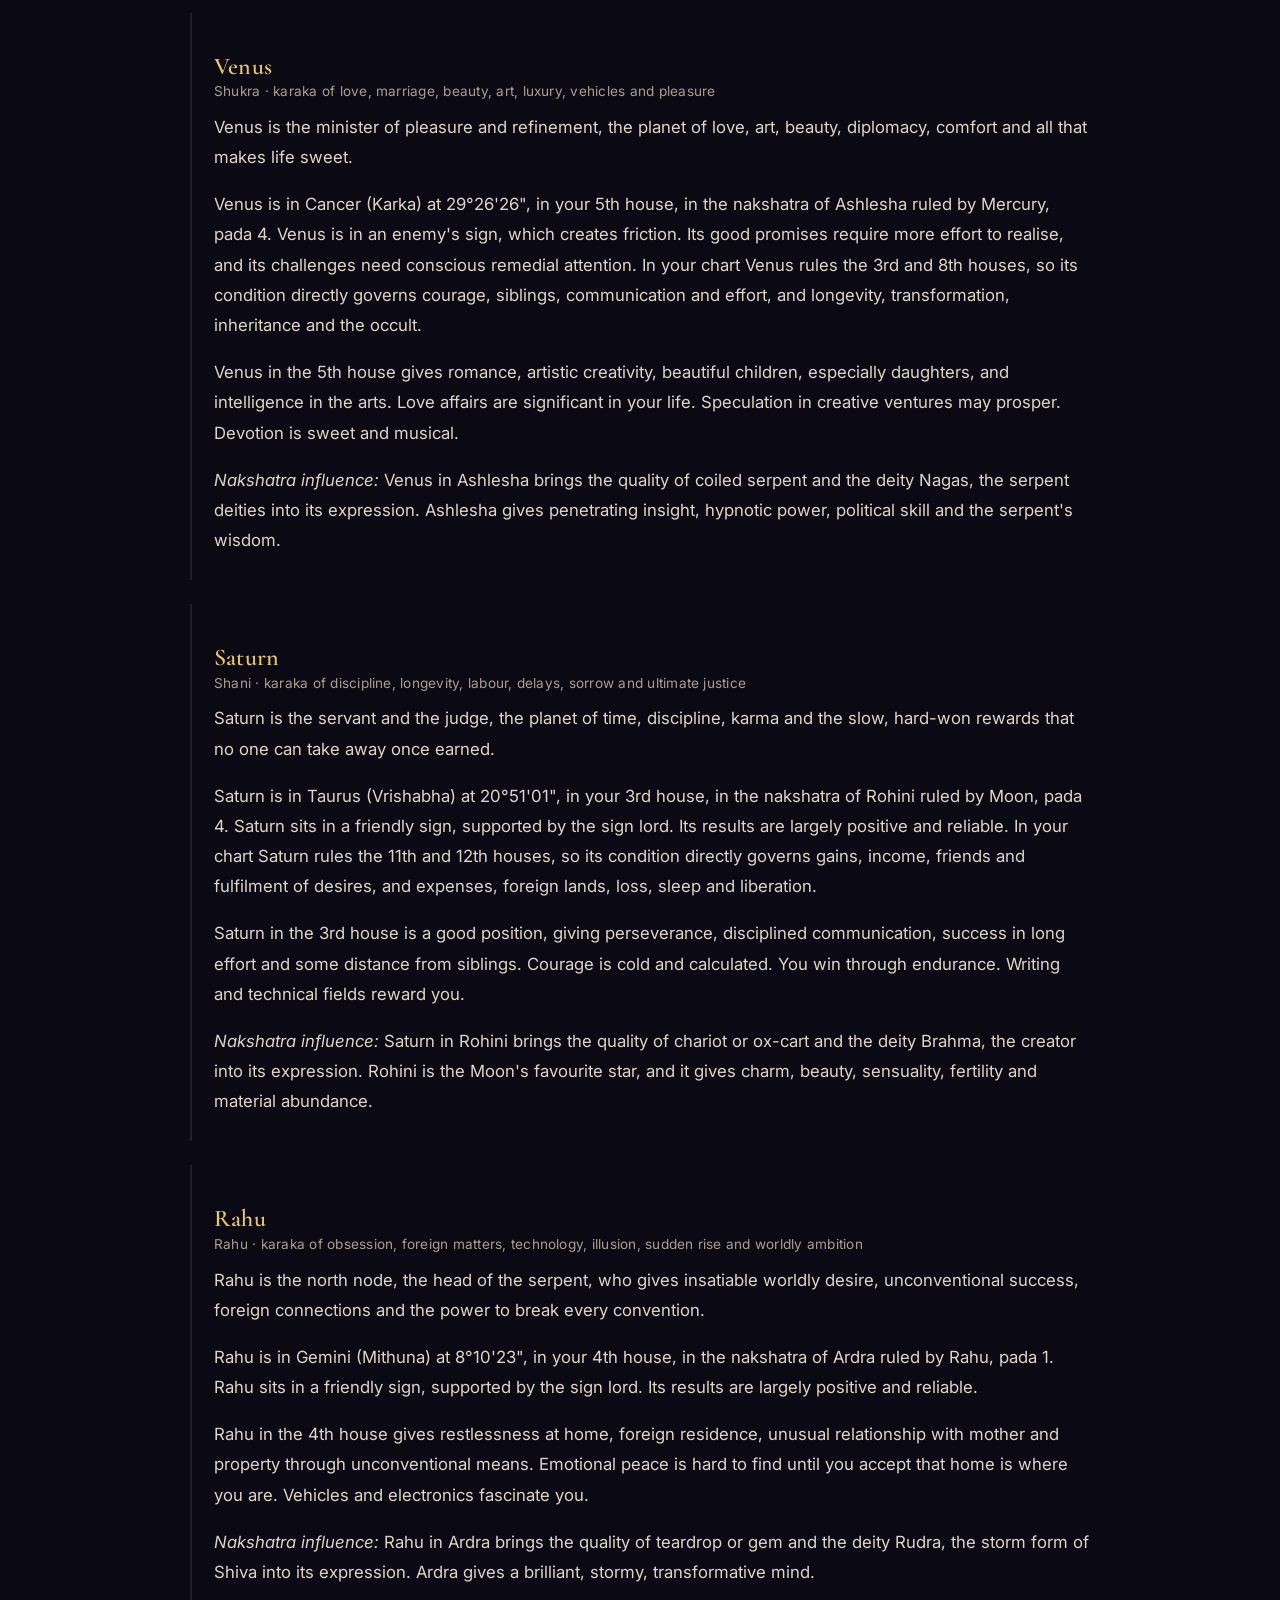
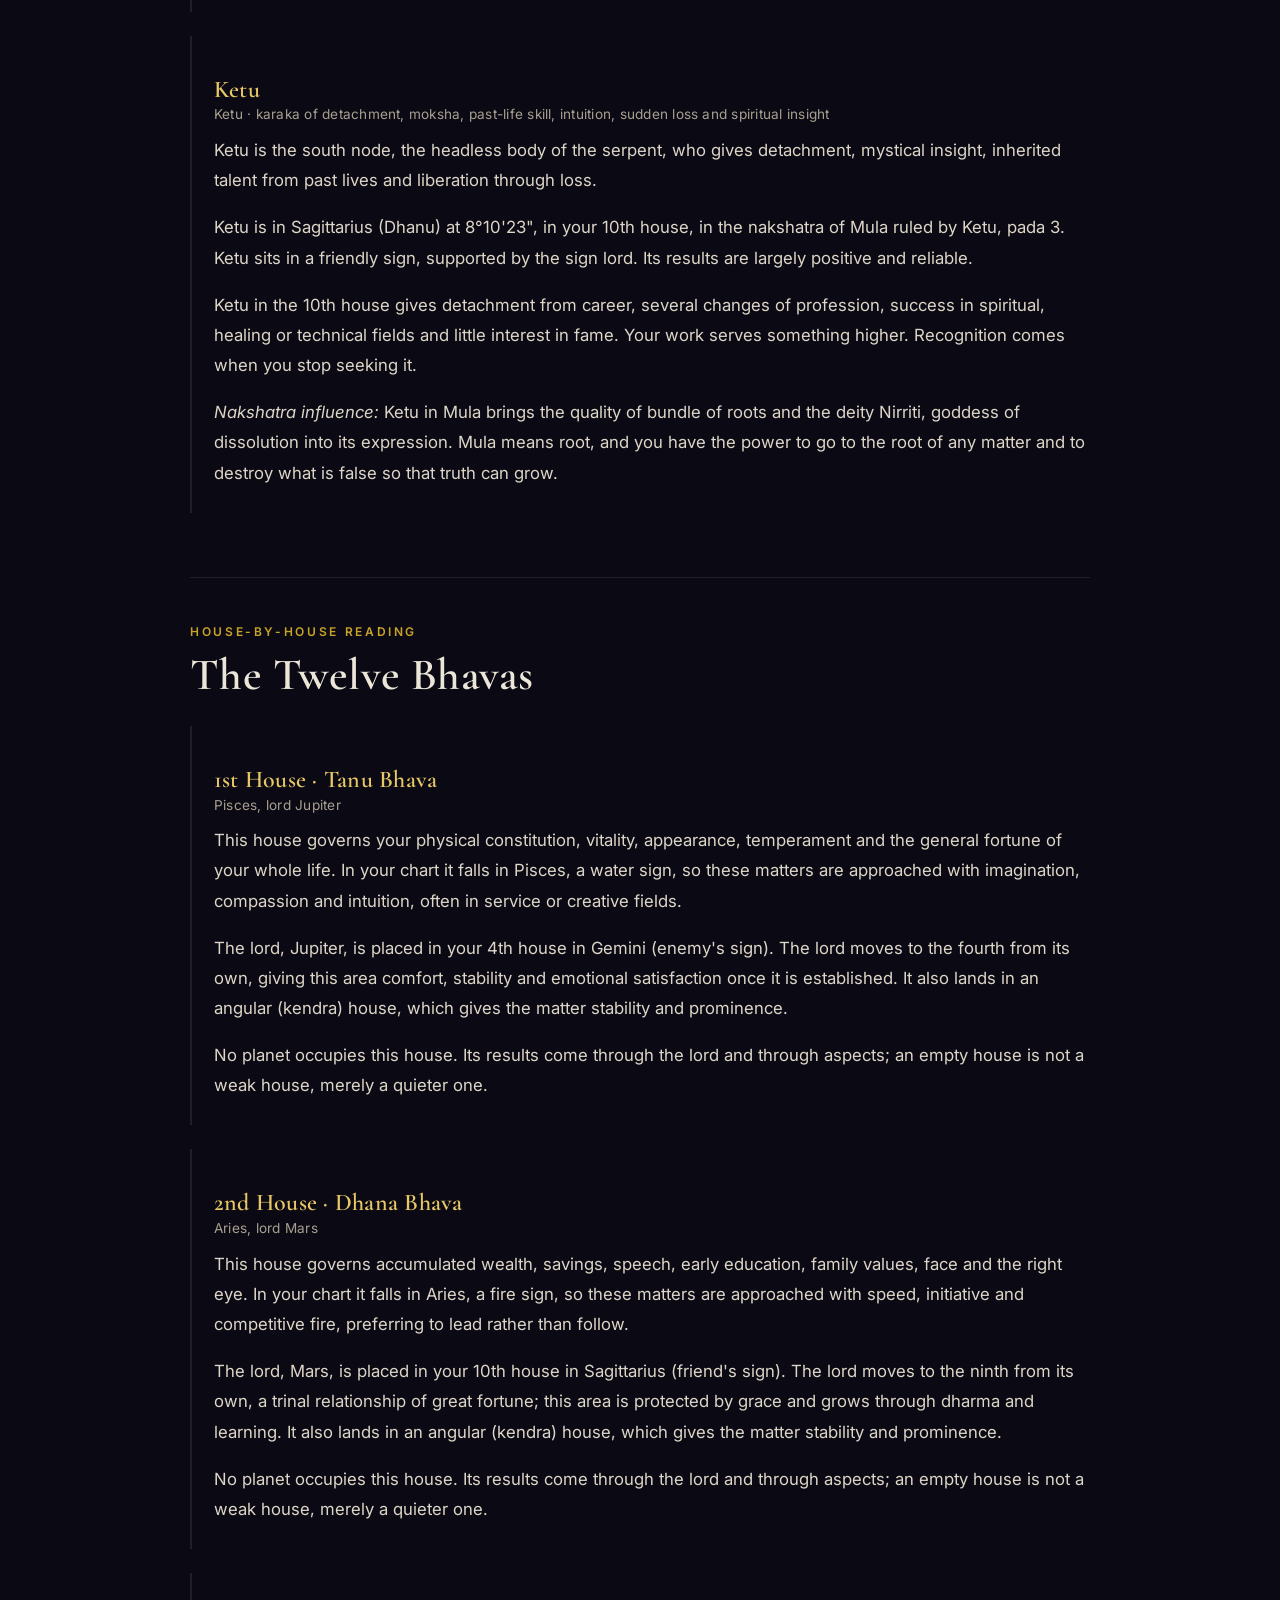
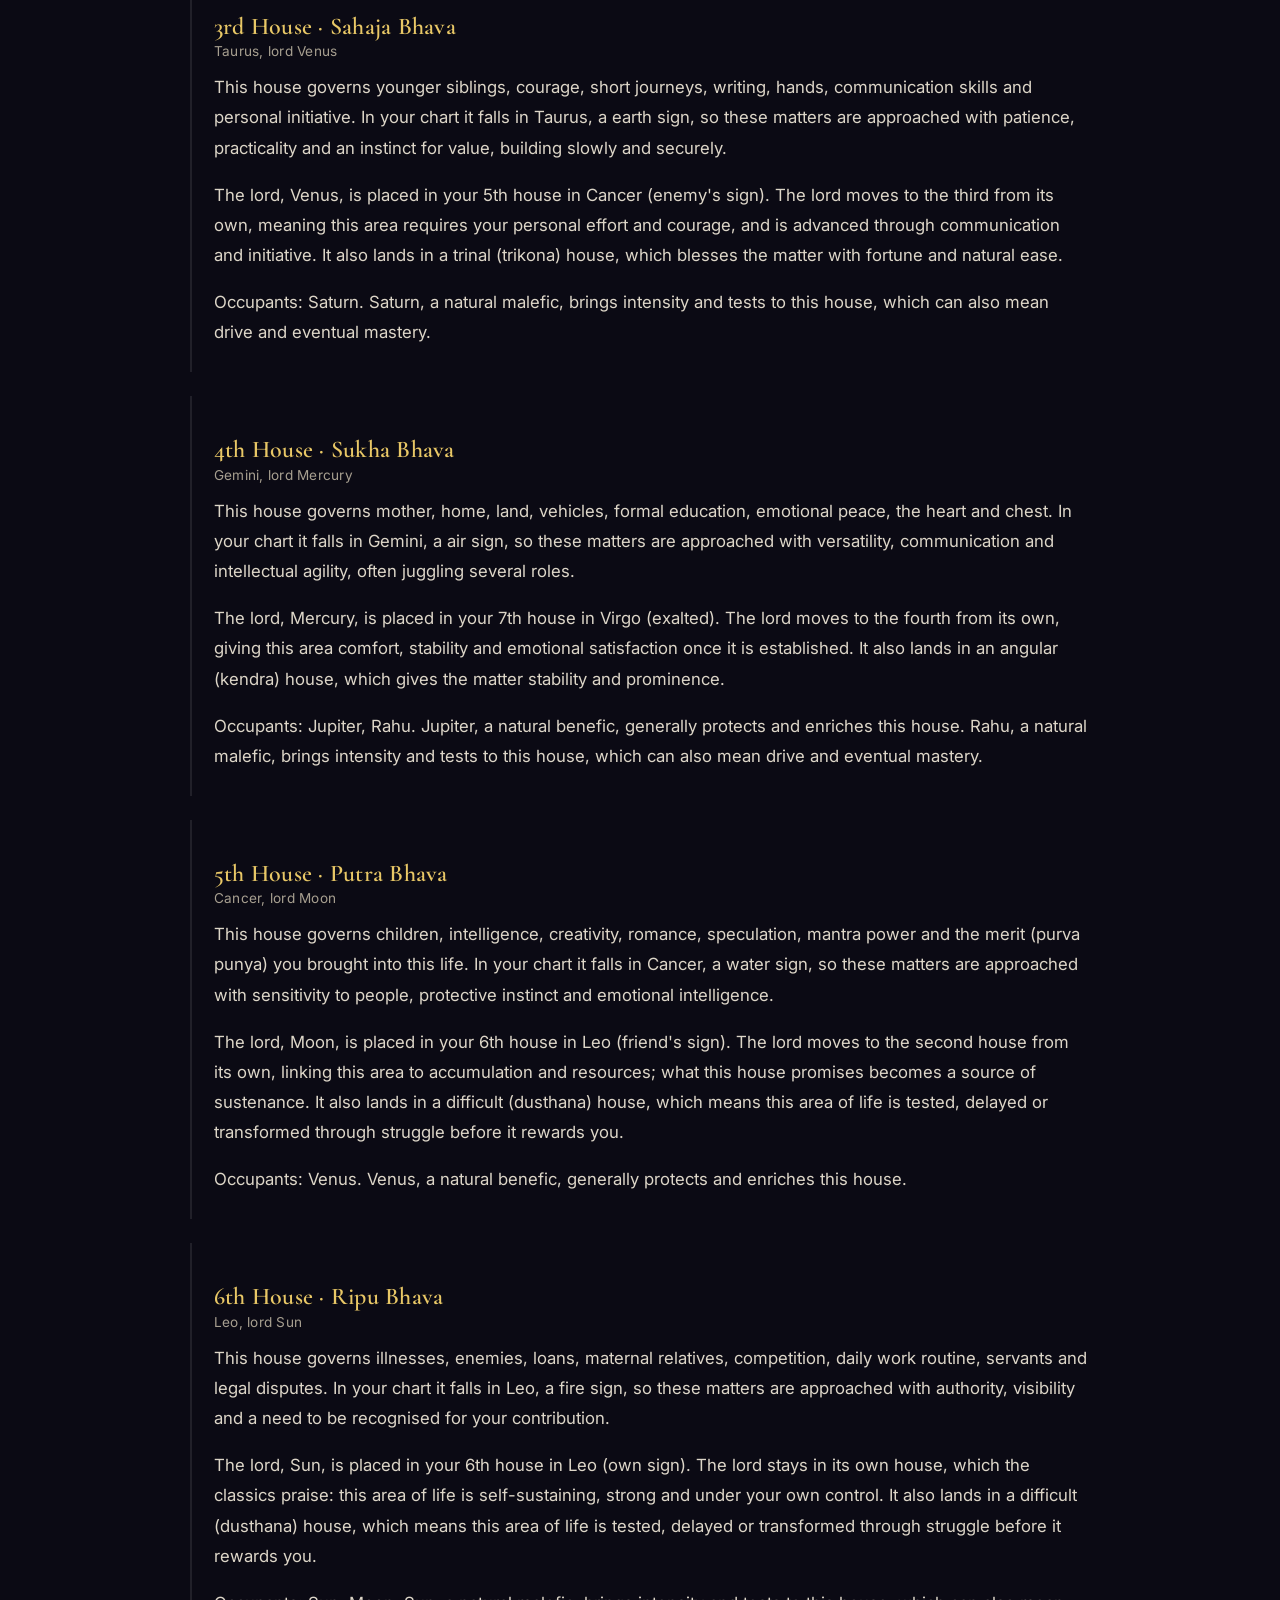
==== commit 1d0a9341: "Add plain-language life story section (past, present, future) New report section narrates each dasha" ====
--- a/my-horoscope.html
+++ b/my-horoscope.html
@@ -15,7 +15,7 @@
       <rect x="2" y="2" width="396" height="396" class="k-frame"/>
       <line x1="2" y1="2" x2="398" y2="398" class="k-line"/><line x1="398" y1="2" x2="2" y2="398" class="k-line"/>
       <polygon points="200,2 398,200 200,398 2,200" class="k-line k-diamond"/>
-      <text x="200" y="76" class="k-sign" text-anchor="middle">12</text><text x="100" y="31" class="k-sign" text-anchor="middle">1</text><text x="45" y="86" class="k-sign" text-anchor="middle">2</text><text x="45" y="106" class="k-planet" text-anchor="middle">Sa</text><text x="100" y="186" class="k-sign" text-anchor="middle">3</text><text x="100" y="206" class="k-planet" text-anchor="middle">Ju Ra</text><text x="45" y="286" class="k-sign" text-anchor="middle">4</text><text x="45" y="306" class="k-planet" text-anchor="middle">Ve</text><text x="100" y="341" class="k-sign" text-anchor="middle">5</text><text x="100" y="361" class="k-planet" text-anchor="middle">Su Mo</text><text x="200" y="296" class="k-sign" text-anchor="middle">6</text><text x="200" y="316" class="k-planet" text-anchor="middle">Me</text><text x="300" y="341" class="k-sign" text-anchor="middle">7</text><text x="355" y="286" class="k-sign" text-anchor="middle">8</text><text x="300" y="186" class="k-sign" text-anchor="middle">9</text><text x="300" y="206" class="k-planet" text-anchor="middle">Ma Ke</text><text x="355" y="86" class="k-sign" text-anchor="middle">10</text><text x="300" y="31" class="k-sign" text-anchor="middle">11</text></svg><div><p>This is your Rashi chart in the North Indian style. The top-centre house is your Lagna, the 1st house, with the number of its sign (1 = Aries … 12 = Pisces). Houses proceed anticlockwise. The planets are shown by their abbreviations; ℞ marks a retrograde planet.</p><table class="ptable"><thead><tr><th>Graha</th><th>Rashi</th><th>Degree</th><th>House</th><th>Nakshatra</th><th>Dignity</th></tr></thead><tbody><tr><td><strong>Sun</strong><span class="muted"> Surya</span></td><td>Leo</td><td>28°54'53"</td><td>6</td><td>Uttara Phalguni <span class="muted">(1)</span></td><td>Own sign</td></tr><tr><td><strong>Moon</strong><span class="muted"> Chandra</span></td><td>Leo</td><td>2°33'07"</td><td>6</td><td>Magha <span class="muted">(1)</span></td><td>Friend's sign</td></tr><tr><td><strong>Mars</strong><span class="muted"> Mangala</span></td><td>Sagittarius</td><td>9°43'00"</td><td>10</td><td>Mula <span class="muted">(3)</span></td><td>Friend's sign</td></tr><tr><td><strong>Mercury</strong><span class="muted"> Budha</span></td><td>Virgo</td><td>25°08'13"</td><td>7</td><td>Chitra <span class="muted">(1)</span></td><td>Exalted</td></tr><tr><td><strong>Jupiter</strong><span class="muted"> Guru (Brihaspati)</span></td><td>Gemini</td><td>18°18'48"</td><td>4</td><td>Ardra <span class="muted">(4)</span></td><td>Enemy's sign</td></tr><tr><td><strong>Venus</strong><span class="muted"> Shukra</span></td><td>Cancer</td><td>29°26'26"</td><td>5</td><td>Ashlesha <span class="muted">(4)</span></td><td>Enemy's sign</td></tr><tr><td><strong>Saturn</strong><span class="muted"> Shani</span></td><td>Taurus</td><td>20°51'01"</td><td>3</td><td>Rohini <span class="muted">(4)</span></td><td>Friend's sign</td></tr><tr><td><strong>Rahu</strong><span class="muted"> Rahu</span></td><td>Gemini</td><td>8°10'23"</td><td>4</td><td>Ardra <span class="muted">(1)</span></td><td>Friend's sign</td></tr><tr><td><strong>Ketu</strong><span class="muted"> Ketu</span></td><td>Sagittarius</td><td>8°10'23"</td><td>10</td><td>Mula <span class="muted">(3)</span></td><td>Friend's sign</td></tr></tbody></table><h4>Planetary strength at a glance</h4><div class="bars"><div class="bar"><span class="bar-label">Sun</span><span class="bar-track"><span class="bar-fill" style="width:83%"></span></span><span class="bar-val">very strong</span></div><div class="bar"><span class="bar-label">Moon</span><span class="bar-track"><span class="bar-fill" style="width:67%"></span></span><span class="bar-val">strong</span></div><div class="bar"><span class="bar-label">Mars</span><span class="bar-track"><span class="bar-fill" style="width:75%"></span></span><span class="bar-val">strong</span></div><div class="bar"><span class="bar-label">Mercury</span><span class="bar-track"><span class="bar-fill" style="width:100%"></span></span><span class="bar-val">very strong</span></div><div class="bar"><span class="bar-label">Jupiter</span><span class="bar-track"><span class="bar-fill" style="width:42%"></span></span><span class="bar-val">weak</span></div><div class="bar"><span class="bar-label">Venus</span><span class="bar-track"><span class="bar-fill" style="width:42%"></span></span><span class="bar-val">weak</span></div><div class="bar"><span class="bar-label">Saturn</span><span class="bar-track"><span class="bar-fill" style="width:67%"></span></span><span class="bar-val">strong</span></div><div class="bar"><span class="bar-label">Rahu</span><span class="bar-track"><span class="bar-fill" style="width:75%"></span></span><span class="bar-val">strong</span></div><div class="bar"><span class="bar-label">Ketu</span><span class="bar-track"><span class="bar-fill" style="width:75%"></span></span><span class="bar-val">strong</span></div></div><p class="muted small">Strength here combines zodiacal dignity, house placement and combustion. It is a guide to which planets carry you and which need support.</p></div></div></section><section class="rsec" id="lagna"><div class="rsec-head"><span class="kicker">Your Self, Body and Life Path</span><h2>Pisces Lagna: the mystic, ruled by Jupiter</h2></div><p>Meena Lagna, the last sign of the zodiac, gives you Jupiter as your Lagna lord in its watery, compassionate form. You carry within you the wisdom of all the signs that came before, and this shows as empathy, imagination, intuition and a longing for something beyond the material. Healing, spirituality, the arts, music, film, charity, hospital work, marine fields and counselling draw Pisces ascendants, because all of them require the ability to dissolve the boundary between self and other.</p><p>You feel everything, and this is both your gift and your danger. You can comfort the grieving and inspire the hopeless, but you can also be exploited by people who sense your inability to refuse. Escapism is the shadow: through sleep, fantasy, substances or simply avoidance of hard decisions. Grounding practices, clear boundaries and at least one practical, unsentimental friend are essential to your wellbeing.</p><p>Pisces rules the feet, lymphatic system and the immune response. Cold feet, swelling, allergies and low immunity are common, as is a sensitivity to medicines that means you need smaller doses than most. Sleep is sacred for you; your dreams are often meaningful and sometimes prophetic. Time near the sea or any body of water restores you more deeply than any other remedy.</p><p>Your Lagna rises at 24°57'18" of Pisces, in the nakshatra of Revati. The Lagna degree is comfortably within the sign, so the qualities described above apply fully. Your Lagna lord Jupiter is placed in your 4th house in Gemini, enemy's sign. The lord moves to the fourth from its own, giving this area comfort, stability and emotional satisfaction once it is established. It also lands in an angular (kendra) house, which gives the matter stability and prominence. This single placement tells us where your life energy naturally flows: toward home, mother, happiness and property.</p><p>No planet occupies your Lagna, which means your personality is expressed cleanly through the sign itself and through the Lagna lord, without the colouring that occupant planets would add. People meet the sign first and the deeper planets later.</p></section><section class="rsec" id="moon"><div class="rsec-head"><span class="kicker">Chandra and Janma Nakshatra</span><h2>The Mind: Moon in Leo, Magha Nakshatra</h2></div><p>In Jyotisha the Moon is the mind (manas), and its sign and nakshatra are often more revealing of the inner person than the Sun sign of Western popular astrology. Your Moon is at 2°33'07" Leo, in your 6th house.</p><p>Your Moon in Simha gives a proud, warm, generous and dramatic emotional nature. You need to be appreciated, and you give appreciation lavishly in return. Rejection wounds you more than you admit. You lead naturally in family matters and you protect those you love with a lion's ferocity. Your challenge is to accept help and criticism without feeling diminished; your gift is a heart that never does anything by halves.</p><p><strong>Magha, pada 1.</strong> Deity: Pitris, the ancestors. Symbol: Royal throne. Ruling planet: Ketu. Magha connects you to your ancestors and to royal, authoritative power. You carry the dignity of lineage and you respect tradition. Leadership, government, archaeology, history and family business suit you. Honour your ancestors with rituals; they protect you. Pride and the desire for status are your tests.</p><p>The Moon's position in your 6th house means that your emotional life is most engaged with enemies, disease, debts, service and competition. The Moon in the 6th house gives a mind that worries, serves and heals. You are drawn to nursing, medicine, dietetics or service work. Digestion and emotional health are linked; stress reaches the stomach. Relations with mother may involve her health. You defeat enemies through patience.</p><p>Your Sun, the soul (atma), is in Leo in the nakshatra of Uttara Phalguni, whose deity is Aryaman, god of contracts and friendship. Uttara Phalguni gives generosity, reliability, leadership and the ability to make and keep agreements. You are the friend who always shows up. Where the Moon shows how you feel, the Sun shows what you are here to become, and the relationship between them, conjoined in the same sign (an Amavasya-type birth), gives a unified but intense inner life that benefits from outward expression.</p></section><section class="rsec" id="planets"><div class="rsec-head"><span class="kicker">Planet-by-Planet Analysis</span><h2>The Nine Grahas in Your Chart</h2></div><p>Each planet is examined by its sign (dignity), its house (field of action), its nakshatra (inner quality) and its condition (retrograde, combust). Together these tell us not only what a planet promises, but how reliably and in which period it will deliver.</p><div class="planet-block"><h3>Sun <span class="muted">Surya · karaka of soul, father, authority, health, government and self-confidence</span></h3>
+      <text x="200" y="76" class="k-sign" text-anchor="middle">12</text><text x="100" y="31" class="k-sign" text-anchor="middle">1</text><text x="45" y="86" class="k-sign" text-anchor="middle">2</text><text x="45" y="106" class="k-planet" text-anchor="middle">Sa</text><text x="100" y="186" class="k-sign" text-anchor="middle">3</text><text x="100" y="206" class="k-planet" text-anchor="middle">Ju Ra</text><text x="45" y="286" class="k-sign" text-anchor="middle">4</text><text x="45" y="306" class="k-planet" text-anchor="middle">Ve</text><text x="100" y="341" class="k-sign" text-anchor="middle">5</text><text x="100" y="361" class="k-planet" text-anchor="middle">Su Mo</text><text x="200" y="296" class="k-sign" text-anchor="middle">6</text><text x="200" y="316" class="k-planet" text-anchor="middle">Me</text><text x="300" y="341" class="k-sign" text-anchor="middle">7</text><text x="355" y="286" class="k-sign" text-anchor="middle">8</text><text x="300" y="186" class="k-sign" text-anchor="middle">9</text><text x="300" y="206" class="k-planet" text-anchor="middle">Ma Ke</text><text x="355" y="86" class="k-sign" text-anchor="middle">10</text><text x="300" y="31" class="k-sign" text-anchor="middle">11</text></svg><div><p>This is your Rashi chart in the North Indian style. The top-centre house is your Lagna, the 1st house, with the number of its sign (1 = Aries … 12 = Pisces). Houses proceed anticlockwise. The planets are shown by their abbreviations; ℞ marks a retrograde planet.</p><table class="ptable"><thead><tr><th>Graha</th><th>Rashi</th><th>Degree</th><th>House</th><th>Nakshatra</th><th>Dignity</th></tr></thead><tbody><tr><td><strong>Sun</strong><span class="muted"> Surya</span></td><td>Leo</td><td>28°54'53"</td><td>6</td><td>Uttara Phalguni <span class="muted">(1)</span></td><td>Own sign</td></tr><tr><td><strong>Moon</strong><span class="muted"> Chandra</span></td><td>Leo</td><td>2°33'07"</td><td>6</td><td>Magha <span class="muted">(1)</span></td><td>Friend's sign</td></tr><tr><td><strong>Mars</strong><span class="muted"> Mangala</span></td><td>Sagittarius</td><td>9°43'00"</td><td>10</td><td>Mula <span class="muted">(3)</span></td><td>Friend's sign</td></tr><tr><td><strong>Mercury</strong><span class="muted"> Budha</span></td><td>Virgo</td><td>25°08'13"</td><td>7</td><td>Chitra <span class="muted">(1)</span></td><td>Exalted</td></tr><tr><td><strong>Jupiter</strong><span class="muted"> Guru (Brihaspati)</span></td><td>Gemini</td><td>18°18'48"</td><td>4</td><td>Ardra <span class="muted">(4)</span></td><td>Enemy's sign</td></tr><tr><td><strong>Venus</strong><span class="muted"> Shukra</span></td><td>Cancer</td><td>29°26'26"</td><td>5</td><td>Ashlesha <span class="muted">(4)</span></td><td>Enemy's sign</td></tr><tr><td><strong>Saturn</strong><span class="muted"> Shani</span></td><td>Taurus</td><td>20°51'01"</td><td>3</td><td>Rohini <span class="muted">(4)</span></td><td>Friend's sign</td></tr><tr><td><strong>Rahu</strong><span class="muted"> Rahu</span></td><td>Gemini</td><td>8°10'23"</td><td>4</td><td>Ardra <span class="muted">(1)</span></td><td>Friend's sign</td></tr><tr><td><strong>Ketu</strong><span class="muted"> Ketu</span></td><td>Sagittarius</td><td>8°10'23"</td><td>10</td><td>Mula <span class="muted">(3)</span></td><td>Friend's sign</td></tr></tbody></table><h4>Planetary strength at a glance</h4><div class="bars"><div class="bar"><span class="bar-label">Sun</span><span class="bar-track"><span class="bar-fill" style="width:83%"></span></span><span class="bar-val">very strong</span></div><div class="bar"><span class="bar-label">Moon</span><span class="bar-track"><span class="bar-fill" style="width:67%"></span></span><span class="bar-val">strong</span></div><div class="bar"><span class="bar-label">Mars</span><span class="bar-track"><span class="bar-fill" style="width:75%"></span></span><span class="bar-val">strong</span></div><div class="bar"><span class="bar-label">Mercury</span><span class="bar-track"><span class="bar-fill" style="width:100%"></span></span><span class="bar-val">very strong</span></div><div class="bar"><span class="bar-label">Jupiter</span><span class="bar-track"><span class="bar-fill" style="width:42%"></span></span><span class="bar-val">weak</span></div><div class="bar"><span class="bar-label">Venus</span><span class="bar-track"><span class="bar-fill" style="width:42%"></span></span><span class="bar-val">weak</span></div><div class="bar"><span class="bar-label">Saturn</span><span class="bar-track"><span class="bar-fill" style="width:67%"></span></span><span class="bar-val">strong</span></div><div class="bar"><span class="bar-label">Rahu</span><span class="bar-track"><span class="bar-fill" style="width:75%"></span></span><span class="bar-val">strong</span></div><div class="bar"><span class="bar-label">Ketu</span><span class="bar-track"><span class="bar-fill" style="width:75%"></span></span><span class="bar-val">strong</span></div></div><p class="muted small">Strength here combines zodiacal dignity, house placement and combustion. It is a guide to which planets carry you and which need support.</p></div></div></section><section class="rsec" id="lagna"><div class="rsec-head"><span class="kicker">Your Self, Body and Life Path</span><h2>Pisces Lagna: the mystic, ruled by Jupiter</h2></div><p>Meena Lagna, the last sign of the zodiac, gives you Jupiter as your Lagna lord in its watery, compassionate form. You carry within you the wisdom of all the signs that came before, and this shows as empathy, imagination, intuition and a longing for something beyond the material. Healing, spirituality, the arts, music, film, charity, hospital work, marine fields and counselling draw Pisces ascendants, because all of them require the ability to dissolve the boundary between self and other.</p><p>You feel everything, and this is both your gift and your danger. You can comfort the grieving and inspire the hopeless, but you can also be exploited by people who sense your inability to refuse. Escapism is the shadow: through sleep, fantasy, substances or simply avoidance of hard decisions. Grounding practices, clear boundaries and at least one practical, unsentimental friend are essential to your wellbeing.</p><p>Pisces rules the feet, lymphatic system and the immune response. Cold feet, swelling, allergies and low immunity are common, as is a sensitivity to medicines that means you need smaller doses than most. Sleep is sacred for you; your dreams are often meaningful and sometimes prophetic. Time near the sea or any body of water restores you more deeply than any other remedy.</p><p>Your Lagna rises at 24°57'18" of Pisces, in the nakshatra of Revati. The Lagna degree is comfortably within the sign, so the qualities described above apply fully. Your Lagna lord Jupiter is placed in your 4th house in Gemini, enemy's sign. The lord moves to the fourth from its own, giving this area comfort, stability and emotional satisfaction once it is established. It also lands in an angular (kendra) house, which gives the matter stability and prominence. This single placement tells us where your life energy naturally flows: toward home, mother, happiness and property.</p><p>No planet occupies your Lagna, which means your personality is expressed cleanly through the sign itself and through the Lagna lord, without the colouring that occupant planets would add. People meet the sign first and the deeper planets later.</p></section><section class="rsec" id="story"><div class="rsec-head"><span class="kicker">Past · Present · Future, for everyone</span><h2>Your Life Story in Simple Words</h2></div><p>Sai, this part of your report is written the way a well-wisher would speak to you across a table, without technical words. Astrology works with time periods: each planet gets its turn to run your life for some years, and inside each big period there are smaller ones. By looking at which planet was in charge and where it sits in your chart, we can say what each phase of your life was about, what is happening now, and what is coming.</p><h3>Who you are, in simple words</h3><p>On the outside you come across as someone gentle, imaginative and kind-hearted. Inside, your mind works like a king's heart: proud, generous, warm, and hurt by disrespect. The strongest planets in your chart are Mercury, Sun, Mars, which means intelligence, speech, studies and business; confidence, father and recognition; energy, courage and property come naturally to you. The planets that need your attention are Jupiter and Venus, so luck, wisdom, teachers and money and love, comfort, marriage and enjoyment are the areas where life asks you to put in conscious effort.</p><h3>Your good points</h3><ul><li><strong>Mercury is strong</strong> (in Virgo, 7th house): you are intelligent, good with words, numbers and business, and you learn fast. This strength shows up most in relationships, marriage and partnerships.</li><li><strong>Sun is strong</strong> (in Leo, 6th house): you have natural confidence and people see you as a leader; your father or an authority figure plays a strong role. This strength shows up most in work, competition and health.</li><li><strong>Mars is strong</strong> (in Sagittarius, 10th house): you have energy, courage and the ability to fight for what you want; property comes to you. This strength shows up most in career and reputation.</li><li><strong>Special combinations:</strong> Mercury is exceptionally strong, giving intelligence, communication skill and business sense. A wealth combination promises money through more than one source. A learning combination gives excellent intelligence and skill in knowledge fields.</li><li><strong>No Mangal Dosha:</strong> there is no Mars-related obstacle to marriage in your chart.</li></ul><h3>Things to be careful about</h3><ul><li><strong>Jupiter needs support</strong> (in Gemini, 4th house): luck has to be earned and good advisors must be chosen carefully; respect teachers and give on Thursdays. This shows up mainly in home, mother and studies.</li><li><strong>Venus needs support</strong> (in Cancer, 5th house): love and relationships need patience and honesty; avoid excess spending and indulgence. This shows up mainly in studies, children, love and creativity.</li></ul><h3>Your life so far, period by period</h3><p>You were born in the period of Ketu. Here is what each phase of your life was about. Think back and you will find these match the broad pattern of what happened, even if the details differ.</p><div class="timeline"><div class="tl-item"><div class="tl-when">15 Sept 2001 – 17 May 2006<span>age 0–5</span></div><div class="tl-text">Early childhood, in the period of Ketu. These years reflect mainly on your parents and home: career and reputation were in focus for the family. Saturn was in a helpful position, quietly supporting steady gains.</div></div><div class="tl-item"><div class="tl-when">17 May 2006 – 14 May 2007<span>age 4–6</span></div><div class="tl-text">Ketu–Mercury time, about intelligence, speech, studies and business. The focus was on relationships, marriage and partnerships. This phase mostly went well and brought growth. Sade Sati (Saturn passing over your Moon) was also running, so pressure, responsibilities or family worries were higher than usual.</div></div><div class="tl-item"><div class="tl-when">14 May 2007 – 13 Sept 2010<span>age 5–9</span></div><div class="tl-text">Venus–Venus time, about love, comfort, marriage and enjoyment. The focus was on studies, children, love and creativity. This was a mixed phase with both progress and effort. Because the big period and the small period had the same planet, its effects were felt strongly. Sade Sati (Saturn passing over your Moon) was also running, so pressure, responsibilities or family worries were higher than usual.</div></div><div class="tl-item"><div class="tl-when">13 Sept 2010 – 13 Sept 2011<span>age 8–10</span></div><div class="tl-text">Venus–Sun time, about confidence, father and recognition. The focus was on work, competition and health. This phase mostly went well and brought growth. Sade Sati (Saturn passing over your Moon) was also running, so pressure, responsibilities or family worries were higher than usual.</div></div><div class="tl-item"><div class="tl-when">13 Sept 2011 – 14 May 2013<span>age 9–12</span></div><div class="tl-text">Venus–Moon time, about peace of mind, mother and feelings. The focus was on work, competition and health. This phase mostly went well and brought growth. Sade Sati (Saturn passing over your Moon) was also running, so pressure, responsibilities or family worries were higher than usual.</div></div><div class="tl-item"><div class="tl-when">14 May 2013 – 14 Jul 2014<span>age 11–13</span></div><div class="tl-text">Venus–Mars time, about energy, courage and property. The focus was on career and reputation. This phase mostly went well and brought growth. There was likely a change of direction, a loss or a setback in this phase that later made sense. Saturn was in a helpful position, quietly supporting steady gains.</div></div><div class="tl-item"><div class="tl-when">14 Jul 2014 – 14 Jul 2017<span>age 12–16</span></div><div class="tl-text">Venus–Rahu time, about big ambitions, sudden changes and new paths. The focus was on home, mother and studies. This phase brought sudden changes, big ambitions and probably some confusion about direction. Saturn was in a testing position, adding obstacles and slowing things down.</div></div><div class="tl-item"><div class="tl-when">14 Jul 2017 – 14 Mar 2020<span>age 15–19</span></div><div class="tl-text">Venus–Jupiter time, about luck, wisdom, teachers and money. The focus was on home, mother and studies. This was a mixed phase with both progress and effort. There was likely a change of direction, a loss or a setback in this phase that later made sense.</div></div><div class="tl-item"><div class="tl-when">14 Mar 2020 – 14 May 2023<span>age 18–22</span></div><div class="tl-text">Venus–Saturn time, about hard work, patience and delays. The focus was on courage, siblings and your own efforts. This phase mostly went well and brought growth. Saturn was in a helpful position, quietly supporting steady gains.</div></div><div class="tl-item"><div class="tl-when">14 May 2023 – 14 Mar 2026<span>age 21–25</span></div><div class="tl-text">Venus–Mercury time, about intelligence, speech, studies and business. The focus was on relationships, marriage and partnerships. This phase mostly went well and brought growth.</div></div><div class="tl-item"><div class="tl-when">14 Mar 2026 – 14 May 2027<span>age 24–26</span></div><div class="tl-text"><strong>This is the phase you are in now.</strong> Venus–Ketu time, about letting go, confusion and inner growth. The focus is on career and reputation. Ketu periods bring endings, doubt and a search for meaning even when Ketu is well placed; something that was not meant to last is leaving, and this clears the way for what comes next. Saturn is in a testing position, adding obstacles and slowing things down.</div></div></div><h3>Where you are right now</h3><p>You are 25 years old and living in the big period of Venus (14 May 2007 to 14 May 2027) and the smaller period of Ketu (until 14 May 2027). In plain words, Venus is about love, comfort, marriage and enjoyment and in your chart it is sitting in the area of studies, children, love and creativity. Ketu is about letting go, confusion and inner growth and sits in the area of career and reputation. So right now life is mostly about studies, children, love and creativity and career and reputation.</p><p>Saturn is in a testing position from your Moon for about two and a half years. Expect delays, some health or home worries and a feeling of being stuck. It passes. Jupiter, the planet of luck, is not in one of its best positions this year, so luck in your health and personality needs effort rather than arriving on its own. Ketu's small period is a clearing-out time: expect some confusion about direction and the ending of something that no longer fits. It is temporary and ends on 14 May 2027, and what follows is a fresh start.</p><h3>What is coming</h3><div class="timeline"><div class="tl-item"><div class="tl-when">14 May 2027 – 1 Sept 2027<span>age 25–26</span></div><div class="tl-text">Sun–Sun time. <strong>A new big period of Sun begins.</strong> For six years life asks you to stand up, be seen and take responsibility. Career, recognition and your father's matters come forward. In your chart this planet sits in the area of work, competition and health, so that is where the action will be. Focus shifts to work, competition and health. Expect progress and good news in these matters.</div></div><div class="tl-item"><div class="tl-when">1 Sept 2027 – 2 Mar 2028<span>age 25–27</span></div><div class="tl-text">Sun–Moon time. Focus shifts to work, competition and health. Expect progress and good news in these matters. Saturn will be in a testing position, adding obstacles and slowing things down.</div></div><div class="tl-item"><div class="tl-when">2 Mar 2028 – 8 Jul 2028<span>age 26–27</span></div><div class="tl-text">Sun–Mars time. Focus shifts to career and reputation. Expect progress and good news in these matters.</div></div><div class="tl-item"><div class="tl-when">8 Jul 2028 – 1 Jun 2029<span>age 26–28</span></div><div class="tl-text">Sun–Rahu time. Focus shifts to home, mother and studies. Expect progress and good news in these matters.</div></div><div class="tl-item"><div class="tl-when">1 Jun 2029 – 20 Mar 2030<span>age 27–29</span></div><div class="tl-text">Sun–Jupiter time. Focus shifts to home, mother and studies. Go slowly and carefully in these matters; avoid big risks.</div></div><div class="tl-item"><div class="tl-when">20 Mar 2030 – 2 Mar 2031<span>age 28–30</span></div><div class="tl-text">Sun–Saturn time. Focus shifts to courage, siblings and your own efforts. Expect progress and good news in these matters.</div></div><div class="tl-item"><div class="tl-when">2 Mar 2031 – 7 Jan 2032<span>age 29–31</span></div><div class="tl-text">Sun–Mercury time. Focus shifts to relationships, marriage and partnerships. Expect progress and good news in these matters.</div></div></div><p><strong>The bigger picture:</strong> your Sun period (2027 to 2033, age 25 to 31) will be a strong, rewarding time centred on work, competition and health; your Moon period (2033 to 2043, age 31 to 41) will be a strong, rewarding time centred on work, competition and health; your Mars period (2043 to 2050, age 41 to 48) will be a strong, rewarding time centred on career and reputation. The periods of Mercury and Sun and Mars are the ones in which your biggest achievements are likely.</p><h3>Simple things that help you</h3><ul><li><strong>For Jupiter:</strong> Respect teachers; apply a little turmeric or saffron tilak on Thursdays; teach what you know. Turmeric, yellow cloth, chana dal, bananas or books to teachers or a temple on Thursday.</li><li><strong>For Venus:</strong> Keep your home clean and beautiful; honour women; practise an art form; avoid excess. White sweets, rice, curd, white cloth or perfume to a young woman or a Lakshmi temple on Friday.</li><li><strong>Every day:</strong> Keep your feet warm, protect your sleep and set clear limits with people.</li></ul><p>Remember: a chart shows the weather, not the destination. Good periods reward effort many times over, and difficult periods are shorter and lighter for those who stay disciplined, honest and kind. You have more good in this chart than you may realise.</p></section><section class="rsec" id="moon"><div class="rsec-head"><span class="kicker">Chandra and Janma Nakshatra</span><h2>The Mind: Moon in Leo, Magha Nakshatra</h2></div><p>In Jyotisha the Moon is the mind (manas), and its sign and nakshatra are often more revealing of the inner person than the Sun sign of Western popular astrology. Your Moon is at 2°33'07" Leo, in your 6th house.</p><p>Your Moon in Simha gives a proud, warm, generous and dramatic emotional nature. You need to be appreciated, and you give appreciation lavishly in return. Rejection wounds you more than you admit. You lead naturally in family matters and you protect those you love with a lion's ferocity. Your challenge is to accept help and criticism without feeling diminished; your gift is a heart that never does anything by halves.</p><p><strong>Magha, pada 1.</strong> Deity: Pitris, the ancestors. Symbol: Royal throne. Ruling planet: Ketu. Magha connects you to your ancestors and to royal, authoritative power. You carry the dignity of lineage and you respect tradition. Leadership, government, archaeology, history and family business suit you. Honour your ancestors with rituals; they protect you. Pride and the desire for status are your tests.</p><p>The Moon's position in your 6th house means that your emotional life is most engaged with enemies, disease, debts, service and competition. The Moon in the 6th house gives a mind that worries, serves and heals. You are drawn to nursing, medicine, dietetics or service work. Digestion and emotional health are linked; stress reaches the stomach. Relations with mother may involve her health. You defeat enemies through patience.</p><p>Your Sun, the soul (atma), is in Leo in the nakshatra of Uttara Phalguni, whose deity is Aryaman, god of contracts and friendship. Uttara Phalguni gives generosity, reliability, leadership and the ability to make and keep agreements. You are the friend who always shows up. Where the Moon shows how you feel, the Sun shows what you are here to become, and the relationship between them, conjoined in the same sign (an Amavasya-type birth), gives a unified but intense inner life that benefits from outward expression.</p></section><section class="rsec" id="planets"><div class="rsec-head"><span class="kicker">Planet-by-Planet Analysis</span><h2>The Nine Grahas in Your Chart</h2></div><p>Each planet is examined by its sign (dignity), its house (field of action), its nakshatra (inner quality) and its condition (retrograde, combust). Together these tell us not only what a planet promises, but how reliably and in which period it will deliver.</p><div class="planet-block"><h3>Sun <span class="muted">Surya · karaka of soul, father, authority, health, government and self-confidence</span></h3>
         <p>The Sun is the Atmakaraka of the zodiac, the king who gives vitality, purpose, dignity and the capacity to lead.</p>
         <p>Sun is in Leo (Simha) at 28°54'53", in your 6th house, in the nakshatra of Uttara Phalguni ruled by Sun, pada 1. Sun occupies its own sign, which the texts call Swakshetra. It is comfortable, stable and fully able to deliver its significations. In your chart Sun rules the 6th house, so its condition directly governs enemies, disease, debts, service and competition.</p>
         <p>The Sun in the 6th house gives victory over enemies, success in competition, strong immunity after a sickly childhood and a career connected with service, medicine, law or administration. Debts are cleared through effort. Relations with maternal uncles may be strained.</p>
--- a/css/style.css
+++ b/css/style.css
@@ -233,3 +233,12 @@
   .k-planet { fill: #000; } .k-sign { fill: #555; } .k-frame, .k-line { stroke: #8a6d12; }
   .bar-track { background: #eee; } .ptable tr.current td { background: #f6efd8; } .tag { background: #8a6d12; color: #fff; }
 }
+
+/* timeline */
+.timeline { display: grid; gap: 10px; margin: 1rem 0 1.5rem; }
+.tl-item { display: grid; grid-template-columns: 170px 1fr; gap: 16px; padding: 12px 14px; background: var(--card); border: 1px solid var(--line); border-radius: 12px; }
+.tl-when { font-size: .85rem; color: var(--gold2); font-weight: 600; } .tl-when span { display: block; color: var(--muted); font-weight: 400; margin-top: 2px; }
+.tl-text { font-size: .98rem; line-height: 1.6; color: #ddd6c8; }
+.rsec ul { color: #ddd6c8; line-height: 1.7; }
+@media (max-width: 640px) { .tl-item { grid-template-columns: 1fr; gap: 4px; } }
+@media print { .tl-item { border-color: #ccc; background: #fafafa; } .tl-text, .rsec ul { color: #222; } .tl-when { color: #8a6d12; } }
